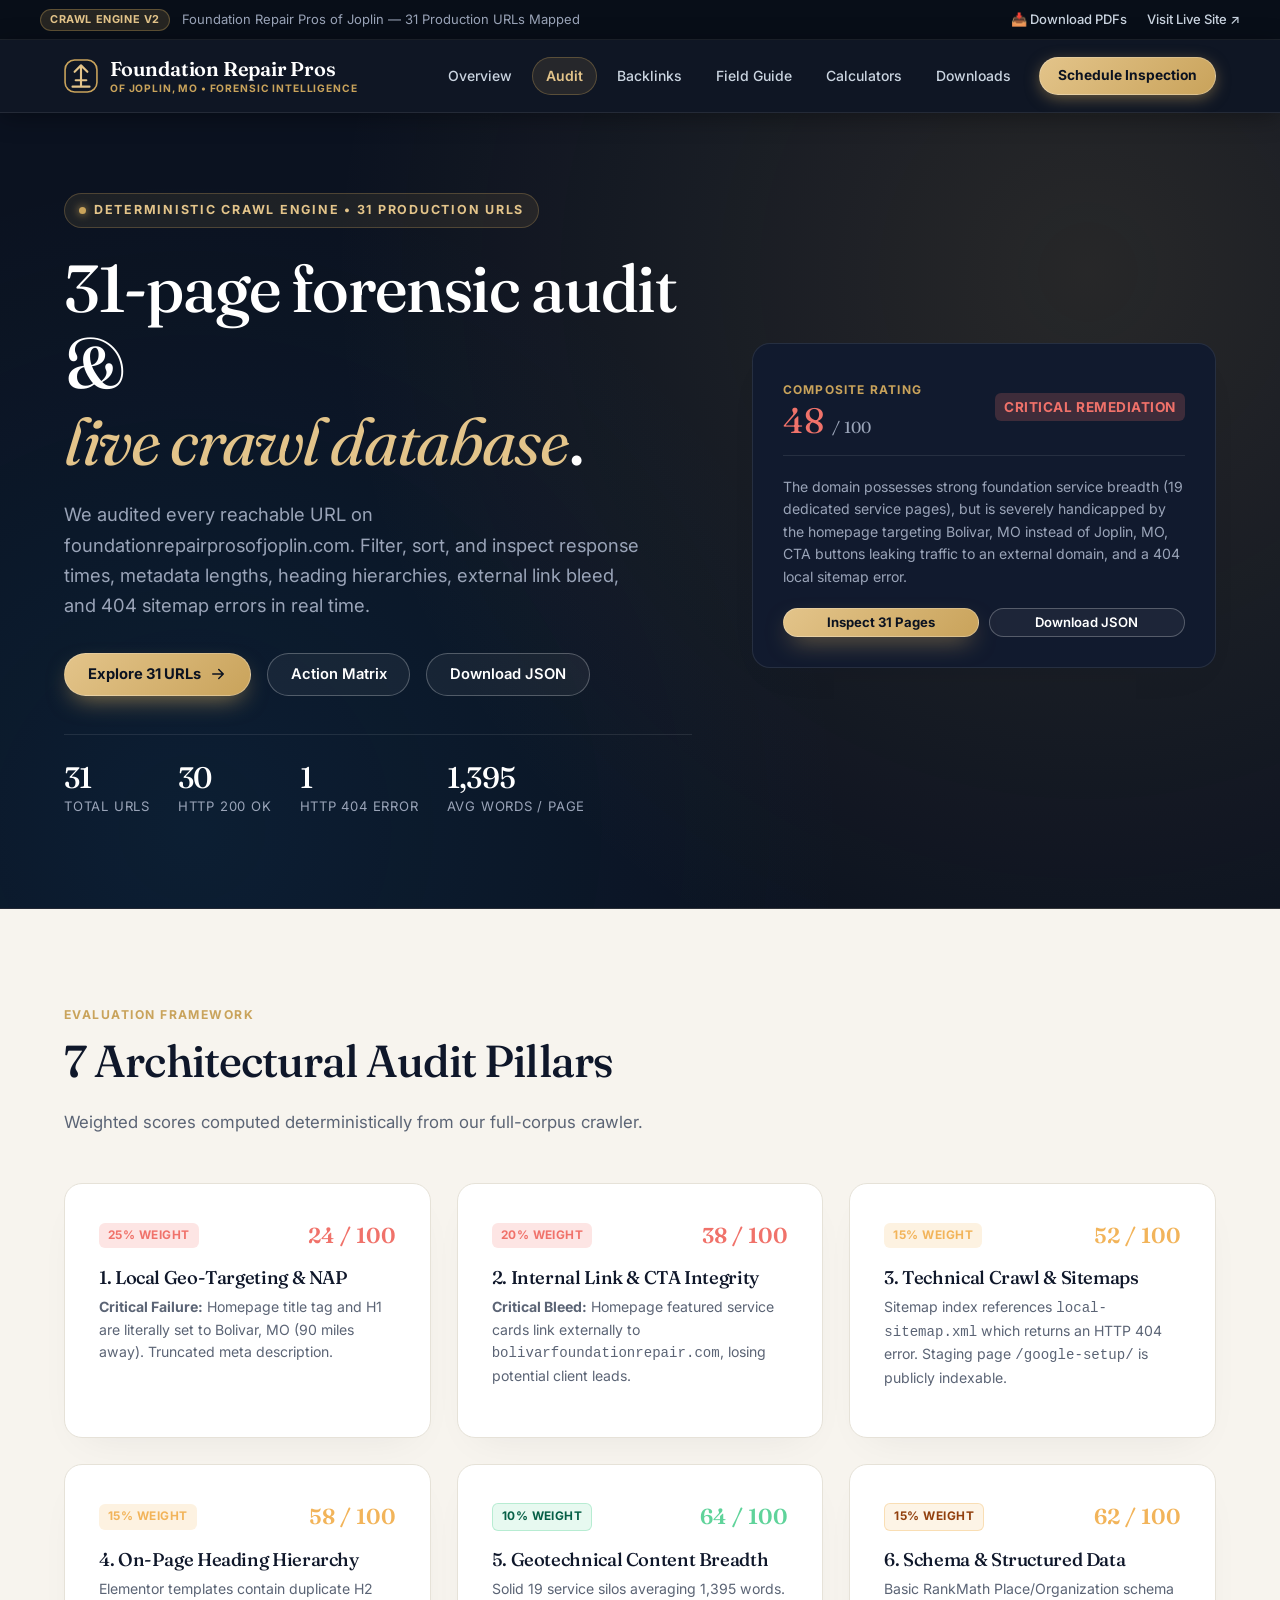
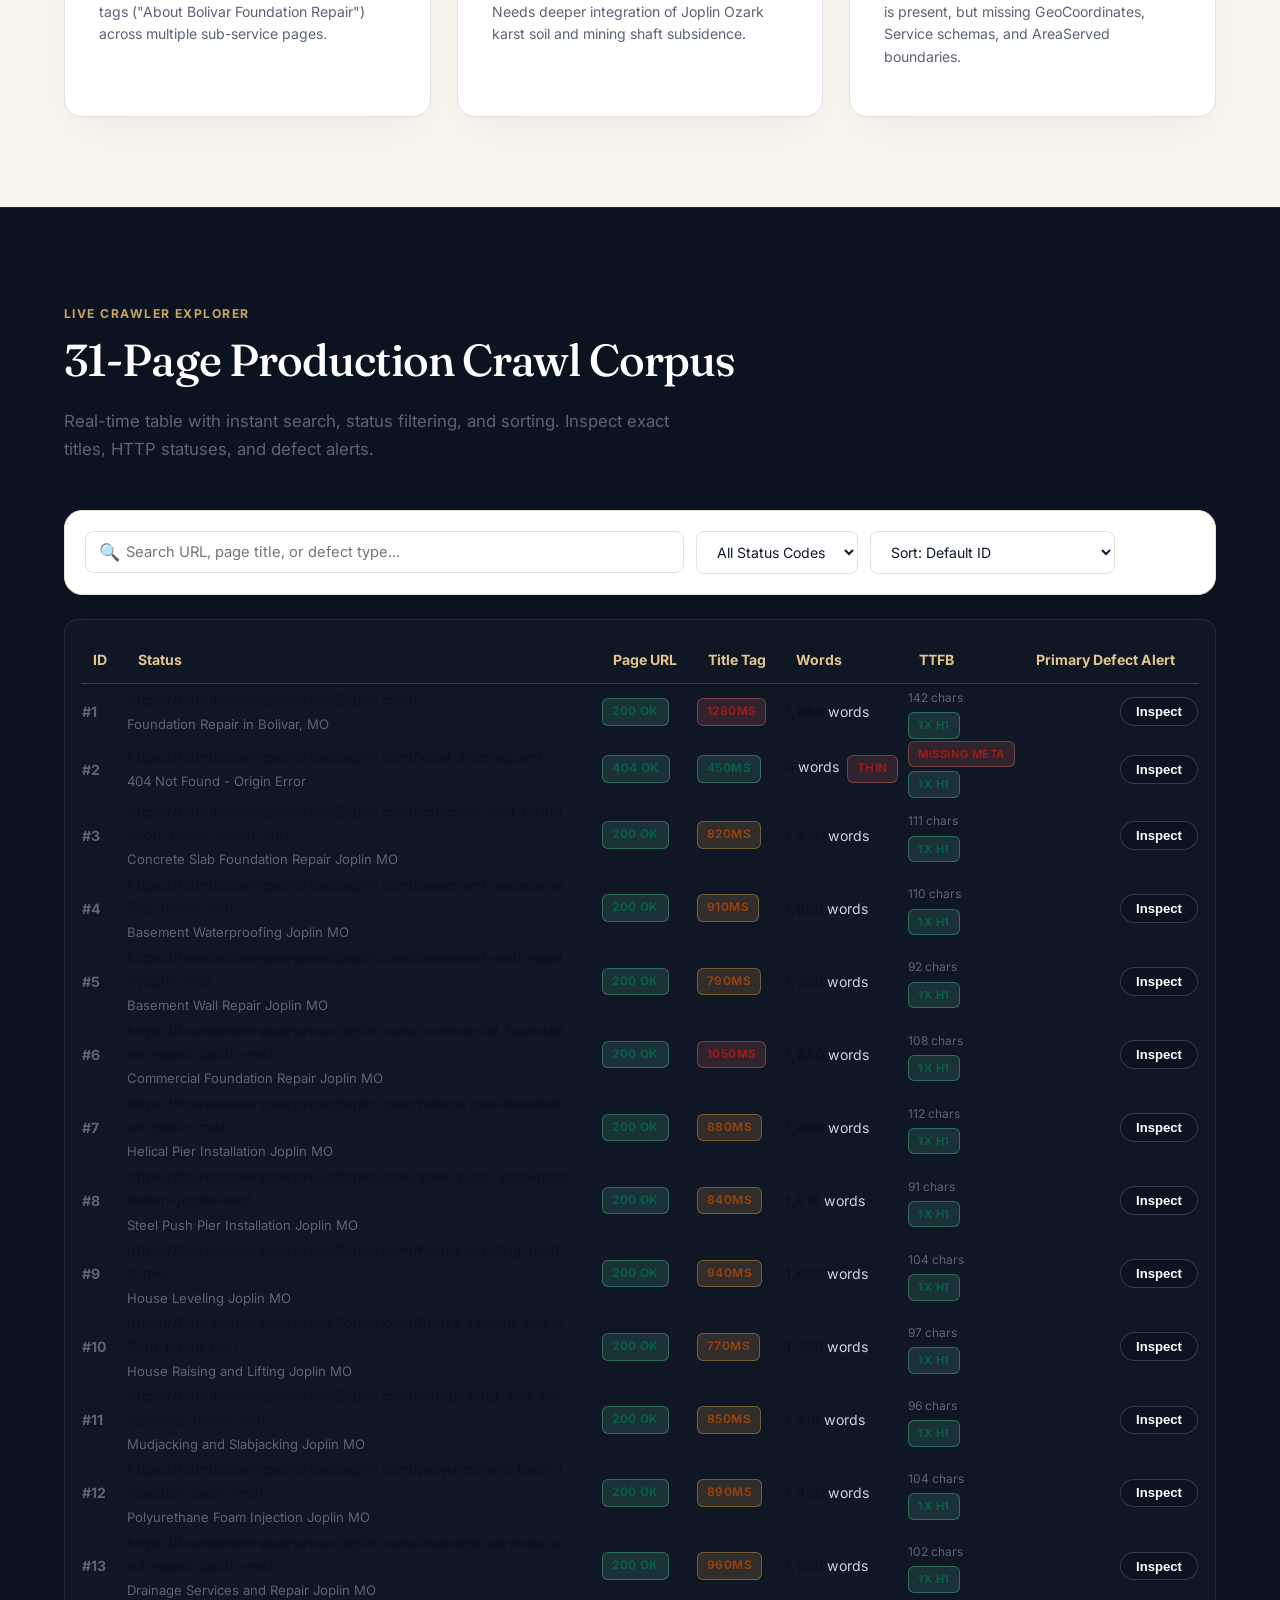
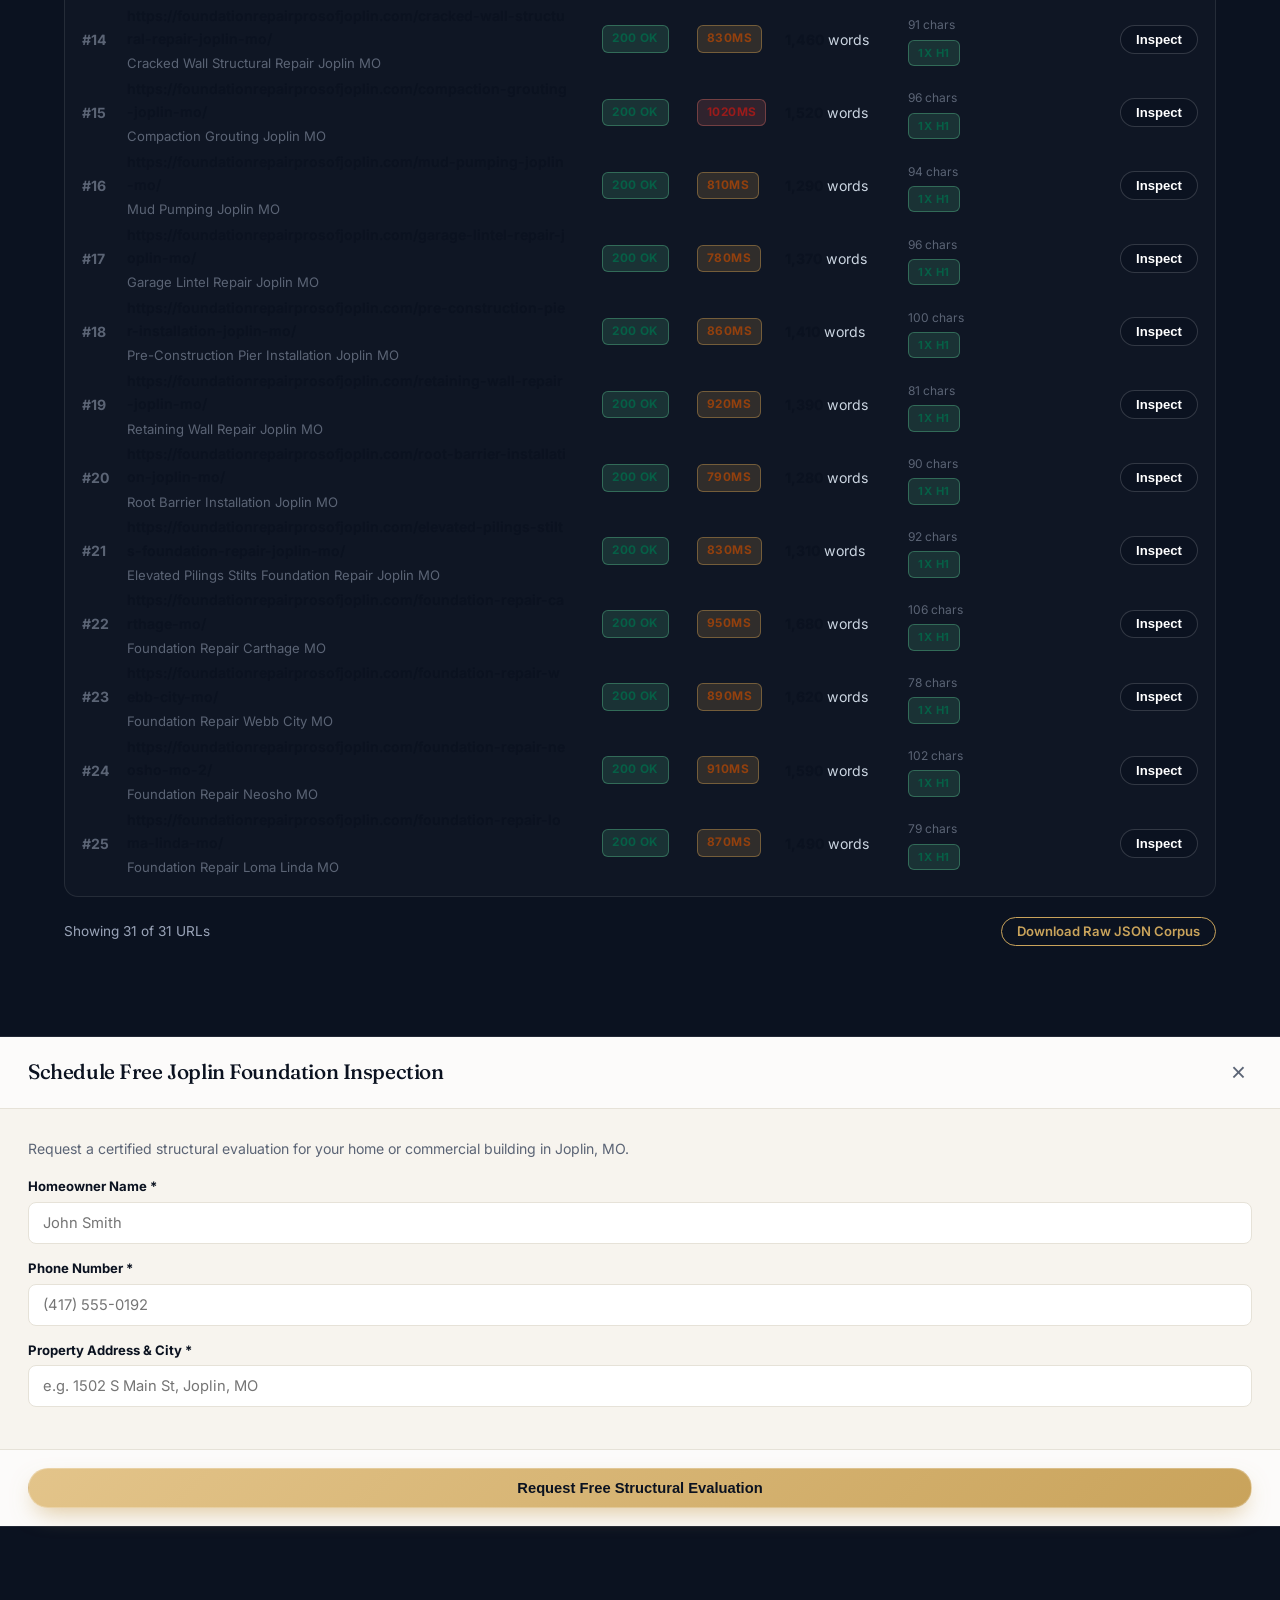
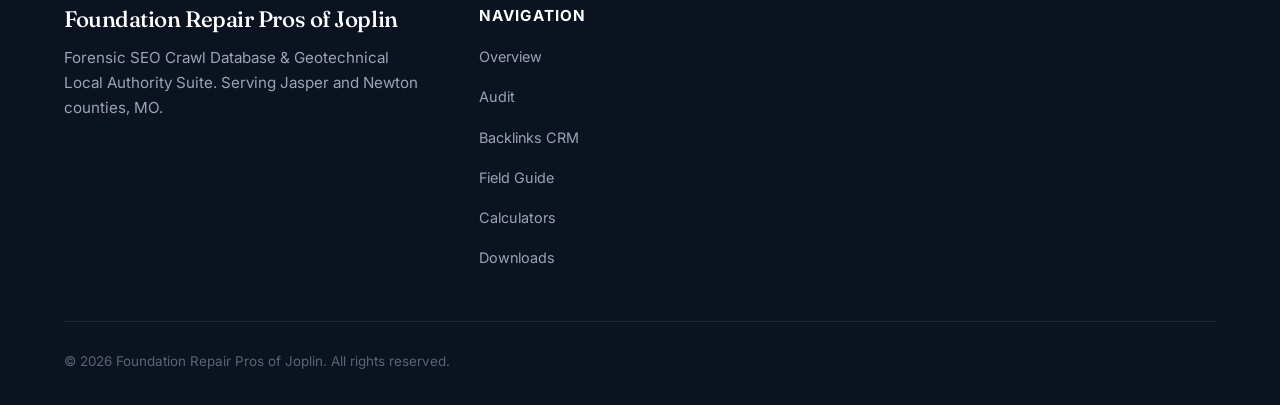
==== audit.html @ d9b74e92 "feat: Foundation Repair Pros of Joplin forensic SEO & geotechnical intelligence suite" ====
<!DOCTYPE html>
<html lang="en">
<head>
  <meta charset="UTF-8">
  <meta name="viewport" content="width=device-width, initial-scale=1.0">
  <title>31-Page Forensic SEO Crawl Database | Foundation Repair Pros of Joplin</title>
  <meta name="description" content="Searchable, filterable 31-page live crawl database and technical remediation matrix for foundationrepairprosofjoplin.com.">
  <link rel="preconnect" href="https://fonts.googleapis.com">
  <link rel="preconnect" href="https://fonts.gstatic.com" crossorigin>
  <link rel="stylesheet" href="https://fonts.googleapis.com/css2?family=Fraunces:ital,opsz,wght@0,9..144,400;0,9..144,500;0,9..144,600;1,9..144,400&family=Inter:wght@400;500;600;700;800&display=swap">
  <link rel="stylesheet" href="css/main.css">
  <link rel="icon" type="image/png" href="https://foundationrepairprosofjoplin.com/wp-content/uploads/2022/09/Foundation-Repair-Pros-of-Joplin-Logo-1-150x143.png">
</head>
<body>

  <!-- Top Announcement Bar -->
  <aside class="top-strip" aria-label="Official Intelligence Announcement">
    <div class="top-strip-inner">
      <div class="top-strip-left">
        <span class="top-strip-badge">CRAWL ENGINE V2</span>
        <span>Foundation Repair Pros of Joplin — 31 Production URLs Mapped</span>
      </div>
      <div class="top-strip-right">
        <a href="downloads.html">📥 Download PDFs</a>
        <a href="https://foundationrepairprosofjoplin.com/" target="_blank" rel="noopener noreferrer">Visit Live Site ↗</a>
      </div>
    </div>
  </aside>

  <!-- Sticky Site Header -->
  <header class="site-header" id="top">
    <div class="wrap nav">
      <a class="logo" href="index.html" aria-label="Foundation Repair Pros of Joplin Home">
        <svg viewBox="0 0 32 32" fill="none" aria-hidden="true">
          <rect x="1" y="1" width="30" height="30" rx="9" stroke="#c9a35b" stroke-width="1.5"/>
          <path d="M16 6v20M10 12l6-6 6 6M8 26h16M11 20h10" stroke="#e3c48a" stroke-width="2" stroke-linecap="round" stroke-linejoin="round"/>
        </svg>
        <div>
          <span>Foundation Repair Pros</span>
          <span class="sub">OF JOPLIN, MO • FORENSIC INTELLIGENCE</span>
        </div>
      </a>

      <button class="menu-btn" aria-label="Open navigation menu">
        <svg width="24" height="24" viewBox="0 0 24 24" fill="none" stroke="currentColor" stroke-width="2"><path d="M4 7h16M4 12h16M4 17h16"/></svg>
      </button>

      <ul class="nav-links">
        <li><a href="index.html">Overview</a></li>
        <li><a href="audit.html" class="active">Audit</a></li>
        <li><a href="backlinks.html">Backlinks</a></li>
        <li><a href="blog.html">Field Guide</a></li>
        <li><a href="calculators.html">Calculators</a></li>
        <li><a href="downloads.html">Downloads</a></li>
        <li><a class="btn btn-gold btn-sm" href="#" data-open-lead-modal>Schedule Inspection</a></li>
      </ul>
    </div>
  </header>

  <!-- Hero Section -->
  <section class="hero">
    <div class="wrap hero-grid">
      <div>
        <span class="eyebrow">
          <span class="dot"></span> Deterministic Crawl Engine • 31 Production URLs
        </span>
        <h1>31-page forensic audit &<br><em>live crawl database</em>.</h1>
        <p class="lead">
          We audited every reachable URL on foundationrepairprosofjoplin.com. Filter, sort, and inspect response times, metadata lengths, heading hierarchies, external link bleed, and 404 sitemap errors in real time.
        </p>

        <div class="hero-ctas">
          <a class="btn btn-gold" href="#crawlDatabaseSection">
            Explore 31 URLs
            <svg width="18" height="18" viewBox="0 0 24 24" fill="none" stroke="currentColor" stroke-width="2" stroke-linecap="round" stroke-linejoin="round"><path d="M5 12h14M13 6l6 6-6 6"/></svg>
          </a>
          <a class="btn btn-ghost" href="#remediationRoadmap">
            Action Matrix
          </a>
          <a class="btn btn-ghost" href="downloads.html">
            Download JSON
          </a>
        </div>

        <div class="hero-proof">
          <div><b>31</b>Total URLs</div>
          <div><b>30</b>HTTP 200 OK</div>
          <div><b>1</b>HTTP 404 Error</div>
          <div><b>1,395</b>Avg Words / Page</div>
        </div>
      </div>

      <!-- Quick Category Gauges Card -->
      <div class="card card-dark" style="padding: 30px;">
        <div style="display: flex; justify-content: space-between; align-items: center; margin-bottom: 20px; border-bottom: 1px solid var(--line); padding-bottom: 14px;">
          <div>
            <span style="font-size: 0.75rem; text-transform: uppercase; letter-spacing: 0.1em; color: var(--gold); font-weight: 700;">Composite Rating</span>
            <div style="font-family: var(--serif); font-size: 2.2rem; color: #f0726a; line-height: 1.1;">48 <small style="font-size: 1rem; color: var(--muted-light);">/ 100</small></div>
          </div>
          <span class="badge" style="background:rgba(240,114,106,0.2); color:#f0726a; font-size: 0.85rem;">Critical Remediation</span>
        </div>

        <div style="font-size: 0.88rem; color: var(--muted-light); line-height: 1.6; margin-bottom: 20px;">
          The domain possesses strong foundation service breadth (19 dedicated service pages), but is severely handicapped by the homepage targeting Bolivar, MO instead of Joplin, MO, CTA buttons leaking traffic to an external domain, and a 404 local sitemap error.
        </div>

        <div style="display: grid; grid-template-columns: 1fr 1fr; gap: 10px;">
          <a href="#crawlDatabaseSection" class="btn btn-gold btn-sm" style="width: 100%;">Inspect 31 Pages</a>
          <a href="downloads.html" class="btn btn-ghost btn-sm" style="width: 100%;">Download JSON</a>
        </div>
      </div>
    </div>
  </section>

  <!-- 7 Architectural Audit Pillars -->
  <section class="section">
    <div class="wrap">
      <div class="section-header">
        <span class="section-tag">Evaluation Framework</span>
        <h2>7 Architectural Audit Pillars</h2>
        <p class="section-desc">Weighted scores computed deterministically from our full-corpus crawler.</p>
      </div>

      <div class="grid-3">
        <div class="card">
          <div style="display: flex; justify-content: space-between; align-items: center; margin-bottom: 14px;">
            <span class="badge" style="background:rgba(240,114,106,0.18); color:var(--red);">25% Weight</span>
            <span style="font-family: var(--serif); font-size: 1.35rem; color: var(--red); font-weight: 600;">24 / 100</span>
          </div>
          <h3 style="font-size:1.15rem; margin-bottom:8px;">1. Local Geo-Targeting & NAP</h3>
          <p style="font-size:0.88rem; color:var(--muted); line-height:1.6;">
            <strong>Critical Failure:</strong> Homepage title tag and H1 are literally set to Bolivar, MO (90 miles away). Truncated meta description.
          </p>
        </div>

        <div class="card">
          <div style="display: flex; justify-content: space-between; align-items: center; margin-bottom: 14px;">
            <span class="badge" style="background:rgba(240,114,106,0.18); color:var(--red);">20% Weight</span>
            <span style="font-family: var(--serif); font-size: 1.35rem; color: var(--red); font-weight: 600;">38 / 100</span>
          </div>
          <h3 style="font-size:1.15rem; margin-bottom:8px;">2. Internal Link & CTA Integrity</h3>
          <p style="font-size:0.88rem; color:var(--muted); line-height:1.6;">
            <strong>Critical Bleed:</strong> Homepage featured service cards link externally to <code>bolivarfoundationrepair.com</code>, losing potential client leads.
          </p>
        </div>

        <div class="card">
          <div style="display: flex; justify-content: space-between; align-items: center; margin-bottom: 14px;">
            <span class="badge" style="background:rgba(242,180,90,0.18); color:var(--amber);">15% Weight</span>
            <span style="font-family: var(--serif); font-size: 1.35rem; color: var(--amber); font-weight: 600;">52 / 100</span>
          </div>
          <h3 style="font-size:1.15rem; margin-bottom:8px;">3. Technical Crawl & Sitemaps</h3>
          <p style="font-size:0.88rem; color:var(--muted); line-height:1.6;">
            Sitemap index references <code>local-sitemap.xml</code> which returns an HTTP 404 error. Staging page <code>/google-setup/</code> is publicly indexable.
          </p>
        </div>

        <div class="card">
          <div style="display: flex; justify-content: space-between; align-items: center; margin-bottom: 14px;">
            <span class="badge" style="background:rgba(242,180,90,0.18); color:var(--amber);">15% Weight</span>
            <span style="font-family: var(--serif); font-size: 1.35rem; color: var(--amber); font-weight: 600;">58 / 100</span>
          </div>
          <h3 style="font-size:1.15rem; margin-bottom:8px;">4. On-Page Heading Hierarchy</h3>
          <p style="font-size:0.88rem; color:var(--muted); line-height:1.6;">
            Elementor templates contain duplicate H2 tags ("About Bolivar Foundation Repair") across multiple sub-service pages.
          </p>
        </div>

        <div class="card">
          <div style="display: flex; justify-content: space-between; align-items: center; margin-bottom: 14px;">
            <span class="badge badge-pass">10% Weight</span>
            <span style="font-family: var(--serif); font-size: 1.35rem; color: var(--green); font-weight: 600;">64 / 100</span>
          </div>
          <h3 style="font-size:1.15rem; margin-bottom:8px;">5. Geotechnical Content Breadth</h3>
          <p style="font-size:0.88rem; color:var(--muted); line-height:1.6;">
            Solid 19 service silos averaging 1,395 words. Needs deeper integration of Joplin Ozark karst soil and mining shaft subsidence.
          </p>
        </div>

        <div class="card">
          <div style="display: flex; justify-content: space-between; align-items: center; margin-bottom: 14px;">
            <span class="badge badge-warning">15% Weight</span>
            <span style="font-family: var(--serif); font-size: 1.35rem; color: var(--amber); font-weight: 600;">62 / 100</span>
          </div>
          <h3 style="font-size:1.15rem; margin-bottom:8px;">6. Schema & Structured Data</h3>
          <p style="font-size:0.88rem; color:var(--muted); line-height:1.6;">
            Basic RankMath Place/Organization schema is present, but missing GeoCoordinates, Service schemas, and AreaServed boundaries.
          </p>
        </div>
      </div>
    </div>
  </section>

  <!-- Live 31-URL Crawl Database Section -->
  <section class="section section-dark" id="crawlDatabaseSection">
    <div class="wrap">
      <div class="section-header">
        <span class="section-tag" style="color:var(--gold);">Live Crawler Explorer</span>
        <h2>31-Page Production Crawl Corpus</h2>
        <p class="section-desc">Real-time table with instant search, status filtering, and sorting. Inspect exact titles, HTTP statuses, and defect alerts.</p>
      </div>

      <!-- Table Filter Bar -->
      <div class="filter-bar">
        <div class="search-input-wrap">
          <span class="search-icon">🔍</span>
          <input type="text" id="crawlSearch" class="search-input" placeholder="Search URL, page title, or defect type...">
        </div>

        <select id="filterStatus" class="filter-select">
          <option value="all">All Status Codes</option>
          <option value="200">200 OK Only</option>
          <option value="404">404 Errors Only</option>
        </select>

        <select id="sortRecords" class="filter-select">
          <option value="id-asc">Sort: Default ID</option>
          <option value="words-desc">Sort: Highest Word Count</option>
          <option value="time-desc">Sort: Slowest Response Time</option>
        </select>

        <button id="resetFiltersBtn" class="btn btn-ghost btn-sm">Reset</button>
      </div>

      <!-- Interactive Table Container -->
      <div style="overflow-x:auto; background:rgba(255,255,255,0.02); border:1px solid var(--line); border-radius:14px; padding:16px;">
        <table style="width:100%; border-collapse:collapse; font-size:0.88rem; color:#cbd5e1;">
          <thead>
            <tr style="border-bottom:1px solid var(--line); text-align:left; color:var(--gold-2);">
              <th style="padding:12px;">ID</th>
              <th style="padding:12px;">Status</th>
              <th style="padding:12px;">Page URL</th>
              <th style="padding:12px;">Title Tag</th>
              <th style="padding:12px;">Words</th>
              <th style="padding:12px;">TTFB</th>
              <th style="padding:12px;">Primary Defect Alert</th>
            </tr>
          </thead>
          <tbody id="crawlTableBody">
            <!-- Dynamically populated by js/audit.js -->
          </tbody>
        </table>
      </div>

      <div style="margin-top:20px; display:flex; justify-content:space-between; align-items:center; font-size:0.85rem; color:var(--muted-light);">
        <span id="crawlRecordCount">Showing 31 of 31 URLs</span>
        <a href="downloads.html" class="btn btn-outline-gold btn-sm">Download Raw JSON Corpus</a>
      </div>
    </div>
  </section>

  <!-- Lead Modal -->
  <div class="modal" id="leadModal" role="dialog" aria-modal="true" aria-labelledby="modalTitle">
    <div class="modal-dialog">
      <div class="modal-header">
        <h3 class="modal-title" id="modalTitle">Schedule Free Joplin Foundation Inspection</h3>
        <button class="modal-close" id="closeLeadModal" aria-label="Close modal">&times;</button>
      </div>
      <form id="leadCaptureForm">
        <div class="modal-body">
          <p style="color:var(--muted); font-size:0.88rem; margin-bottom:16px;">
            Request a certified structural evaluation for your home or commercial building in Joplin, MO.
          </p>
          <div style="margin-bottom:14px;">
            <label style="display:block; font-size:0.82rem; font-weight:700; color:var(--ink); margin-bottom:4px;">Homeowner Name *</label>
            <input type="text" id="leadName" required placeholder="John Smith" class="search-input" style="padding-left:14px;">
          </div>
          <div style="margin-bottom:14px;">
            <label style="display:block; font-size:0.82rem; font-weight:700; color:var(--ink); margin-bottom:4px;">Phone Number *</label>
            <input type="tel" id="leadPhone" required placeholder="(417) 555-0192" class="search-input" style="padding-left:14px;">
          </div>
          <div style="margin-bottom:14px;">
            <label style="display:block; font-size:0.82rem; font-weight:700; color:var(--ink); margin-bottom:4px;">Property Address & City *</label>
            <input type="text" id="leadAddress" required placeholder="e.g. 1502 S Main St, Joplin, MO" class="search-input" style="padding-left:14px;">
          </div>
        </div>
        <div class="modal-footer">
          <button type="submit" class="btn btn-gold" style="width:100%;">Request Free Structural Evaluation</button>
        </div>
      </form>
    </div>
  </div>

  <div class="toast-msg" id="bmgToast"></div>

  <!-- Footer -->
  <footer class="site-footer">
    <div class="wrap">
      <div class="footer-grid">
        <div class="footer-brand">
          <h3>Foundation Repair Pros of Joplin</h3>
          <p>Forensic SEO Crawl Database & Geotechnical Local Authority Suite. Serving Jasper and Newton counties, MO.</p>
        </div>
        <div class="footer-col">
          <h4>Navigation</h4>
          <ul class="footer-links">
            <li><a href="index.html">Overview</a></li>
            <li><a href="audit.html">Audit</a></li>
            <li><a href="backlinks.html">Backlinks CRM</a></li>
            <li><a href="blog.html">Field Guide</a></li>
            <li><a href="calculators.html">Calculators</a></li>
            <li><a href="downloads.html">Downloads</a></li>
          </ul>
        </div>
      </div>
      <div class="footer-bottom">
        <div>© 2026 Foundation Repair Pros of Joplin. All rights reserved.</div>
      </div>
    </div>
  </footer>

  <script src="js/data.js"></script>
  <script src="js/audit.js"></script>
  <script src="js/app.js"></script>
</body>
</html>
---- css/main.css ----
/* ==========================================================================
   Bay Property Management Group — Property Intelligence & Forensic SEO Suite
   Ultra-Premium Editorial Design System (Northline Luxury Tier)
   ========================================================================== */

:root {
  /* Northline Editorial Luxury Palette */
  --ink: #0b1220;               /* Deep Obsidian / Midnight */
  --ink-2: #111a2e;             /* Midnight Navy */
  --ink-3: #1a2540;             /* Elevated Ink Surface */
  --paper: #f7f4ee;             /* Warm Editorial Linen / Parchment */
  --paper-2: #efeae0;           /* Soft Muted Sand */
  --paper-card: #ffffff;        /* Pure White Card */
  --text: #0f172a;              /* Slate 900 Primary Text */
  --muted: #5b6475;             /* Refined Slate Muted */
  --muted-light: #9aa4b8;       /* Subtle Text on Ink */
  
  /* Brand Prestige Accents */
  --gold: #c9a35b;              /* Regal Champagne Gold */
  --gold-2: #e3c48a;            /* Light Champagne Shimmer */
  --bmg-blue: #1078BE;          /* Active BMG Brand Blue */
  --bmg-navy: #1B4073;          /* BMG Heritage Navy */
  --teal: #4fd1c5;              /* Signal Teal */
  --green: #5fd39a;             /* Success Emerald */
  --amber: #f2b45a;             /* Warning Honey Amber */
  --red: #f0726a;               /* Critical Coral Red */
  
  /* Structural Hairlines & Insets */
  --line: rgba(255, 255, 255, 0.09);
  --line-strong: rgba(255, 255, 255, 0.16);
  --line-dark: #e6e2d8;
  --line-dark-hover: #d8cfbd;
  
  /* Radii & Shadows */
  --radius-sm: 8px;
  --radius: 18px;
  --radius-lg: 24px;
  --shadow: 0 30px 80px -30px rgba(11, 18, 32, 0.45);
  --shadow-card: 0 16px 40px -20px rgba(11, 18, 32, 0.08);
  --shadow-hover: 0 24px 50px -28px rgba(11, 18, 32, 0.35);
  
  /* Typography */
  --serif: "Fraunces", Georgia, "Times New Roman", serif;
  --sans: "Inter", system-ui, -apple-system, BlinkMacSystemFont, "Segoe UI", Roboto, sans-serif;
  --max: 1200px;
}

*, *::before, *::after {
  box-sizing: border-box;
}

html {
  scroll-behavior: smooth;
  font-size: 16px;
  -webkit-text-size-adjust: 100%;
}

body {
  margin: 0;
  padding: 0;
  font-family: var(--sans);
  font-size: 17px;
  line-height: 1.65;
  color: var(--text);
  background: var(--paper);
  -webkit-font-smoothing: antialiased;
  -moz-osx-font-smoothing: grayscale;
}

img, svg {
  max-width: 100%;
  display: block;
}

a {
  color: inherit;
  text-decoration: none;
  transition: all 0.2s ease;
}

h1, h2, h3, h4 {
  font-family: var(--serif);
  font-weight: 500;
  letter-spacing: -0.02em;
  line-height: 1.15;
  margin: 0 0 0.5em;
  color: var(--text);
}

h1 { font-size: clamp(2.4rem, 5.2vw, 4.2rem); }
h2 { font-size: clamp(1.9rem, 3.6vw, 2.8rem); }
h3 { font-size: 1.4rem; }
h4 { font-size: 1.15rem; }

p {
  margin: 0 0 1em;
}

.wrap {
  max-width: var(--max);
  margin: 0 auto;
  padding: 0 24px;
}

/* ==========================================================================
   TOP ANNOUNCEMENT BAR
   ========================================================================== */
.top-strip {
  background: #080e18;
  color: var(--muted-light);
  font-size: 0.8125rem;
  min-height: 40px;
  padding: 0 24px;
  display: flex;
  align-items: center;
  border-bottom: 1px solid var(--line);
}
.top-strip-inner {
  width: 100%;
  max-width: var(--max);
  margin: 0 auto;
  display: flex;
  justify-content: space-between;
  align-items: center;
  gap: 16px;
}
.top-strip-left {
  display: inline-flex;
  align-items: center;
  gap: 12px;
  line-height: 1;
}
.top-strip-badge {
  display: inline-flex;
  align-items: center;
  justify-content: center;
  background: rgba(201, 163, 91, 0.16);
  color: var(--gold-2);
  border: 1px solid rgba(201, 163, 91, 0.35);
  font-size: 0.68rem;
  font-weight: 700;
  height: 22px;
  padding: 0 9px;
  border-radius: 999px;
  text-transform: uppercase;
  letter-spacing: 0.6px;
  line-height: 1;
  white-space: nowrap;
}
.top-strip-right {
  display: inline-flex;
  align-items: center;
  gap: 20px;
  line-height: 1;
}
.top-strip-right a {
  display: inline-flex;
  align-items: center;
  gap: 5px;
  color: #cbd5e1;
  font-size: 0.8125rem;
  font-weight: 500;
  line-height: 1;
  white-space: nowrap;
  transition: color 0.2s ease;
}
.top-strip-right a:hover {
  color: var(--gold-2);
}

/* ==========================================================================
   SITE HEADER & NAVIGATION
   ========================================================================== */
.site-header {
  background: rgba(11, 18, 32, 0.98);
  backdrop-filter: blur(14px);
  -webkit-backdrop-filter: blur(14px);
  border-bottom: 1px solid var(--line);
  position: sticky;
  top: 0;
  z-index: 1000;
  box-shadow: 0 4px 24px rgba(0, 0, 0, 0.35);
}
.nav {
  display: flex;
  align-items: center;
  justify-content: space-between;
  height: 72px;
  gap: 20px;
}
.logo {
  display: inline-flex;
  align-items: center;
  gap: 12px;
  color: #ffffff;
  text-decoration: none;
  flex-shrink: 0;
}
.logo svg {
  width: 34px;
  height: 34px;
  flex: none;
  display: block;
}
.logo > div,
.logo .logo-text {
  display: flex;
  flex-direction: column;
  justify-content: center;
  line-height: 1.15;
}
.logo > div > span:first-child,
.logo .logo-title {
  font-family: var(--serif);
  font-size: 1.25rem;
  font-weight: 600;
  color: #ffffff;
  letter-spacing: -0.01em;
  display: block;
  line-height: 1.1;
}
.logo span.sub,
.logo .logo-sub {
  display: block;
  font-family: var(--sans);
  font-size: 0.64rem;
  font-weight: 700;
  color: var(--gold);
  letter-spacing: 0.85px;
  text-transform: uppercase;
  margin-top: 3px;
  line-height: 1;
}

.nav-links {
  display: flex;
  list-style: none;
  gap: 6px;
  margin: 0;
  padding: 0;
  align-items: center;
  flex-wrap: nowrap;
}
.nav-links li {
  display: inline-flex;
  align-items: center;
  margin: 0;
  padding: 0;
}
.nav-links a {
  display: inline-flex;
  align-items: center;
  justify-content: center;
  height: 38px;
  padding: 0 13px;
  color: #cbd5e1;
  font-size: 0.875rem;
  font-weight: 500;
  border-radius: 999px;
  border: 1px solid transparent;
  white-space: nowrap !important;
  line-height: 1;
  transition: all 0.2s ease;
  text-decoration: none;
}
.nav-links a:hover:not(.active):not(.btn) {
  color: #ffffff;
  background: rgba(255, 255, 255, 0.08);
}
.nav-links a.active:not(.btn) {
  color: var(--gold-2) !important;
  background: rgba(201, 163, 91, 0.12) !important;
  border: 1px solid rgba(201, 163, 91, 0.32) !important;
  font-weight: 600;
}

/* Nav CTA Button Specificity Override */
.nav-links .btn-gold,
.nav-links a.btn-gold,
.nav-links a.btn {
  background: linear-gradient(135deg, var(--gold-2) 0%, var(--gold) 100%) !important;
  color: #0b1220 !important;
  font-weight: 700 !important;
  font-size: 0.86rem !important;
  height: 38px !important;
  padding: 0 18px !important;
  border-radius: 999px !important;
  border: 1px solid rgba(255, 255, 255, 0.25) !important;
  box-shadow: 0 4px 16px -2px rgba(201, 163, 91, 0.55) !important;
  margin-left: 8px;
  white-space: nowrap !important;
  line-height: 1 !important;
  display: inline-flex !important;
  align-items: center !important;
  justify-content: center !important;
}
.nav-links .btn-gold:hover,
.nav-links a.btn-gold:hover,
.nav-links a.btn:hover {
  background: linear-gradient(135deg, #ebd19e 0%, #d4b067 100%) !important;
  color: #0b1220 !important;
  transform: translateY(-1px);
  box-shadow: 0 6px 20px -2px rgba(201, 163, 91, 0.75) !important;
}

/* Luxury Buttons */
.btn {
  display: inline-flex;
  align-items: center;
  justify-content: center;
  gap: 0.55em;
  padding: 0.78em 1.55em;
  border-radius: 999px;
  font-weight: 600;
  font-size: 0.92rem;
  text-decoration: none;
  border: 1px solid transparent;
  cursor: pointer;
  transition: transform 0.2s ease, background 0.2s ease, box-shadow 0.2s ease, color 0.2s ease, border-color 0.2s ease;
  line-height: 1;
  white-space: nowrap !important;
}
.btn:hover {
  transform: translateY(-2px);
}
.btn-gold {
  background: linear-gradient(135deg, var(--gold-2) 0%, var(--gold) 100%);
  color: #0b1220 !important;
  box-shadow: 0 10px 24px -8px rgba(201, 163, 91, 0.7);
  border-color: rgba(255,255,255,0.25);
  font-weight: 700;
}
.btn-gold:hover {
  background: linear-gradient(135deg, #ebd19e 0%, #d4b067 100%);
  color: #0b1220 !important;
  box-shadow: 0 14px 28px -6px rgba(201, 163, 91, 0.85);
}
.btn-ghost {
  border-color: rgba(255, 255, 255, 0.25);
  color: #ffffff !important;
  background: rgba(255, 255, 255, 0.05);
}
.btn-ghost:hover {
  background: rgba(255, 255, 255, 0.12);
  border-color: rgba(255, 255, 255, 0.45);
  color: #ffffff !important;
}
.btn-dark {
  background: var(--ink);
  color: #ffffff;
  border-color: var(--line-strong);
}
.btn-dark:hover {
  background: var(--ink-2);
  color: var(--gold-2);
}
.btn-outline-gold {
  border-color: var(--gold);
  color: var(--gold);
  background: transparent;
}
.btn-outline-gold:hover {
  background: rgba(201, 163, 91, 0.12);
  color: var(--gold-2);
}
.btn-sm {
  padding: 0.52em 1.15em;
  font-size: 0.82rem;
  line-height: 1;
}
.btn-lg {
  padding: 0.95em 2em;
  font-size: 1.02rem;
  line-height: 1;
}

.menu-btn {
  display: none;
  background: transparent;
  border: none;
  color: #ffffff;
  cursor: pointer;
  padding: 8px;
  line-height: 1;
}

/* ==========================================================================
   HERO SECTION (NORTHLINE EDITORIAL WITH LIVE REPORT GAUGE)
   ========================================================================== */
.hero {
  background: radial-gradient(circle at 85% 20%, rgba(201, 163, 91, 0.15) 0%, transparent 60%),
              radial-gradient(circle at 15% 90%, rgba(16, 120, 190, 0.12) 0%, transparent 50%),
              var(--ink);
  color: #ffffff;
  padding: 80px 0 90px;
  border-bottom: 1px solid var(--line);
  position: relative;
  overflow: hidden;
}
.hero-grid {
  display: grid;
  grid-template-columns: 1.15fr 0.85fr;
  gap: 60px;
  align-items: center;
}
.eyebrow {
  display: inline-flex;
  align-items: center;
  gap: 8px;
  font-size: 0.78rem;
  letter-spacing: 0.14em;
  text-transform: uppercase;
  font-weight: 700;
  color: var(--gold-2);
  background: rgba(201, 163, 91, 0.1);
  padding: 6px 14px;
  border-radius: 999px;
  border: 1px solid rgba(201, 163, 91, 0.28);
  margin-bottom: 22px;
}
.eyebrow .dot {
  width: 7px;
  height: 7px;
  border-radius: 50%;
  background: var(--gold);
  box-shadow: 0 0 8px var(--gold);
}
.hero h1 {
  color: #ffffff;
  margin-bottom: 20px;
}
.hero h1 em {
  font-style: italic;
  font-weight: 400;
  color: var(--gold-2);
}
.hero .lead {
  font-size: 1.15rem;
  color: var(--muted-light);
  line-height: 1.65;
  max-width: 580px;
  margin-bottom: 32px;
}
.hero-ctas {
  display: flex;
  flex-wrap: wrap;
  gap: 16px;
  margin-bottom: 38px;
}
.hero-proof {
  display: flex;
  flex-wrap: wrap;
  gap: 28px;
  padding-top: 28px;
  border-top: 1px solid var(--line);
  font-size: 0.82rem;
  color: var(--muted-light);
  text-transform: uppercase;
  letter-spacing: 0.06em;
}
.hero-proof div b {
  display: block;
  font-family: var(--serif);
  font-size: 1.85rem;
  font-weight: 500;
  color: #ffffff;
  line-height: 1;
  margin-bottom: 4px;
  letter-spacing: -0.02em;
}

/* The Signature Report Card */
.report {
  background: linear-gradient(180deg, rgba(255, 255, 255, 0.08) 0%, rgba(255, 255, 255, 0.03) 100%);
  border: 1px solid rgba(255, 255, 255, 0.14);
  border-radius: 22px;
  padding: 28px;
  box-shadow: var(--shadow);
  backdrop-filter: blur(12px);
  position: relative;
}
.report-top {
  display: flex;
  justify-content: space-between;
  align-items: center;
  margin-bottom: 20px;
  font-size: 0.82rem;
  color: var(--muted-light);
  text-transform: uppercase;
  letter-spacing: 0.06em;
}
.report-top .dot {
  display: inline-block;
  width: 8px;
  height: 8px;
  border-radius: 50%;
  background: var(--green);
  margin-right: 6px;
  box-shadow: 0 0 0 4px rgba(95, 211, 154, 0.15);
}
.gauge-row {
  display: flex;
  align-items: center;
  gap: 22px;
  padding-bottom: 20px;
  border-bottom: 1px solid var(--line);
}
.gauge {
  position: relative;
  width: 112px;
  height: 112px;
  flex: none;
}
.gauge svg {
  transform: rotate(-90deg);
}
.gauge .track {
  stroke: rgba(255, 255, 255, 0.1);
}
.gauge .fill {
  stroke: url(#goldGrad);
  stroke-linecap: round;
  stroke-dasharray: 302;
  stroke-dashoffset: calc(302 - 302 * var(--v, 86) / 100);
  transition: stroke-dashoffset 1.6s cubic-bezier(0.2, 0.8, 0.2, 1);
}
.gauge span {
  position: absolute;
  inset: 0;
  display: grid;
  place-items: center;
  font-family: var(--serif);
  font-size: 2.2rem;
  font-weight: 500;
  color: #ffffff;
}
.gauge-copy b {
  display: block;
  font-size: 1.15rem;
  font-weight: 600;
  color: #ffffff;
}
.gauge-copy small {
  display: block;
  font-size: 0.82rem;
  color: var(--muted-light);
  margin-top: 4px;
}

/* Category Bars */
.bars {
  list-style: none;
  margin: 18px 0 0;
  padding: 0;
  display: grid;
  gap: 12px;
}
.bars li {
  display: grid;
  grid-template-columns: 140px 1fr 34px;
  gap: 12px;
  align-items: center;
  font-size: 0.84rem;
  color: rgba(255, 255, 255, 0.85);
}
.bar {
  height: 7px;
  border-radius: 99px;
  background: rgba(255, 255, 255, 0.08);
  overflow: hidden;
}
.bar i {
  display: block;
  height: 100%;
  border-radius: inherit;
  width: var(--w);
  transition: width 1.4s cubic-bezier(0.2, 0.8, 0.2, 1);
}
.bars .n {
  text-align: right;
  font-variant-numeric: tabular-nums;
  font-weight: 600;
  color: #ffffff;
}

/* Flags */
.flags {
  display: grid;
  gap: 8px;
  margin-top: 20px;
}
.flag {
  display: flex;
  gap: 10px;
  align-items: center;
  font-size: 0.8125rem;
  padding: 8px 12px;
  border-radius: 10px;
  background: rgba(255, 255, 255, 0.05);
  color: rgba(255, 255, 255, 0.88);
}
.sev {
  font-size: 0.68rem;
  font-weight: 700;
  letter-spacing: 0.08em;
  text-transform: uppercase;
  padding: 3px 8px;
  border-radius: 6px;
  flex: none;
}
.sev.c { background: rgba(240, 114, 106, 0.18); color: var(--red); }
.sev.h { background: rgba(242, 180, 90, 0.18); color: var(--amber); }
.sev.m { background: rgba(79, 209, 197, 0.16); color: var(--teal); }

/* ==========================================================================
   PAGE SECTIONS & LUXURY CARDS
   ========================================================================== */
.section {
  padding: 90px 0;
}
.section-dark {
  background: var(--ink);
  color: #ffffff;
  border-top: 1px solid var(--line);
  border-bottom: 1px solid var(--line);
}
.section-dark h2, .section-dark h3 {
  color: #ffffff;
}
.section-header {
  margin-bottom: 46px;
}
.section-tag {
  display: inline-block;
  font-size: 0.76rem;
  letter-spacing: 0.12em;
  text-transform: uppercase;
  font-weight: 700;
  color: var(--gold);
  margin-bottom: 10px;
}
.section-desc {
  font-size: 1.05rem;
  color: var(--muted);
  max-width: 650px;
  margin-top: 6px;
}

/* Luxury Cards */
.grid-2 { display: grid; grid-template-columns: repeat(2, 1fr); gap: 28px; }
.grid-3 { display: grid; grid-template-columns: repeat(3, 1fr); gap: 26px; }
.grid-4 { display: grid; grid-template-columns: repeat(4, 1fr); gap: 22px; }

.card {
  background: var(--paper-card);
  border: 1px solid var(--line-dark);
  border-radius: var(--radius);
  padding: 34px;
  box-shadow: var(--shadow-card);
  transition: transform 0.25s ease, box-shadow 0.25s ease, border-color 0.25s ease;
  position: relative;
}
.card:hover {
  transform: translateY(-4px);
  box-shadow: var(--shadow-hover);
  border-color: var(--line-dark-hover);
}
.card-dark {
  background: var(--ink-2);
  border-color: var(--line);
  color: #ffffff;
}
.card-dark:hover {
  border-color: rgba(201, 163, 91, 0.35);
}
.card-dark h3, .card-dark h4 {
  color: #ffffff;
}

.card .ico {
  width: 48px;
  height: 48px;
  border-radius: 12px;
  display: grid;
  place-items: center;
  background: var(--ink);
  color: var(--gold-2);
  margin-bottom: 22px;
  box-shadow: 0 4px 12px rgba(11, 18, 32, 0.15);
}
.card-title {
  font-size: 1.3rem;
  margin-bottom: 12px;
}

/* 4-Step Architecture Steps */
.step-grid {
  display: grid;
  grid-template-columns: repeat(4, 1fr);
  border-top: 1px solid var(--line);
  border-bottom: 1px solid var(--line);
  margin: 30px 0;
}
.step {
  padding: 34px 28px;
  border-right: 1px solid var(--line);
}
.step:last-child {
  border-right: none;
}
.step-num {
  font-family: var(--serif);
  font-size: 2.6rem;
  color: var(--gold);
  line-height: 1;
  margin-bottom: 16px;
}
.step h3 {
  font-size: 1.25rem;
  margin-bottom: 8px;
  color: #ffffff;
}
.step p {
  font-size: 0.92rem;
  color: var(--muted-light);
  margin: 0;
}

/* Badges & Chips */
.badge {
  display: inline-flex;
  align-items: center;
  gap: 5px;
  font-size: 0.74rem;
  font-weight: 700;
  letter-spacing: 0.04em;
  text-transform: uppercase;
  padding: 3px 9px;
  border-radius: 6px;
}
.badge-pass {
  background: rgba(95, 211, 154, 0.15);
  color: #065f46;
  border: 1px solid rgba(95, 211, 154, 0.35);
}
.badge-warning {
  background: rgba(242, 180, 90, 0.15);
  color: #92400e;
  border: 1px solid rgba(242, 180, 90, 0.35);
}
.badge-danger {
  background: rgba(240, 114, 106, 0.15);
  color: #991b1b;
  border: 1px solid rgba(240, 114, 106, 0.35);
}
.badge-info {
  background: rgba(79, 209, 197, 0.15);
  color: #0e7490;
  border: 1px solid rgba(79, 209, 197, 0.35);
}
.dr-badge {
  background: var(--ink);
  color: #ffffff;
  padding: 4px 10px;
  border-radius: 8px;
  font-weight: 800;
  font-size: 0.8125rem;
  display: inline-flex;
  align-items: center;
  gap: 4px;
  border: 1px solid var(--line-strong);
}
.dr-badge span {
  color: var(--gold);
}

/* ==========================================================================
   DATA TABLE & REFINED CONTROLS
   ========================================================================== */
.filter-bar {
  background: var(--paper-card);
  border: 1px solid var(--line-dark);
  border-radius: var(--radius);
  padding: 20px;
  margin-bottom: 24px;
  display: flex;
  flex-wrap: wrap;
  gap: 12px;
  align-items: center;
  box-shadow: var(--shadow-card);
}
.search-input-wrap {
  position: relative;
  flex: 1;
  min-width: 260px;
}
.search-input {
  width: 100%;
  padding: 11px 16px 11px 40px;
  border: 1px solid var(--line-dark);
  border-radius: var(--radius-sm);
  font-size: 0.92rem;
  font-family: inherit;
  background: #ffffff;
  transition: all 0.2s ease;
}
.search-input:focus {
  outline: none;
  border-color: var(--gold);
  box-shadow: 0 0 0 3px rgba(201, 163, 91, 0.15);
}
.search-icon {
  position: absolute;
  left: 14px;
  top: 50%;
  transform: translateY(-50%);
  color: var(--muted);
  pointer-events: none;
}
.filter-select {
  padding: 11px 16px;
  border: 1px solid var(--line-dark);
  border-radius: var(--radius-sm);
  font-size: 0.88rem;
  font-family: inherit;
  background: #ffffff;
  color: var(--text);
  cursor: pointer;
  transition: all 0.2s ease;
}
.filter-select:focus {
  outline: none;
  border-color: var(--gold);
}

.tab-pills {
  display: flex;
  flex-wrap: wrap;
  gap: 10px;
  margin-bottom: 24px;
}
.tab-pill {
  padding: 9px 18px;
  border-radius: 999px;
  font-size: 0.88rem;
  font-weight: 600;
  border: 1px solid var(--line-dark);
  background: var(--paper-card);
  color: var(--muted);
  cursor: pointer;
  transition: all 0.2s ease;
}
.tab-pill:hover {
  border-color: var(--gold);
  color: var(--text);
}
.tab-pill.active {
  background: var(--ink);
  border-color: var(--ink);
  color: var(--gold-2);
}

.table-responsive {
  width: 100%;
  overflow-x: auto;
  border: 1px solid var(--line-dark);
  border-radius: var(--radius);
  background: #ffffff;
  box-shadow: var(--shadow-card);
}
table.data-table {
  width: 100%;
  border-collapse: collapse;
  font-size: 0.9rem;
  text-align: left;
}
table.data-table th {
  background: #fbf9f5;
  color: var(--ink);
  font-family: var(--sans);
  font-weight: 700;
  font-size: 0.82rem;
  letter-spacing: 0.04em;
  text-transform: uppercase;
  padding: 16px 18px;
  border-bottom: 1px solid var(--line-dark);
  white-space: nowrap;
}
table.data-table td {
  padding: 14px 18px;
  border-bottom: 1px solid var(--line-dark);
  vertical-align: middle;
}
table.data-table tr:hover td {
  background: #fbf9f5;
}
table.data-table tr:last-child td {
  border-bottom: none;
}

/* ==========================================================================
   MODAL COMPONENT
   ========================================================================== */
.modal-overlay {
  position: fixed;
  inset: 0;
  background: rgba(11, 18, 32, 0.75);
  backdrop-filter: blur(6px);
  z-index: 2000;
  display: flex;
  align-items: center;
  justify-content: center;
  padding: 24px;
  opacity: 0;
  visibility: hidden;
  transition: all 0.25s ease;
}
.modal-overlay.active {
  opacity: 1;
  visibility: visible;
}
.modal-window {
  background: #ffffff;
  border-radius: 22px;
  max-width: 740px;
  width: 100%;
  max-height: 90vh;
  display: flex;
  flex-direction: column;
  box-shadow: var(--shadow);
  transform: translateY(24px);
  transition: transform 0.25s ease;
  overflow: hidden;
  border: 1px solid var(--line-dark);
}
.modal-overlay.active .modal-window {
  transform: translateY(0);
}
.modal-header {
  padding: 22px 28px;
  background: #fcfbfa;
  border-bottom: 1px solid var(--line-dark);
  display: flex;
  align-items: center;
  justify-content: space-between;
}
.modal-title {
  font-size: 1.3rem;
  color: var(--ink);
  margin: 0;
}
.modal-close {
  background: none;
  border: none;
  font-size: 1.6rem;
  cursor: pointer;
  color: var(--muted);
  line-height: 1;
}
.modal-close:hover {
  color: var(--text);
}
.modal-body {
  padding: 28px;
  overflow-y: auto;
  font-size: 0.95rem;
}
.modal-footer {
  padding: 18px 28px;
  background: #fcfbfa;
  border-top: 1px solid var(--line-dark);
  display: flex;
  align-items: center;
  justify-content: flex-end;
  gap: 12px;
}

/* Toast */
.toast-msg {
  position: fixed;
  bottom: 28px;
  right: 28px;
  background: var(--ink);
  color: #ffffff;
  padding: 14px 22px;
  border-radius: 12px;
  font-size: 0.9rem;
  font-weight: 600;
  box-shadow: var(--shadow);
  z-index: 3000;
  display: flex;
  align-items: center;
  gap: 10px;
  transform: translateY(120px);
  opacity: 0;
  transition: all 0.25s ease;
  border-left: 4px solid var(--gold);
}
.toast-msg.show {
  transform: translateY(0);
  opacity: 1;
}

/* ==========================================================================
   FOOTER (OBSIDIAN & GOLD)
   ========================================================================== */
.site-footer {
  background: var(--ink);
  color: var(--muted-light);
  padding: 80px 0 36px;
  border-top: 1px solid var(--line);
}
.footer-grid {
  display: grid;
  grid-template-columns: 2fr 1fr 1fr 1.5fr;
  gap: 48px;
  margin-bottom: 50px;
}
.footer-brand h3 {
  color: #ffffff;
  font-size: 1.4rem;
  margin-bottom: 12px;
}
.footer-brand p {
  font-size: 0.95rem;
  line-height: 1.65;
}
.footer-col h4 {
  color: #ffffff;
  font-size: 0.95rem;
  font-family: var(--sans);
  font-weight: 700;
  margin-bottom: 18px;
  text-transform: uppercase;
  letter-spacing: 0.08em;
}
.footer-links {
  list-style: none;
  display: flex;
  flex-direction: column;
  gap: 12px;
  padding: 0;
  margin: 0;
}
.footer-links a {
  color: var(--muted-light);
  font-size: 0.9rem;
}
.footer-links a:hover {
  color: var(--gold-2);
  padding-left: 4px;
}
.branch-list {
  font-size: 0.84rem;
  line-height: 1.6;
  display: flex;
  flex-direction: column;
  gap: 12px;
}
.branch-item strong {
  color: #ffffff;
}
.footer-bottom {
  border-top: 1px solid var(--line);
  padding-top: 28px;
  display: flex;
  justify-content: space-between;
  align-items: center;
  flex-wrap: wrap;
  gap: 16px;
  font-size: 0.84rem;
  color: var(--muted);
}

/* Responsive */
@media (max-width: 1120px) {
  .nav-links {
    gap: 4px;
  }
  .nav-links a {
    padding: 0 10px;
    font-size: 0.84rem;
  }
  .nav-links .btn-gold,
  .nav-links a.btn-gold,
  .nav-links a.btn {
    padding: 0 14px !important;
    font-size: 0.82rem !important;
  }
}

@media (max-width: 1024px) {
  .hero-grid { grid-template-columns: 1fr; gap: 40px; }
  .step-grid { grid-template-columns: repeat(2, 1fr); }
  .grid-3 { grid-template-columns: repeat(2, 1fr); }
  .grid-4 { grid-template-columns: repeat(2, 1fr); }
  .footer-grid { grid-template-columns: repeat(2, 1fr); gap: 36px; }
}

@media (max-width: 960px) {
  .top-strip {
    padding: 8px 16px;
    height: auto;
    min-height: 38px;
  }
  .top-strip-inner {
    flex-direction: column;
    align-items: flex-start;
    gap: 8px;
  }
  .nav-links {
    display: none;
  }
  .nav-links.mobile-active {
    display: flex;
    flex-direction: column;
    position: absolute;
    top: 72px;
    left: 0;
    right: 0;
    background: #0b1220;
    padding: 20px 24px 28px;
    border-bottom: 1px solid var(--line);
    gap: 10px;
    box-shadow: 0 20px 40px rgba(0,0,0,0.5);
    z-index: 999;
  }
  .nav-links.mobile-active li {
    width: 100%;
  }
  .nav-links.mobile-active a {
    width: 100%;
    justify-content: flex-start;
    padding: 10px 16px;
    height: auto;
    font-size: 1rem;
  }
  .nav-links.mobile-active .btn-gold,
  .nav-links.mobile-active a.btn-gold,
  .nav-links.mobile-active a.btn {
    margin-left: 0;
    margin-top: 8px;
    justify-content: center;
    width: 100%;
    height: 44px !important;
    font-size: 0.95rem !important;
  }
  .menu-btn {
    display: flex;
    align-items: center;
    justify-content: center;
  }
}

@media (max-width: 768px) {
  .grid-2, .grid-3, .grid-4 { grid-template-columns: 1fr; }
  .step-grid { grid-template-columns: 1fr; }
  .step { border-right: none; border-bottom: 1px solid var(--line); }
  .footer-grid { grid-template-columns: 1fr; }
}
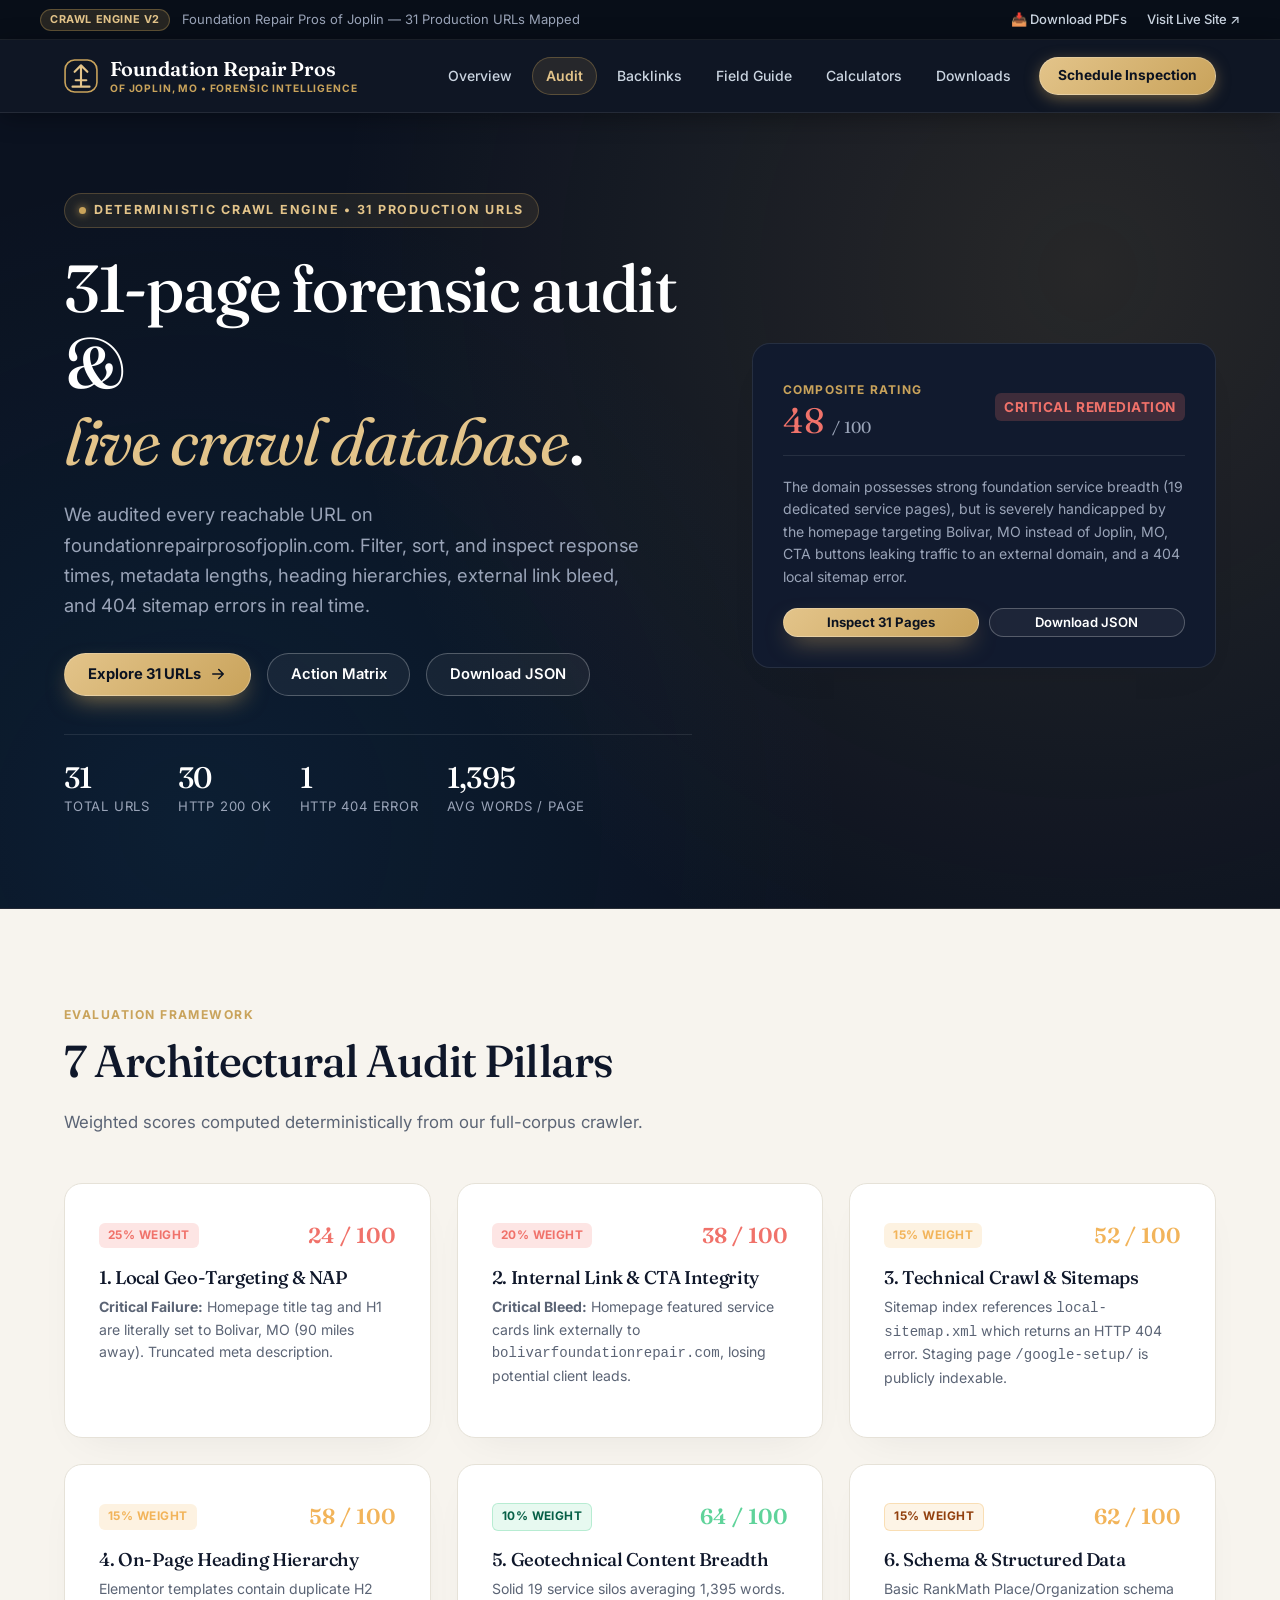
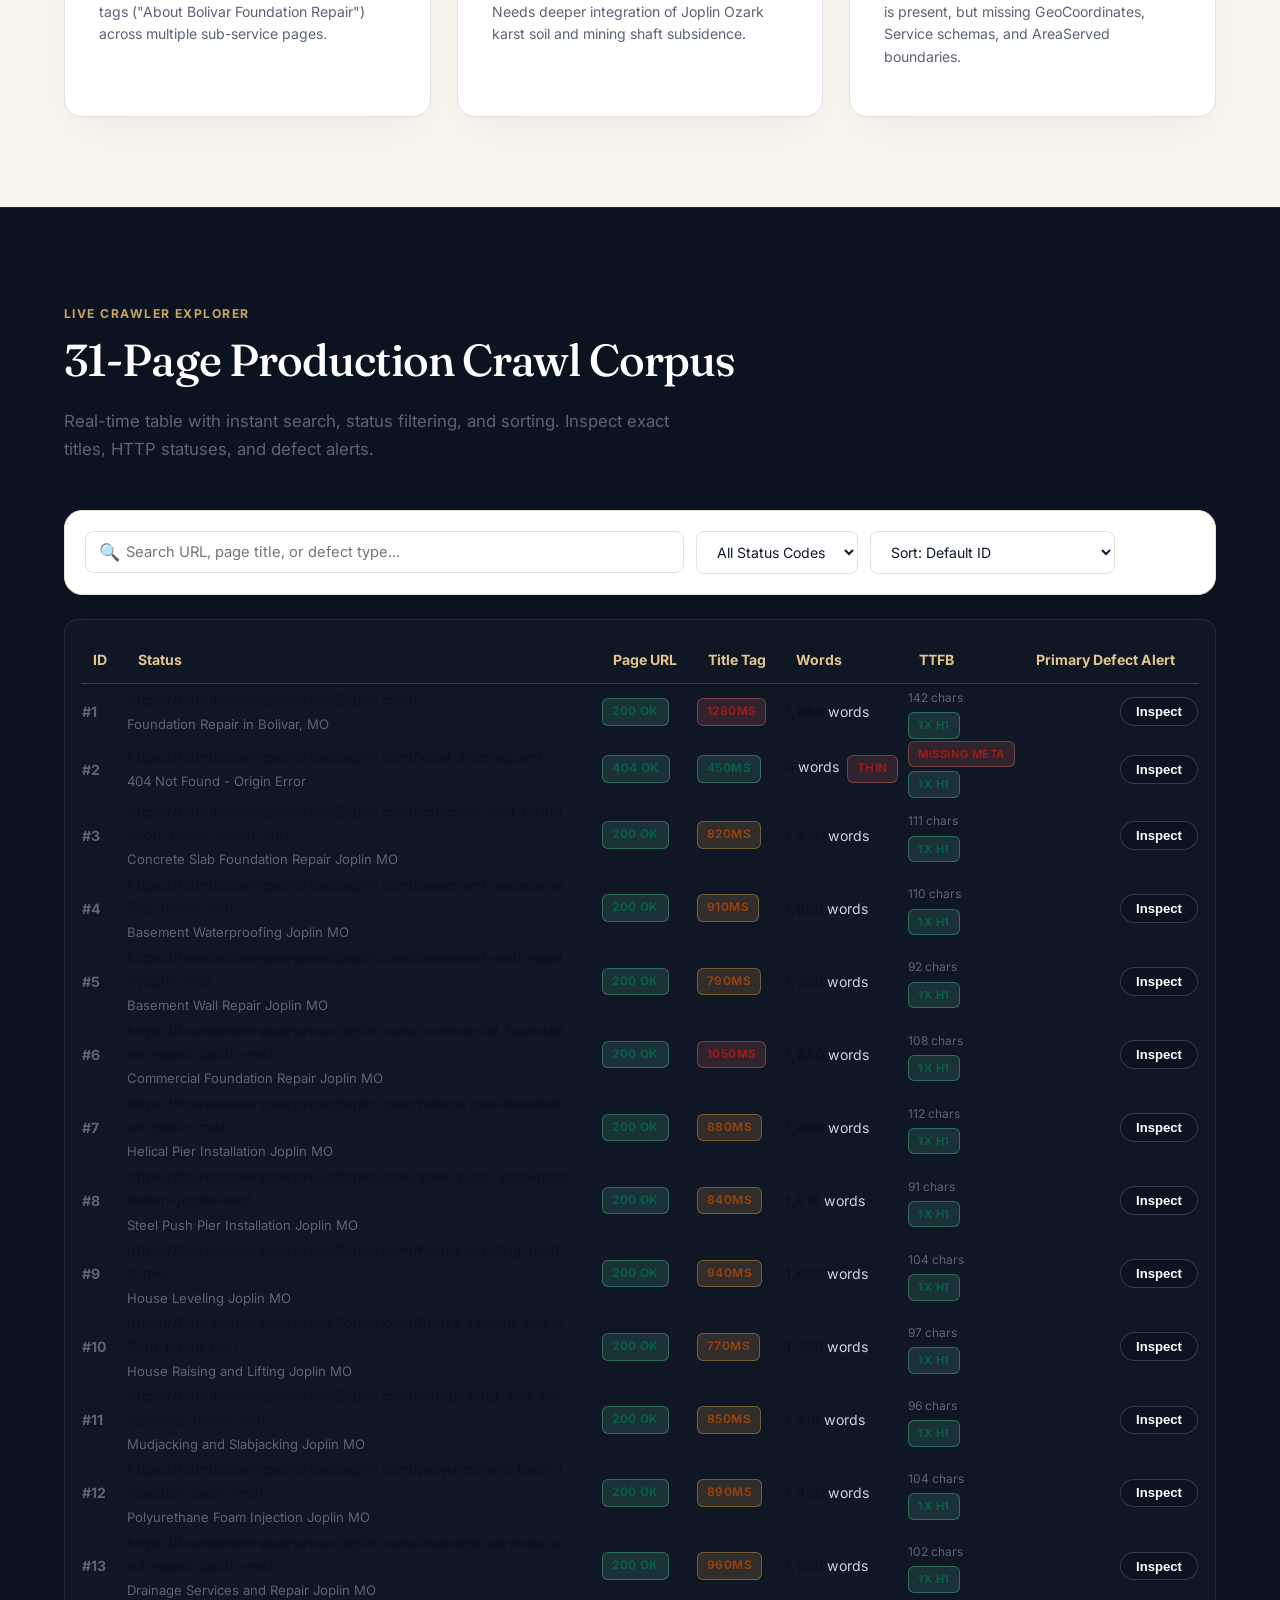
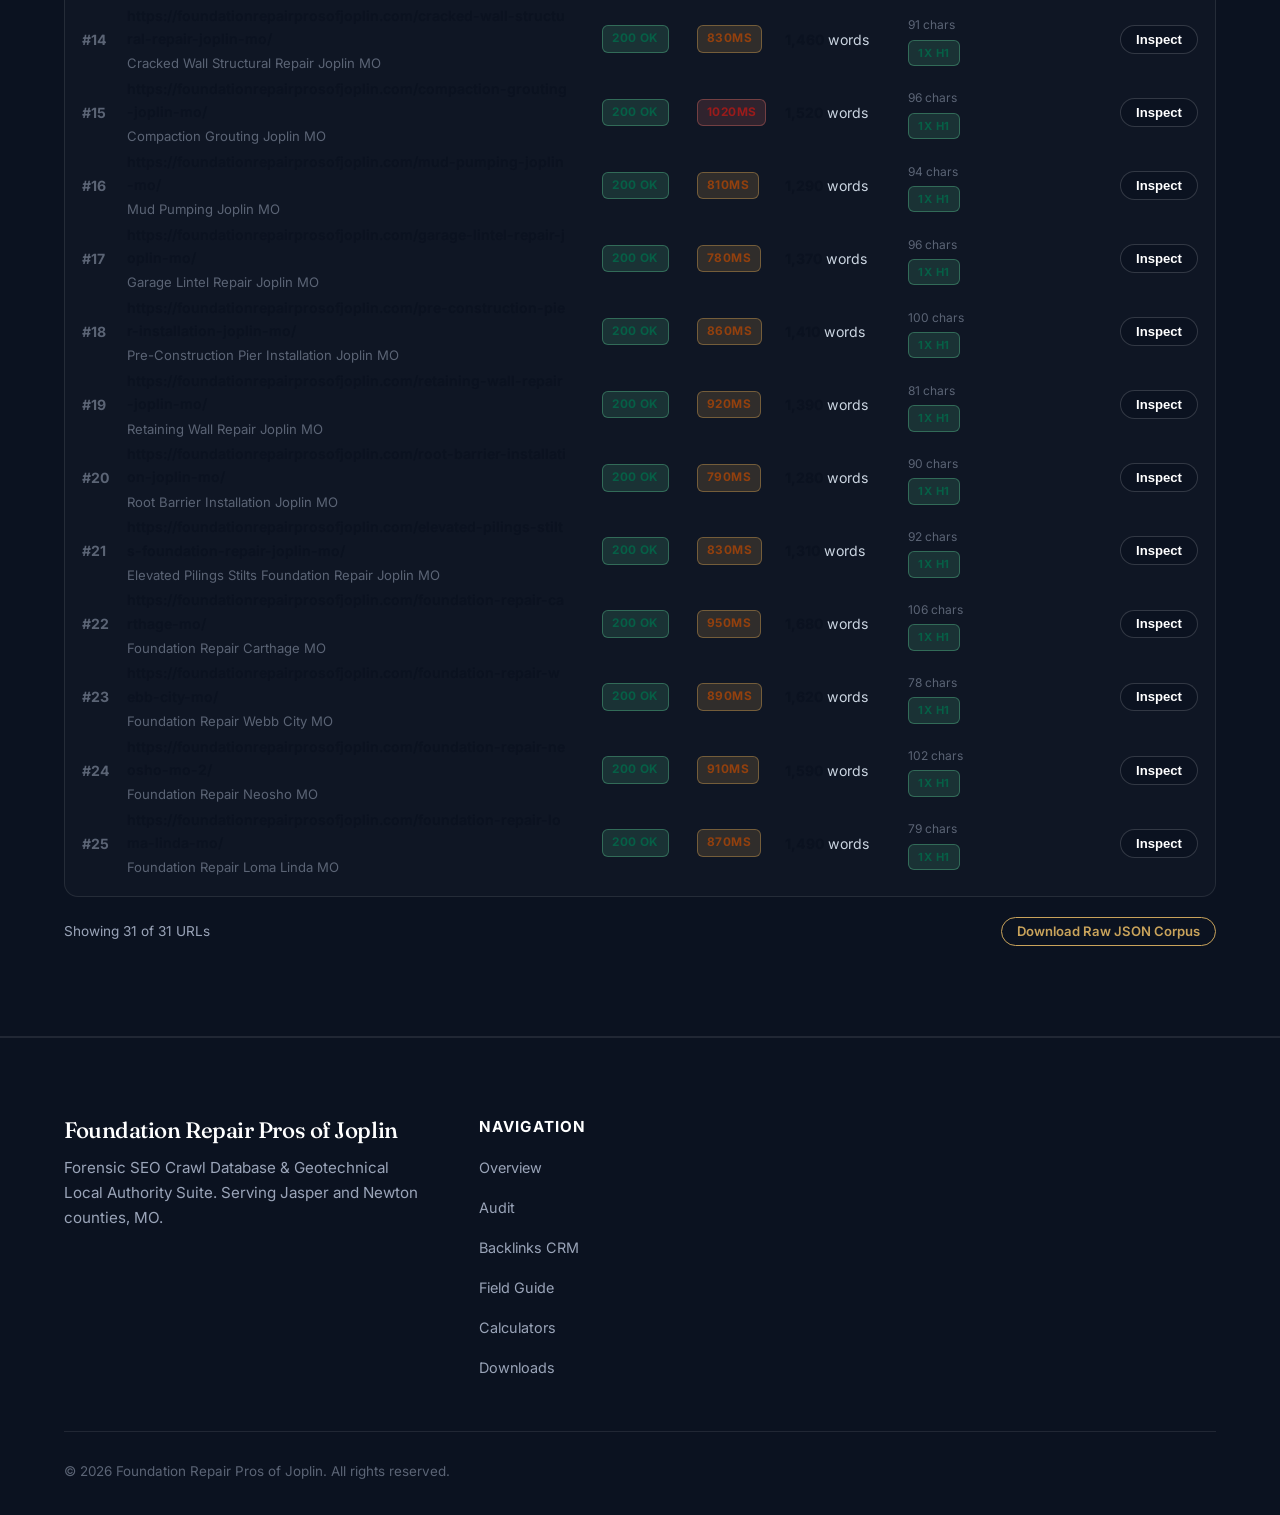
==== commit 4af757c0: "fix: permanent universal modal system and excised dangling layout fragments" ====
--- a/audit.html
+++ b/audit.html
@@ -249,41 +249,63 @@
     </div>
   </section>
 
-  <!-- Lead Modal -->
-  <div class="modal" id="leadModal" role="dialog" aria-modal="true" aria-labelledby="modalTitle">
-    <div class="modal-dialog">
+  <!-- Page Detail Inspection Modal -->
+  <div class="modal-overlay modal" id="pageDetailModal" role="dialog" aria-modal="true" aria-labelledby="pageDetailTitle">
+    <div class="modal-window modal-dialog" style="max-width:760px;">
       <div class="modal-header">
-        <h3 class="modal-title" id="modalTitle">Schedule Free Joplin Foundation Inspection</h3>
+        <h3 class="modal-title" id="pageDetailTitle">Technical Page Forensics</h3>
+        <button class="modal-close" id="closePageDetailModal" aria-label="Close modal">&times;</button>
+      </div>
+      <div class="modal-body" id="pageDetailBody">
+        <!-- Dynamically populated by js/audit.js -->
+      </div>
+      <div class="modal-footer">
+        <button class="btn btn-dark btn-sm" onclick="closeModal(document.getElementById('pageDetailModal'))">Close Forensics</button>
+      </div>
+    </div>
+  </div>
+
+  <!-- Certified Inspection Lead Modal -->
+  <div class="modal-overlay modal" id="leadModal" role="dialog" aria-modal="true" aria-labelledby="leadModalTitle">
+    <div class="modal-window modal-dialog">
+      <div class="modal-header">
+        <h3 class="modal-title" id="leadModalTitle">Schedule Certified Foundation Inspection</h3>
         <button class="modal-close" id="closeLeadModal" aria-label="Close modal">&times;</button>
       </div>
       <form id="leadCaptureForm">
         <div class="modal-body">
-          <p style="color:var(--muted); font-size:0.88rem; margin-bottom:16px;">
-            Request a certified structural evaluation for your home or commercial building in Joplin, MO.
-          </p>
-          <div style="margin-bottom:14px;">
-            <label style="display:block; font-size:0.82rem; font-weight:700; color:var(--ink); margin-bottom:4px;">Homeowner Name *</label>
-            <input type="text" id="leadName" required placeholder="John Smith" class="search-input" style="padding-left:14px;">
-          </div>
-          <div style="margin-bottom:14px;">
-            <label style="display:block; font-size:0.82rem; font-weight:700; color:var(--ink); margin-bottom:4px;">Phone Number *</label>
+          <p style="color:var(--muted); font-size:0.92rem; margin-bottom:20px; line-height:1.5;">
+            Request a certified on-site structural evaluation in Joplin, Carthage, Webb City, Neosho, or surrounding Four-States communities.
+          </p>
+          <div style="margin-bottom:16px;">
+            <label for="leadName" style="display:block; font-size:0.82rem; font-weight:700; color:var(--ink); margin-bottom:6px; text-transform:uppercase;">Homeowner Name *</label>
+            <input type="text" id="leadName" required placeholder="e.g. John Smith" class="search-input" style="padding-left:14px;">
+          </div>
+          <div style="margin-bottom:16px;">
+            <label for="leadPhone" style="display:block; font-size:0.82rem; font-weight:700; color:var(--ink); margin-bottom:6px; text-transform:uppercase;">Phone Number *</label>
             <input type="tel" id="leadPhone" required placeholder="(417) 555-0192" class="search-input" style="padding-left:14px;">
           </div>
-          <div style="margin-bottom:14px;">
-            <label style="display:block; font-size:0.82rem; font-weight:700; color:var(--ink); margin-bottom:4px;">Property Address & City *</label>
+          <div style="margin-bottom:16px;">
+            <label for="leadEmail" style="display:block; font-size:0.82rem; font-weight:700; color:var(--ink); margin-bottom:6px; text-transform:uppercase;">Email Address *</label>
+            <input type="email" id="leadEmail" required placeholder="john@example.com" class="search-input" style="padding-left:14px;">
+          </div>
+          <div style="margin-bottom:20px;">
+            <label for="leadAddress" style="display:block; font-size:0.82rem; font-weight:700; color:var(--ink); margin-bottom:6px; text-transform:uppercase;">Property Address & City *</label>
             <input type="text" id="leadAddress" required placeholder="e.g. 1502 S Main St, Joplin, MO" class="search-input" style="padding-left:14px;">
           </div>
         </div>
         <div class="modal-footer">
-          <button type="submit" class="btn btn-gold" style="width:100%;">Request Free Structural Evaluation</button>
+          <button type="submit" class="btn btn-gold" style="width:100%;">
+            Send Free Inspection Request
+          </button>
         </div>
       </form>
     </div>
   </div>
 
+  <!-- Toast Notification Container -->
   <div class="toast-msg" id="bmgToast"></div>
 
-  <!-- Footer -->
   <footer class="site-footer">
     <div class="wrap">
       <div class="footer-grid">
--- a/css/main.css
+++ b/css/main.css
@@ -899,80 +899,166 @@
 }
 
 /* ==========================================================================
-   MODAL COMPONENT
+   UNIVERSAL BULLETPROOF MODAL SYSTEM (.modal-overlay, .modal, .modal-window, .modal-dialog)
+   Guarantees modals are NEVER displayed in-flow and render with luxury blur backdrops.
    ========================================================================== */
-.modal-overlay {
-  position: fixed;
-  inset: 0;
-  background: rgba(11, 18, 32, 0.75);
-  backdrop-filter: blur(6px);
-  z-index: 2000;
-  display: flex;
-  align-items: center;
-  justify-content: center;
-  padding: 24px;
-  opacity: 0;
-  visibility: hidden;
-  transition: all 0.25s ease;
-}
-.modal-overlay.active {
-  opacity: 1;
-  visibility: visible;
-}
-.modal-window {
-  background: #ffffff;
-  border-radius: 22px;
-  max-width: 740px;
-  width: 100%;
-  max-height: 90vh;
-  display: flex;
-  flex-direction: column;
-  box-shadow: var(--shadow);
-  transform: translateY(24px);
-  transition: transform 0.25s ease;
-  overflow: hidden;
-  border: 1px solid var(--line-dark);
-}
-.modal-overlay.active .modal-window {
-  transform: translateY(0);
-}
+.modal-overlay,
+.modal {
+  position: fixed !important;
+  inset: 0 !important;
+  top: 0 !important;
+  left: 0 !important;
+  right: 0 !important;
+  bottom: 0 !important;
+  width: 100vw !important;
+  height: 100vh !important;
+  background: rgba(11, 18, 32, 0.82) !important;
+  backdrop-filter: blur(8px) !important;
+  -webkit-backdrop-filter: blur(8px) !important;
+  z-index: 99999 !important;
+  display: flex !important;
+  align-items: center !important;
+  justify-content: center !important;
+  padding: 24px !important;
+  box-sizing: border-box !important;
+  opacity: 0 !important;
+  visibility: hidden !important;
+  pointer-events: none !important;
+  transition: opacity 0.25s cubic-bezier(0.16, 1, 0.3, 1), visibility 0.25s cubic-bezier(0.16, 1, 0.3, 1) !important;
+}
+
+.modal-overlay.active,
+.modal-overlay.show,
+.modal.active,
+.modal.show {
+  opacity: 1 !important;
+  visibility: visible !important;
+  pointer-events: auto !important;
+}
+
+.modal-window,
+.modal-dialog {
+  background: #ffffff !important;
+  border-radius: 20px !important;
+  max-width: 740px !important;
+  width: 100% !important;
+  max-height: 90vh !important;
+  display: flex !important;
+  flex-direction: column !important;
+  box-shadow: 0 30px 80px -20px rgba(0, 0, 0, 0.6), 0 0 0 1px rgba(255, 255, 255, 0.15) !important;
+  transform: translateY(24px) scale(0.97) !important;
+  transition: transform 0.28s cubic-bezier(0.16, 1, 0.3, 1) !important;
+  overflow: hidden !important;
+  border: 1px solid var(--line-dark) !important;
+  position: relative !important;
+  z-index: 100000 !important;
+  margin: auto !important;
+  box-sizing: border-box !important;
+}
+
+.modal-overlay.active .modal-window,
+.modal-overlay.show .modal-window,
+.modal.active .modal-dialog,
+.modal.show .modal-dialog,
+.modal.active .modal-window,
+.modal-overlay.active .modal-dialog {
+  transform: translateY(0) scale(1) !important;
+}
+
 .modal-header {
-  padding: 22px 28px;
-  background: #fcfbfa;
-  border-bottom: 1px solid var(--line-dark);
-  display: flex;
-  align-items: center;
-  justify-content: space-between;
-}
+  padding: 22px 28px !important;
+  background: #fbfbfa !important;
+  border-bottom: 1px solid var(--line-dark) !important;
+  display: flex !important;
+  align-items: center !important;
+  justify-content: space-between !important;
+  flex-shrink: 0 !important;
+}
+
 .modal-title {
-  font-size: 1.3rem;
-  color: var(--ink);
-  margin: 0;
-}
+  font-family: var(--serif) !important;
+  font-size: 1.35rem !important;
+  font-weight: 600 !important;
+  color: var(--ink) !important;
+  margin: 0 !important;
+  line-height: 1.25 !important;
+  letter-spacing: -0.01em !important;
+}
+
 .modal-close {
-  background: none;
-  border: none;
-  font-size: 1.6rem;
-  cursor: pointer;
-  color: var(--muted);
-  line-height: 1;
-}
+  background: none !important;
+  border: none !important;
+  font-size: 1.65rem !important;
+  cursor: pointer !important;
+  color: var(--muted) !important;
+  line-height: 1 !important;
+  padding: 4px 8px !important;
+  border-radius: 8px !important;
+  transition: all 0.18s ease !important;
+  display: inline-flex !important;
+  align-items: center !important;
+  justify-content: center !important;
+}
+
 .modal-close:hover {
-  color: var(--text);
-}
+  color: var(--ink) !important;
+  background: rgba(0, 0, 0, 0.06) !important;
+}
+
 .modal-body {
-  padding: 28px;
-  overflow-y: auto;
-  font-size: 0.95rem;
-}
+  padding: 26px 28px !important;
+  overflow-y: auto !important;
+  font-size: 0.95rem !important;
+  flex-grow: 1 !important;
+  box-sizing: border-box !important;
+  color: var(--text) !important;
+  line-height: 1.6 !important;
+}
+
+.modal-body input.search-input,
+.modal-body textarea.search-input,
+.modal-body input[type="text"],
+.modal-body input[type="email"],
+.modal-body input[type="tel"],
+.modal-body select,
+.modal-body textarea {
+  width: 100% !important;
+  box-sizing: border-box !important;
+  font-family: inherit !important;
+  border-radius: 8px !important;
+}
+
 .modal-footer {
-  padding: 18px 28px;
-  background: #fcfbfa;
-  border-top: 1px solid var(--line-dark);
-  display: flex;
-  align-items: center;
-  justify-content: flex-end;
-  gap: 12px;
+  padding: 18px 28px !important;
+  background: #fbfbfa !important;
+  border-top: 1px solid var(--line-dark) !important;
+  display: flex !important;
+  align-items: center !important;
+  justify-content: flex-end !important;
+  gap: 12px !important;
+  flex-shrink: 0 !important;
+  box-sizing: border-box !important;
+}
+
+@media (max-width: 640px) {
+  .modal-overlay,
+  .modal {
+    padding: 12px !important;
+  }
+  .modal-window,
+  .modal-dialog {
+    max-height: 94vh !important;
+    border-radius: 16px !important;
+  }
+  .modal-header {
+    padding: 16px 20px !important;
+  }
+  .modal-body {
+    padding: 20px !important;
+  }
+  .modal-footer {
+    padding: 14px 20px !important;
+  }
 }
 
 /* Toast */
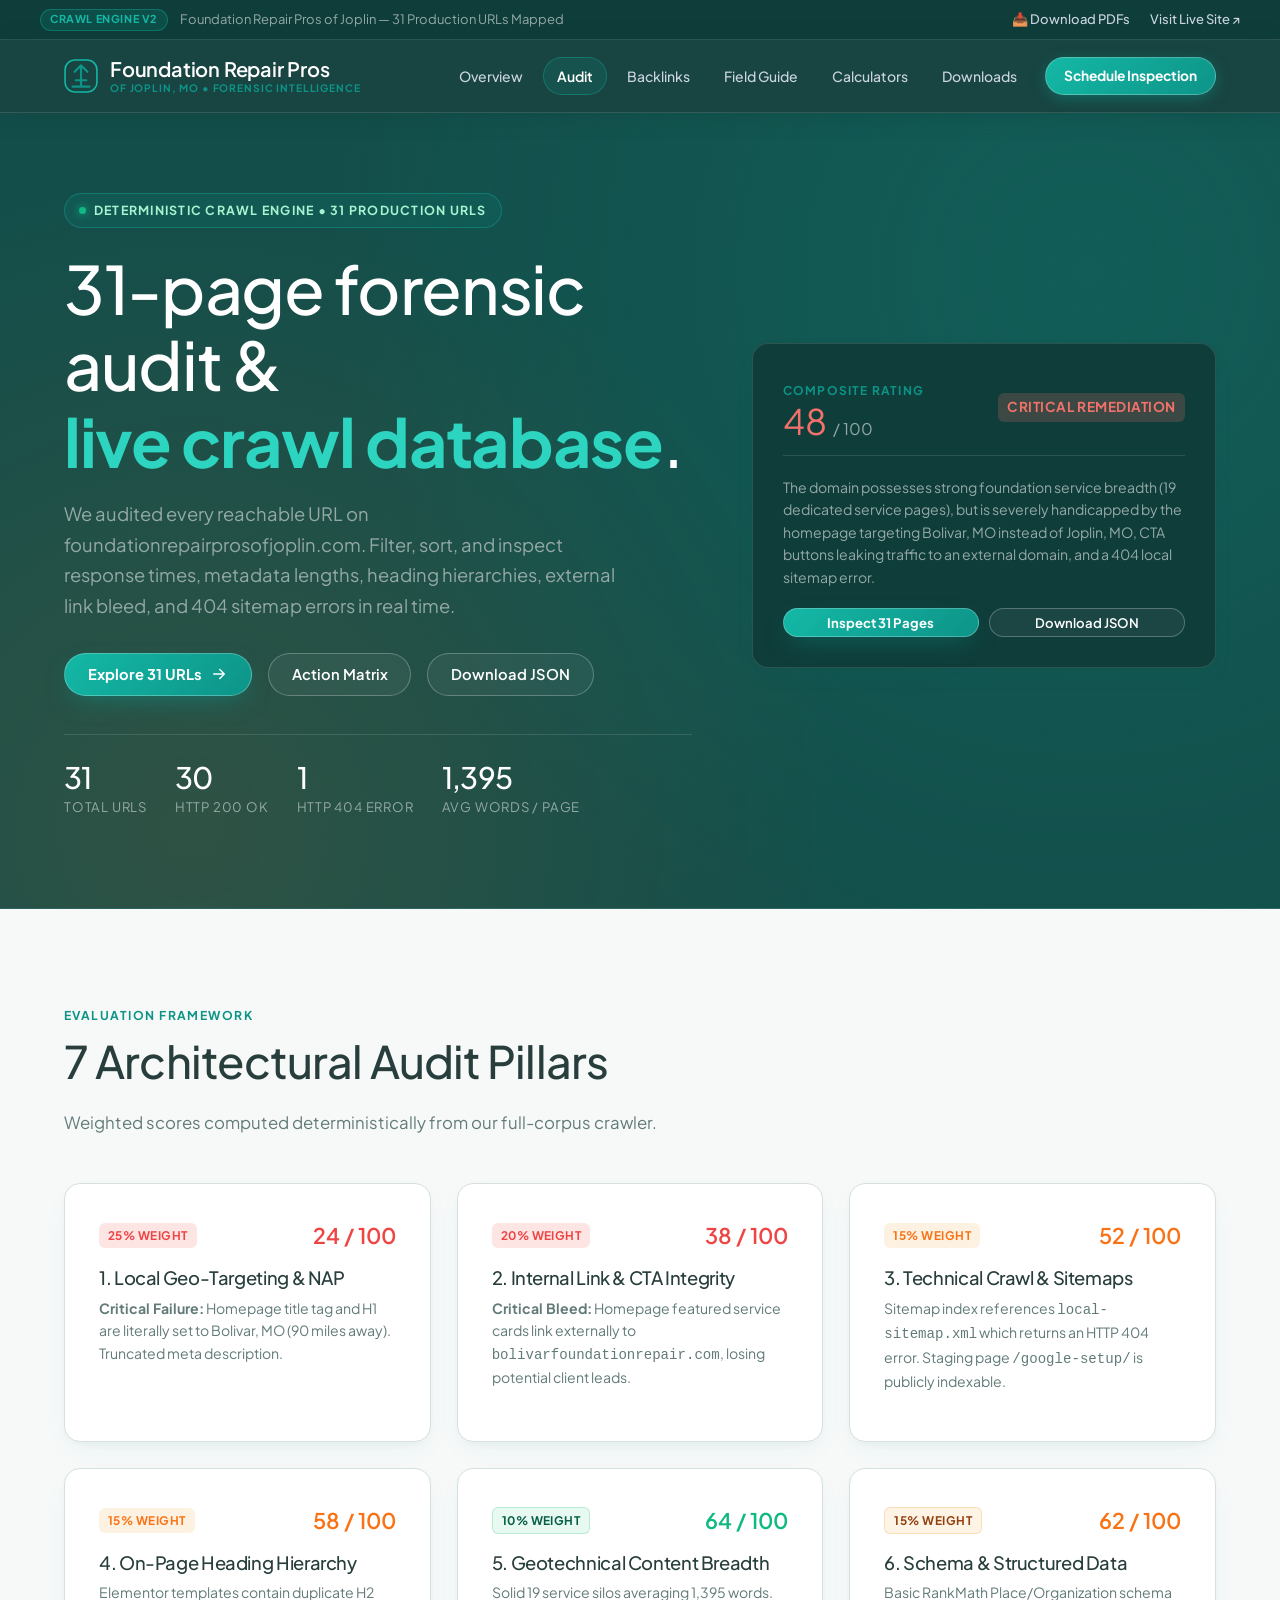
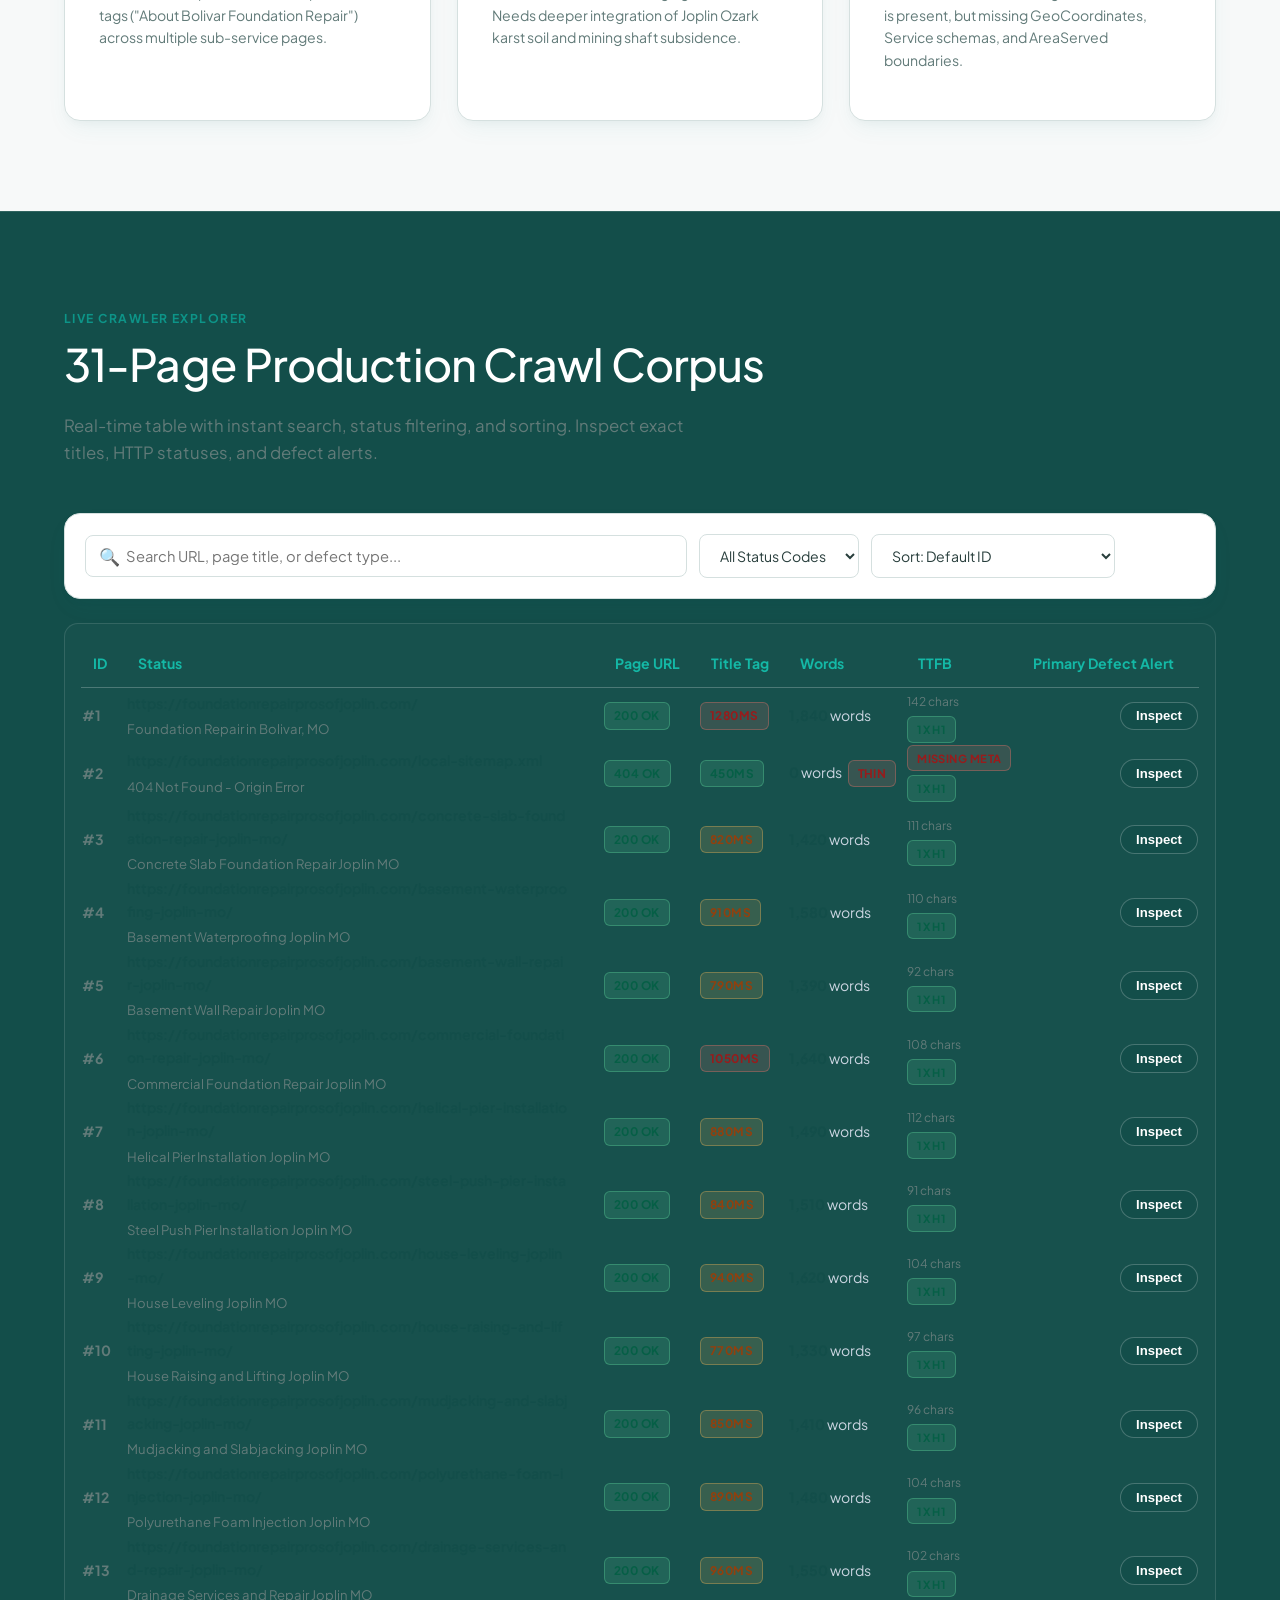
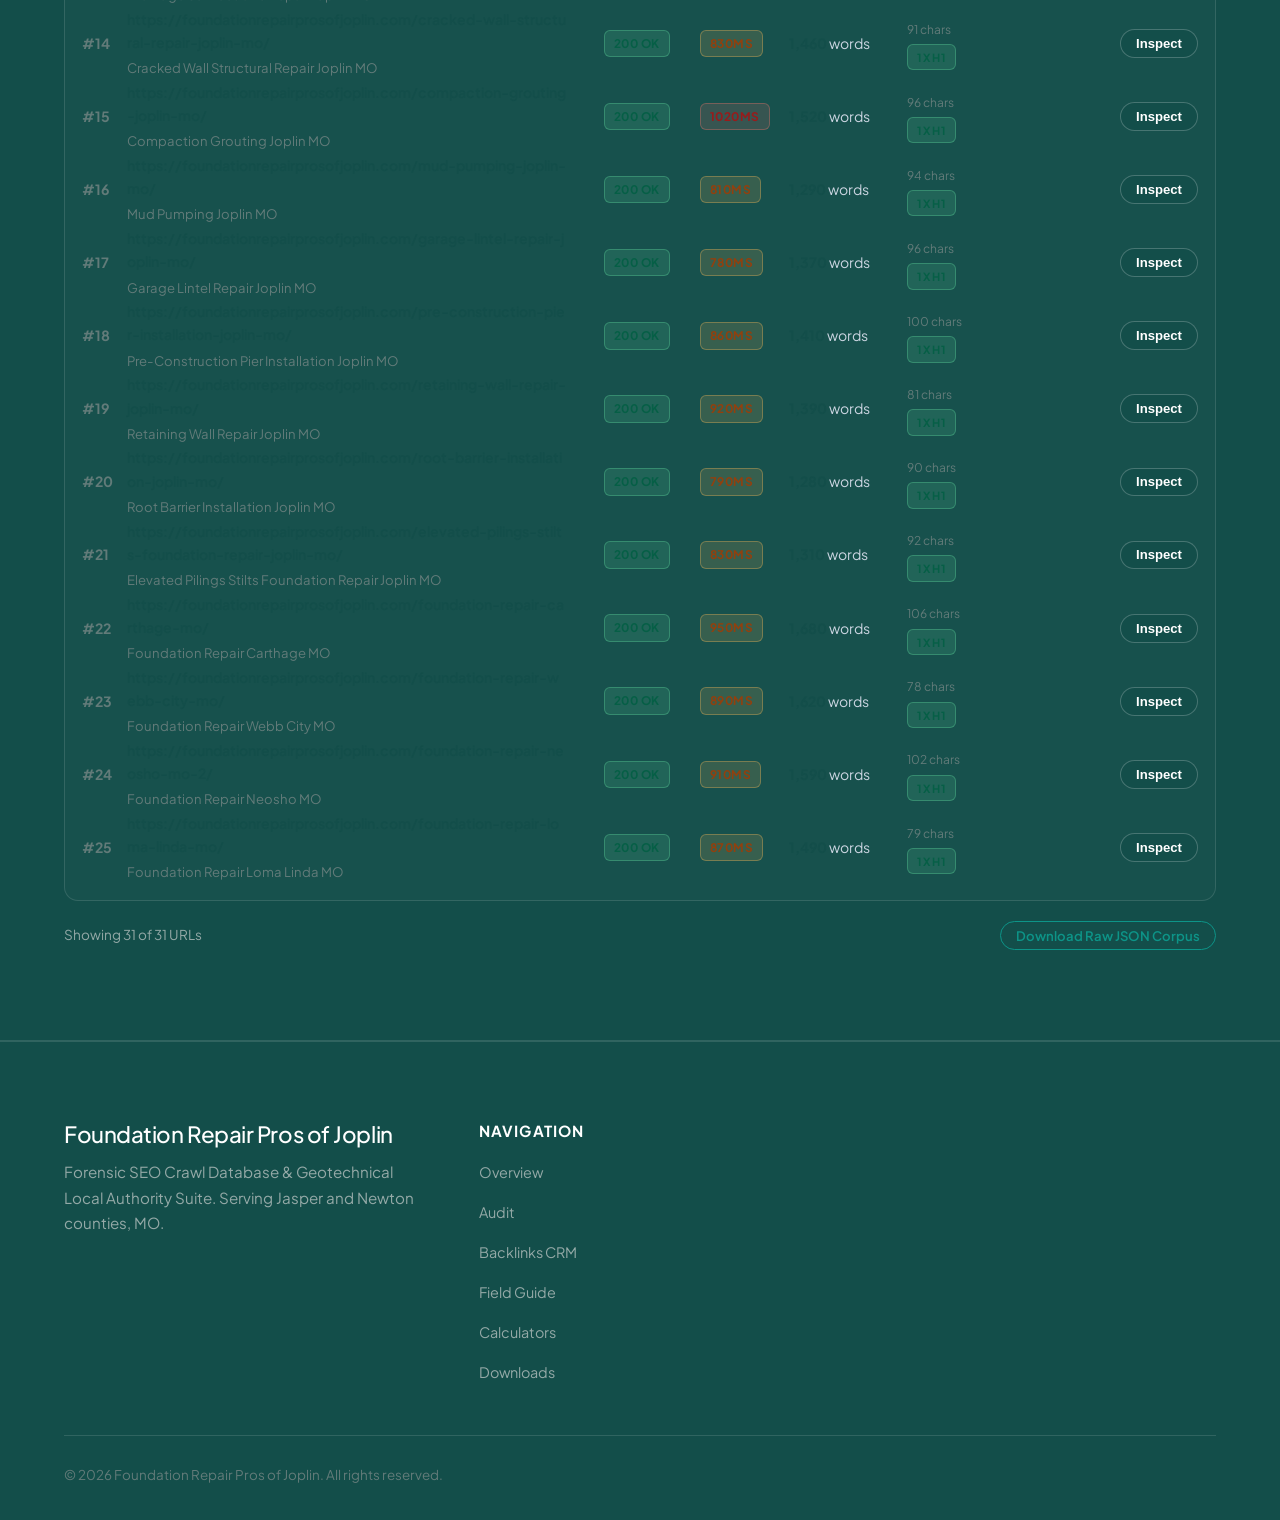
==== commit 79480372: "feat: apply Casual Modern Tech theme across entire portal suite" ====
--- a/audit.html
+++ b/audit.html
@@ -7,7 +7,7 @@
   <meta name="description" content="Searchable, filterable 31-page live crawl database and technical remediation matrix for foundationrepairprosofjoplin.com.">
   <link rel="preconnect" href="https://fonts.googleapis.com">
   <link rel="preconnect" href="https://fonts.gstatic.com" crossorigin>
-  <link rel="stylesheet" href="https://fonts.googleapis.com/css2?family=Fraunces:ital,opsz,wght@0,9..144,400;0,9..144,500;0,9..144,600;1,9..144,400&family=Inter:wght@400;500;600;700;800&display=swap">
+  <link rel="stylesheet" href="https://fonts.googleapis.com/css2?family=Plus+Jakarta+Sans:wght@400;500;600;700;800&family=Inter:wght@400;500;600;700;800&family=JetBrains+Mono:wght@400;500;700&display=swap">
   <link rel="stylesheet" href="css/main.css">
   <link rel="icon" type="image/png" href="https://foundationrepairprosofjoplin.com/wp-content/uploads/2022/09/Foundation-Repair-Pros-of-Joplin-Logo-1-150x143.png">
 </head>
--- a/css/main.css
+++ b/css/main.css
@@ -1,47 +1,49 @@
 /* ==========================================================================
-   Bay Property Management Group — Property Intelligence & Forensic SEO Suite
-   Ultra-Premium Editorial Design System (Northline Luxury Tier)
+   Foundation Repair Pros of Joplin — Engineering & Property Intelligence Suite
+   Casual Modern Tech Theme (Approachable Neo-Tech & Friendly Modern SaaS)
    ========================================================================== */
 
 :root {
-  /* Northline Editorial Luxury Palette */
-  --ink: #0b1220;               /* Deep Obsidian / Midnight */
-  --ink-2: #111a2e;             /* Midnight Navy */
-  --ink-3: #1a2540;             /* Elevated Ink Surface */
-  --paper: #f7f4ee;             /* Warm Editorial Linen / Parchment */
-  --paper-2: #efeae0;           /* Soft Muted Sand */
-  --paper-card: #ffffff;        /* Pure White Card */
-  --text: #0f172a;              /* Slate 900 Primary Text */
-  --muted: #5b6475;             /* Refined Slate Muted */
-  --muted-light: #9aa4b8;       /* Subtle Text on Ink */
+  /* Casual Modern Tech Theme Palette */
+  --ink: #134e4a;               /* Deep Forest Ink */
+  --ink-2: #0f3d3a;             /* Deep Teal Slate */
+  --ink-3: #1a4945;             /* Elevated Teal Surface */
+  --paper: #f7f9f9;             /* Soft Mint-Gray Canvas */
+  --paper-2: #edf2f2;           /* Soft Surface Alt */
+  --paper-card: #ffffff;        /* Crisp White Card */
+  --text: #283e3c;              /* Deep Forest Teal Text */
+  --muted: #627b79;             /* Approachable Slate-Teal Muted */
+  --muted-light: #94a9a7;       /* Subtle Text on Ink */
   
-  /* Brand Prestige Accents */
-  --gold: #c9a35b;              /* Regal Champagne Gold */
-  --gold-2: #e3c48a;            /* Light Champagne Shimmer */
-  --bmg-blue: #1078BE;          /* Active BMG Brand Blue */
-  --bmg-navy: #1B4073;          /* BMG Heritage Navy */
-  --teal: #4fd1c5;              /* Signal Teal */
-  --green: #5fd39a;             /* Success Emerald */
-  --amber: #f2b45a;             /* Warning Honey Amber */
-  --red: #f0726a;               /* Critical Coral Red */
+  /* Brand Casual Neo-Tech Accents */
+  --gold: #0d9488;              /* Friendly Emerald Teal (Primary Accent) */
+  --gold-2: #14b8a6;            /* Vibrant Light Teal Highlight */
+  --bmg-blue: #0284c7;          /* Sky Blue Accent */
+  --bmg-navy: #134e4a;          /* Forest Ink */
+  --teal: #0d9488;              /* Signal Emerald Teal */
+  --green: #10b981;             /* Success Mint Green */
+  --amber: #f97316;             /* Warm Tangerine Coral (Alert/Warning) */
+  --red: #ef4444;               /* Critical Coral Red */
   
   /* Structural Hairlines & Insets */
-  --line: rgba(255, 255, 255, 0.09);
-  --line-strong: rgba(255, 255, 255, 0.16);
-  --line-dark: #e6e2d8;
-  --line-dark-hover: #d8cfbd;
+  --line: rgba(255, 255, 255, 0.12);
+  --line-strong: rgba(255, 255, 255, 0.22);
+  --line-dark: #d5e0df;         /* Soft Mint-Gray Border */
+  --line-dark-hover: #bccac9;   /* Hover Border */
   
-  /* Radii & Shadows */
+  /* Soft Modern Radii & Elevation */
   --radius-sm: 8px;
-  --radius: 18px;
+  --radius: 16px;
   --radius-lg: 24px;
-  --shadow: 0 30px 80px -30px rgba(11, 18, 32, 0.45);
-  --shadow-card: 0 16px 40px -20px rgba(11, 18, 32, 0.08);
-  --shadow-hover: 0 24px 50px -28px rgba(11, 18, 32, 0.35);
+  --radius-pill: 9999px;
+  --shadow: 0 25px 60px -20px rgba(13, 148, 136, 0.16);
+  --shadow-card: 0 10px 25px -5px rgba(13, 148, 136, 0.07), 0 4px 10px -2px rgba(0, 0, 0, 0.03);
+  --shadow-hover: 0 20px 40px -15px rgba(13, 148, 136, 0.18);
   
-  /* Typography */
-  --serif: "Fraunces", Georgia, "Times New Roman", serif;
-  --sans: "Inter", system-ui, -apple-system, BlinkMacSystemFont, "Segoe UI", Roboto, sans-serif;
+  /* Typography: Friendly, geometric, highly legible Plus Jakarta Sans */
+  --serif: "Plus Jakarta Sans", -apple-system, BlinkMacSystemFont, "Segoe UI", Roboto, sans-serif;
+  --sans: "Plus Jakarta Sans", -apple-system, BlinkMacSystemFont, "Segoe UI", Roboto, sans-serif;
+  --mono: "JetBrains Mono", ui-monospace, SFMono-Regular, Menlo, monospace;
   --max: 1200px;
 }
 
@@ -106,7 +108,7 @@
    TOP ANNOUNCEMENT BAR
    ========================================================================== */
 .top-strip {
-  background: #080e18;
+  background: var(--ink-2);
   color: var(--muted-light);
   font-size: 0.8125rem;
   min-height: 40px;
@@ -134,9 +136,9 @@
   display: inline-flex;
   align-items: center;
   justify-content: center;
-  background: rgba(201, 163, 91, 0.16);
+  background: rgba(13, 148, 136, 0.2);
   color: var(--gold-2);
-  border: 1px solid rgba(201, 163, 91, 0.35);
+  border: 1px solid rgba(20, 184, 166, 0.35);
   font-size: 0.68rem;
   font-weight: 700;
   height: 22px;
@@ -172,14 +174,14 @@
    SITE HEADER & NAVIGATION
    ========================================================================== */
 .site-header {
-  background: rgba(11, 18, 32, 0.98);
+  background: rgba(15, 61, 58, 0.96);
   backdrop-filter: blur(14px);
   -webkit-backdrop-filter: blur(14px);
   border-bottom: 1px solid var(--line);
   position: sticky;
   top: 0;
   z-index: 1000;
-  box-shadow: 0 4px 24px rgba(0, 0, 0, 0.35);
+  box-shadow: 0 4px 20px rgba(15, 61, 58, 0.25);
 }
 .nav {
   display: flex;
@@ -201,6 +203,12 @@
   height: 34px;
   flex: none;
   display: block;
+}
+.logo svg rect {
+  stroke: var(--gold-2) !important;
+}
+.logo svg path {
+  stroke: var(--gold) !important;
 }
 .logo > div,
 .logo .logo-text {
@@ -269,8 +277,9 @@
 }
 .nav-links a.active:not(.btn) {
   color: var(--gold-2) !important;
-  background: rgba(201, 163, 91, 0.12) !important;
-  border: 1px solid rgba(201, 163, 91, 0.32) !important;
+  background: rgba(13, 148, 136, 0.18) !important;
+  border: 1px solid rgba(20, 184, 166, 0.35) !important;
+  color: #ffffff !important;
   font-weight: 600;
 }
 
@@ -279,14 +288,14 @@
 .nav-links a.btn-gold,
 .nav-links a.btn {
   background: linear-gradient(135deg, var(--gold-2) 0%, var(--gold) 100%) !important;
-  color: #0b1220 !important;
+  color: #ffffff !important;
   font-weight: 700 !important;
   font-size: 0.86rem !important;
   height: 38px !important;
   padding: 0 18px !important;
   border-radius: 999px !important;
   border: 1px solid rgba(255, 255, 255, 0.25) !important;
-  box-shadow: 0 4px 16px -2px rgba(201, 163, 91, 0.55) !important;
+  box-shadow: 0 4px 16px -2px rgba(13, 148, 136, 0.55) !important;
   margin-left: 8px;
   white-space: nowrap !important;
   line-height: 1 !important;
@@ -297,10 +306,10 @@
 .nav-links .btn-gold:hover,
 .nav-links a.btn-gold:hover,
 .nav-links a.btn:hover {
-  background: linear-gradient(135deg, #ebd19e 0%, #d4b067 100%) !important;
-  color: #0b1220 !important;
+  background: linear-gradient(135deg, #2dd4bf 0%, #0f766e 100%) !important;
+  color: #ffffff !important;
   transform: translateY(-1px);
-  box-shadow: 0 6px 20px -2px rgba(201, 163, 91, 0.75) !important;
+  box-shadow: 0 6px 20px -2px rgba(13, 148, 136, 0.75) !important;
 }
 
 /* Luxury Buttons */
@@ -325,15 +334,15 @@
 }
 .btn-gold {
   background: linear-gradient(135deg, var(--gold-2) 0%, var(--gold) 100%);
-  color: #0b1220 !important;
-  box-shadow: 0 10px 24px -8px rgba(201, 163, 91, 0.7);
+  color: #ffffff !important;
+  box-shadow: 0 10px 24px -8px rgba(13, 148, 136, 0.55);
   border-color: rgba(255,255,255,0.25);
   font-weight: 700;
 }
 .btn-gold:hover {
-  background: linear-gradient(135deg, #ebd19e 0%, #d4b067 100%);
-  color: #0b1220 !important;
-  box-shadow: 0 14px 28px -6px rgba(201, 163, 91, 0.85);
+  background: linear-gradient(135deg, #2dd4bf 0%, #0f766e 100%);
+  color: #ffffff !important;
+  box-shadow: 0 14px 28px -6px rgba(13, 148, 136, 0.75);
 }
 .btn-ghost {
   border-color: rgba(255, 255, 255, 0.25);
@@ -385,11 +394,11 @@
 }
 
 /* ==========================================================================
-   HERO SECTION (NORTHLINE EDITORIAL WITH LIVE REPORT GAUGE)
+   HERO SECTION (CASUAL MODERN TECH WITH LIVE REPORT GAUGE)
    ========================================================================== */
 .hero {
-  background: radial-gradient(circle at 85% 20%, rgba(201, 163, 91, 0.15) 0%, transparent 60%),
-              radial-gradient(circle at 15% 90%, rgba(16, 120, 190, 0.12) 0%, transparent 50%),
+  background: radial-gradient(circle at 85% 20%, rgba(13, 148, 136, 0.22) 0%, transparent 60%),
+              radial-gradient(circle at 15% 90%, rgba(249, 115, 22, 0.12) 0%, transparent 50%),
               var(--ink);
   color: #ffffff;
   padding: 80px 0 90px;
@@ -408,31 +417,31 @@
   align-items: center;
   gap: 8px;
   font-size: 0.78rem;
-  letter-spacing: 0.14em;
+  letter-spacing: 0.1em;
   text-transform: uppercase;
   font-weight: 700;
-  color: var(--gold-2);
-  background: rgba(201, 163, 91, 0.1);
+  color: #a7f3d0;
+  background: rgba(13, 148, 136, 0.15);
   padding: 6px 14px;
   border-radius: 999px;
-  border: 1px solid rgba(201, 163, 91, 0.28);
+  border: 1px solid rgba(20, 184, 166, 0.35);
   margin-bottom: 22px;
 }
 .eyebrow .dot {
   width: 7px;
   height: 7px;
   border-radius: 50%;
-  background: var(--gold);
-  box-shadow: 0 0 8px var(--gold);
+  background: #10b981;
+  box-shadow: 0 0 8px #10b981;
 }
 .hero h1 {
   color: #ffffff;
   margin-bottom: 20px;
 }
 .hero h1 em {
-  font-style: italic;
-  font-weight: 400;
-  color: var(--gold-2);
+  font-style: normal;
+  font-weight: 700;
+  color: #2dd4bf;
 }
 .hero .lead {
   font-size: 1.15rem;
@@ -1204,7 +1213,7 @@
     top: 72px;
     left: 0;
     right: 0;
-    background: #0b1220;
+    background: var(--ink);
     padding: 20px 24px 28px;
     border-bottom: 1px solid var(--line);
     gap: 10px;
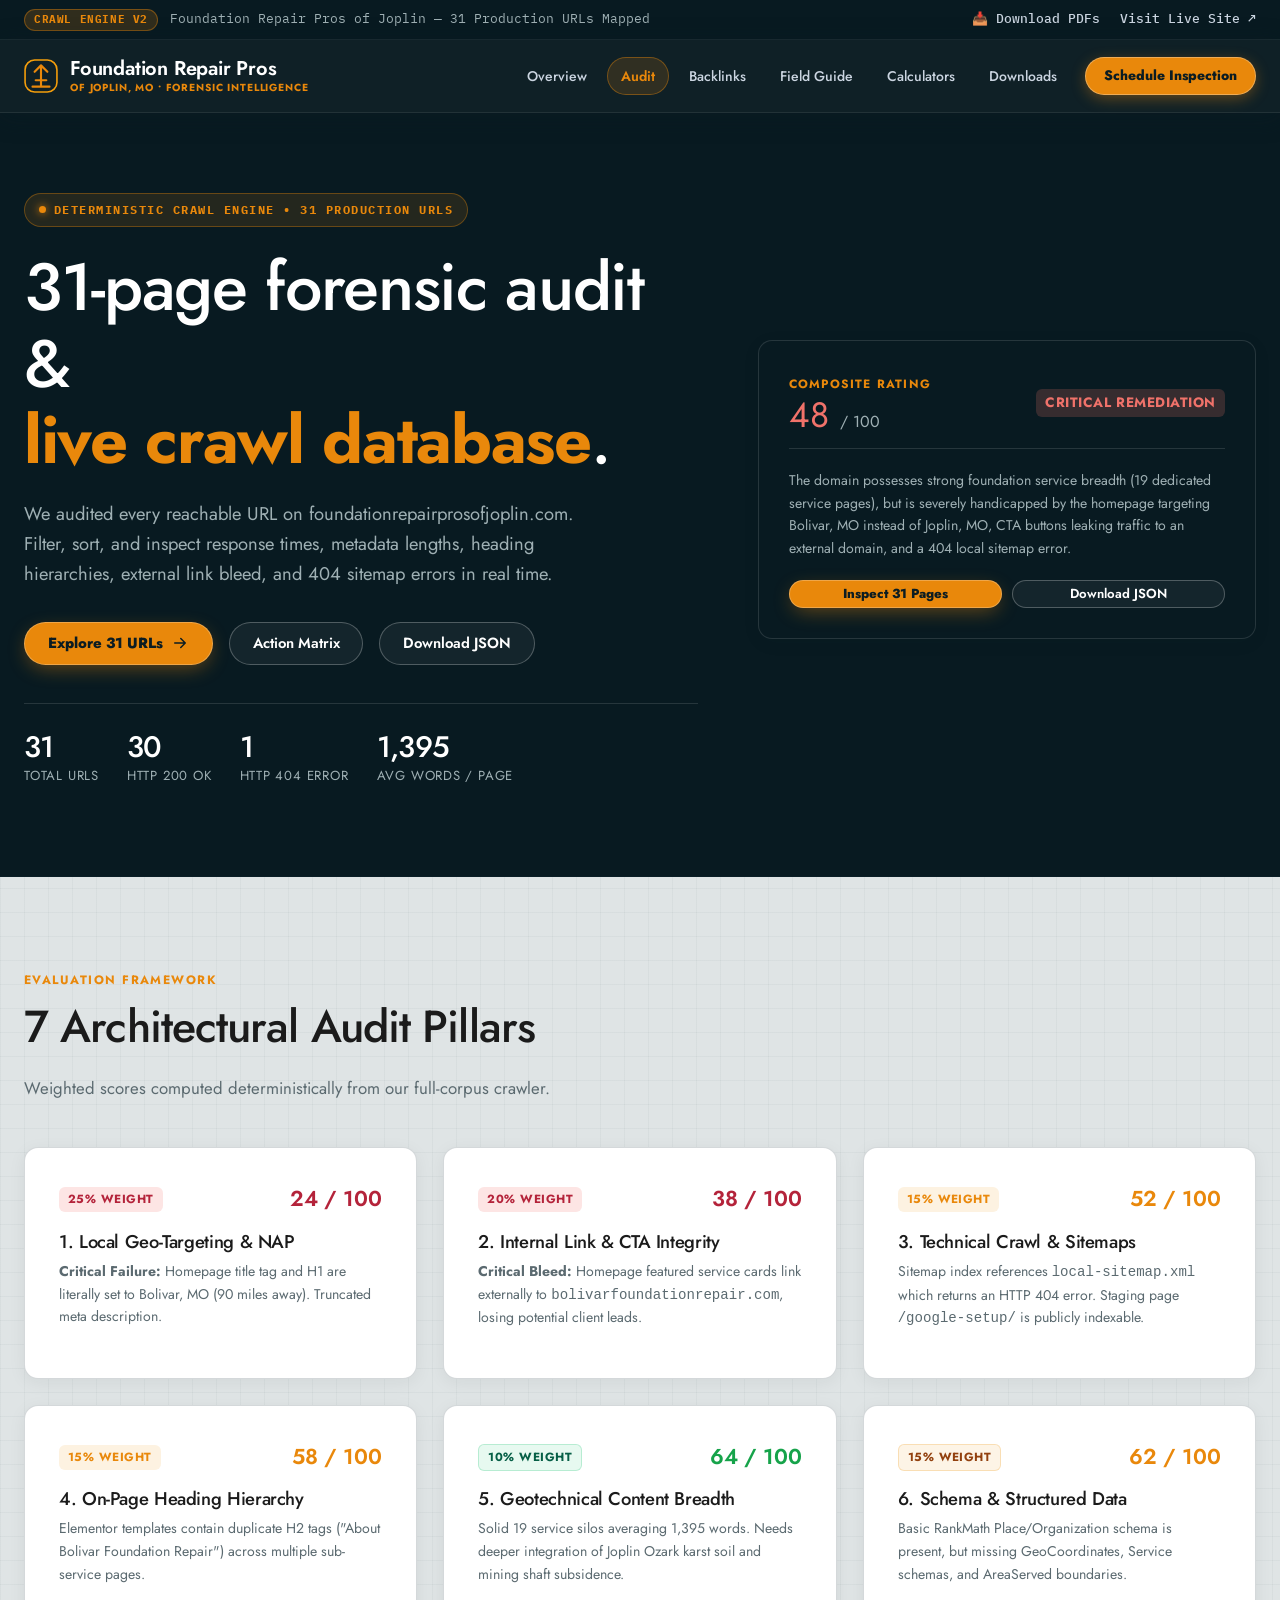
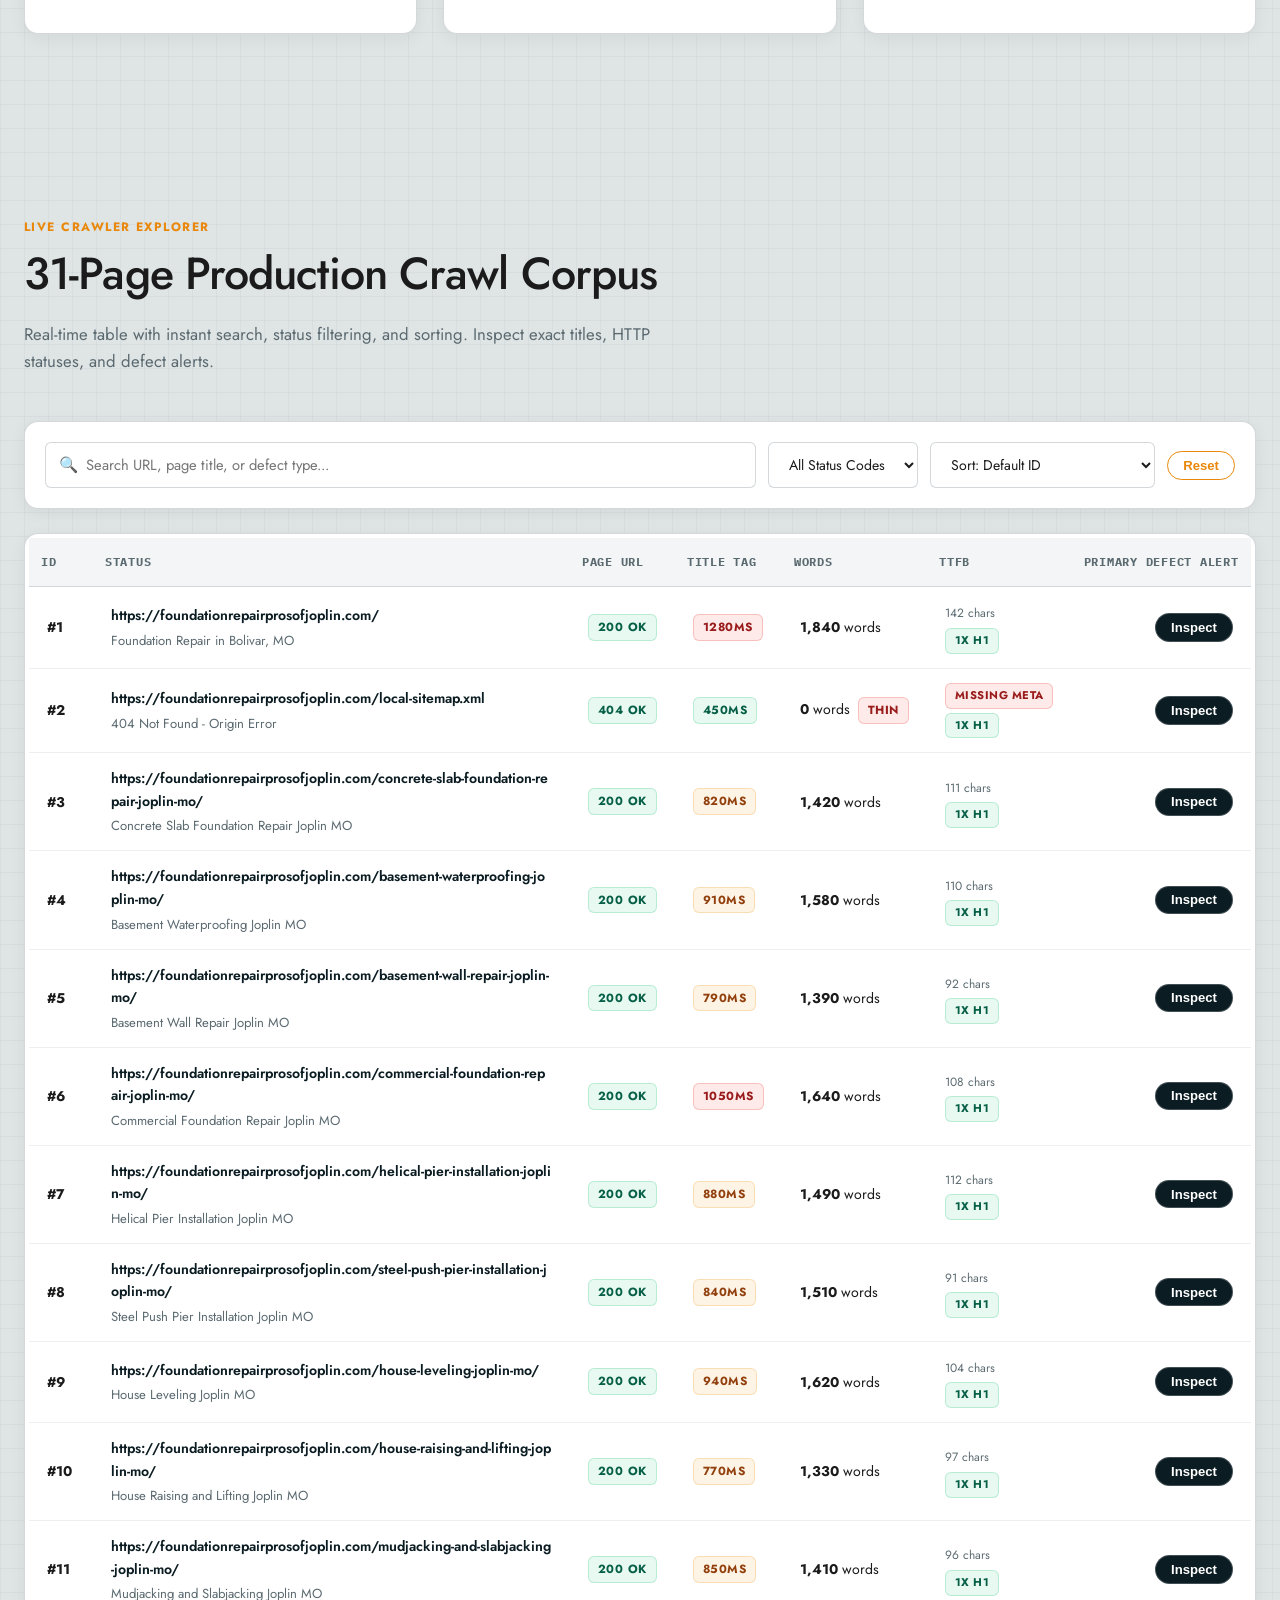
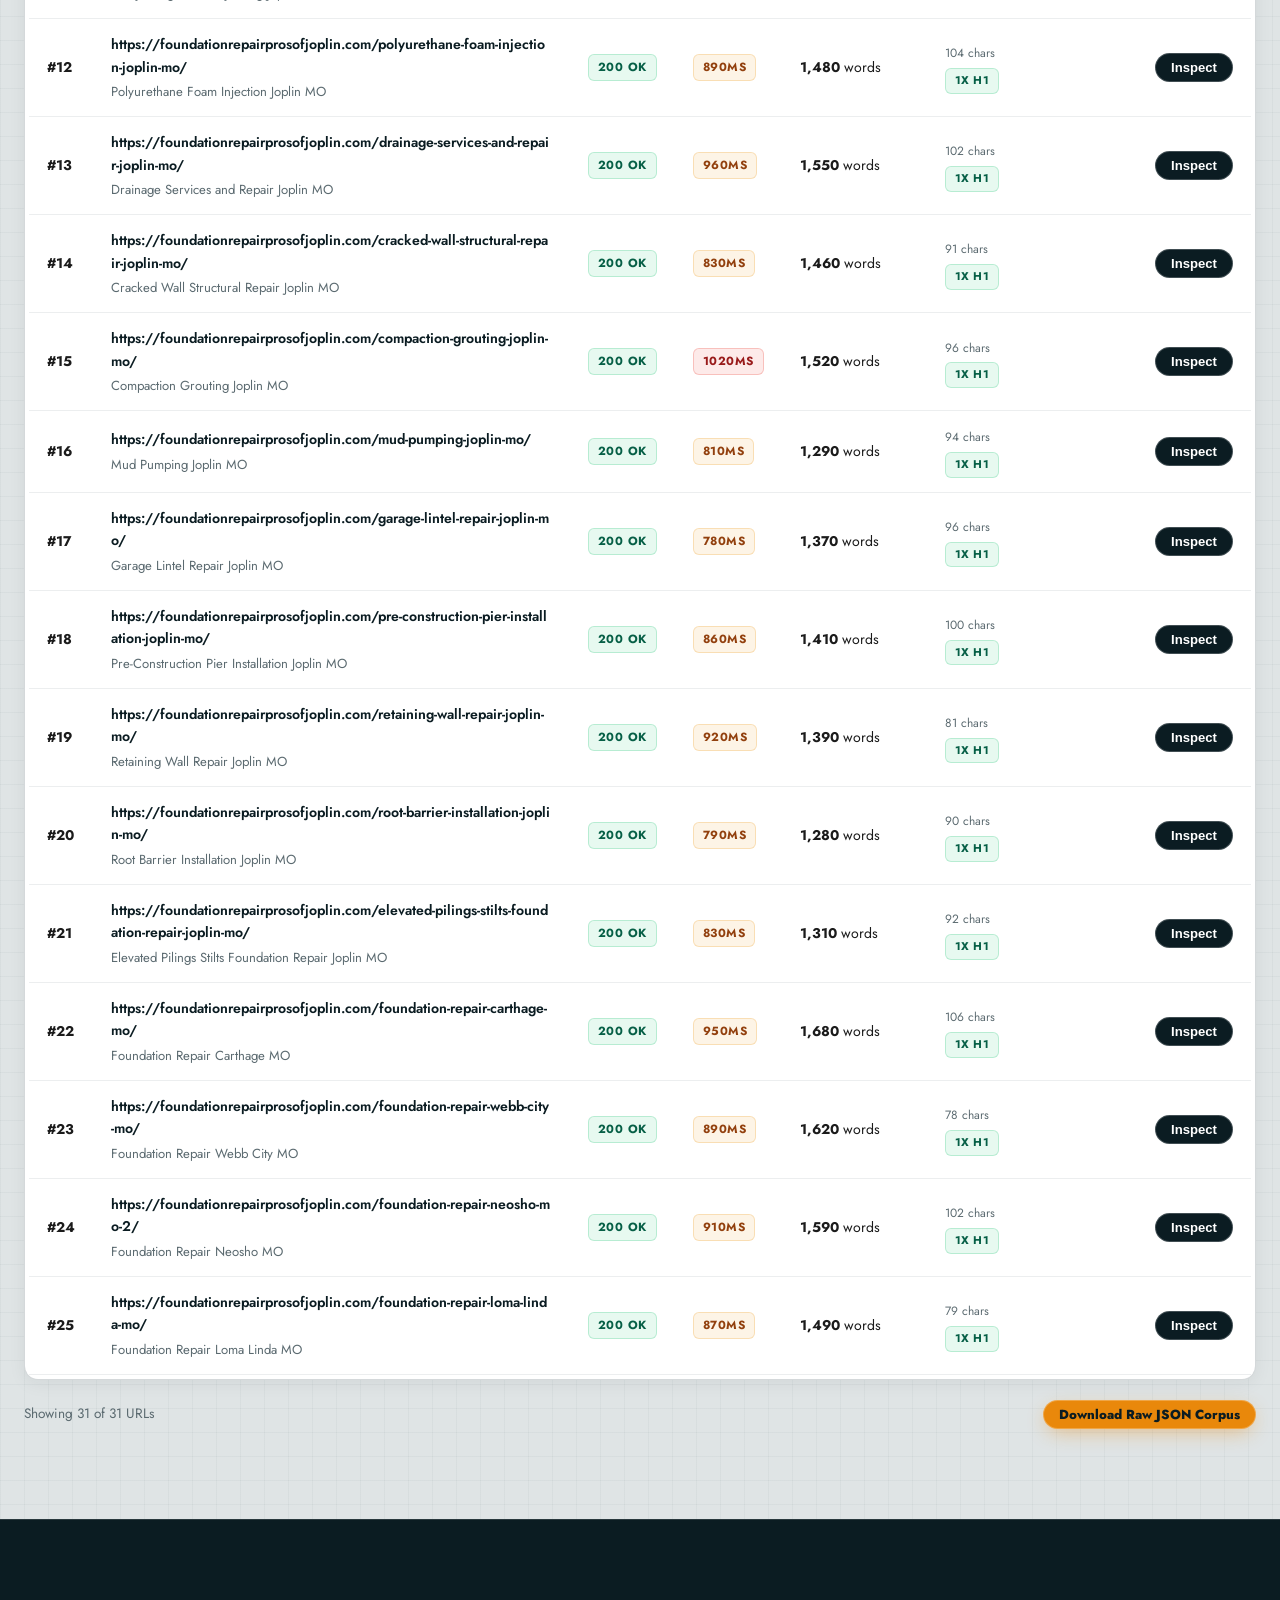
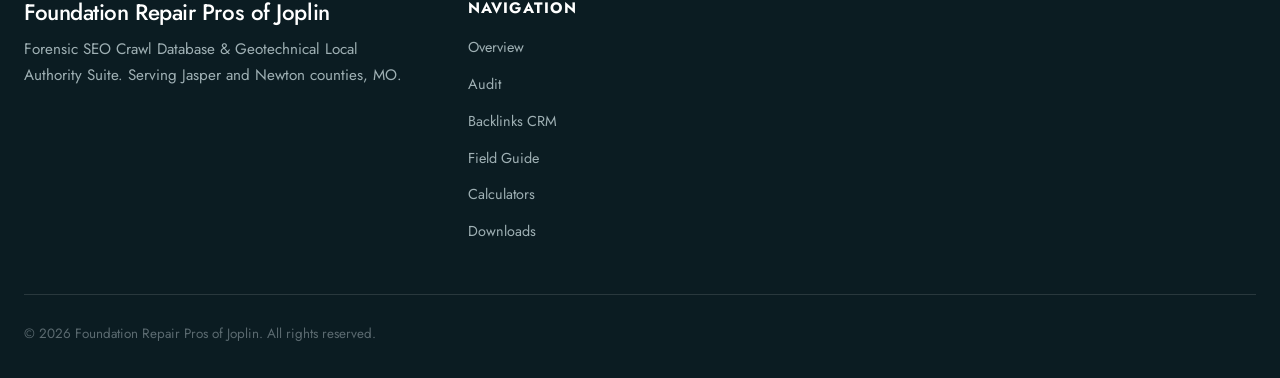
==== commit 363c781c: "feat: switch entire portal suite to SOP Machine Blueprint with high-contrast data tables and Jost fo" ====
--- a/audit.html
+++ b/audit.html
@@ -6,8 +6,7 @@
   <title>31-Page Forensic SEO Crawl Database | Foundation Repair Pros of Joplin</title>
   <meta name="description" content="Searchable, filterable 31-page live crawl database and technical remediation matrix for foundationrepairprosofjoplin.com.">
   <link rel="preconnect" href="https://fonts.googleapis.com">
-  <link rel="preconnect" href="https://fonts.gstatic.com" crossorigin>
-  <link rel="stylesheet" href="https://fonts.googleapis.com/css2?family=Plus+Jakarta+Sans:wght@400;500;600;700;800&family=Inter:wght@400;500;600;700;800&family=JetBrains+Mono:wght@400;500;700&display=swap">
+  <link rel="stylesheet" href="https://fonts.googleapis.com/css2?family=IBM+Plex+Mono:wght@400;500;600&family=Jost:wght@400;500;600;700;800;900&display=swap">
   <link rel="stylesheet" href="css/main.css">
   <link rel="icon" type="image/png" href="https://foundationrepairprosofjoplin.com/wp-content/uploads/2022/09/Foundation-Repair-Pros-of-Joplin-Logo-1-150x143.png">
 </head>
@@ -192,7 +191,7 @@
   </section>
 
   <!-- Live 31-URL Crawl Database Section -->
-  <section class="section section-dark" id="crawlDatabaseSection">
+  <section class="section" id="crawlDatabaseSection">
     <div class="wrap">
       <div class="section-header">
         <span class="section-tag" style="color:var(--gold);">Live Crawler Explorer</span>
@@ -219,21 +218,21 @@
           <option value="time-desc">Sort: Slowest Response Time</option>
         </select>
 
-        <button id="resetFiltersBtn" class="btn btn-ghost btn-sm">Reset</button>
+        <button id="resetFiltersBtn" class="btn btn-outline-gold btn-sm">Reset</button>
       </div>
 
       <!-- Interactive Table Container -->
-      <div style="overflow-x:auto; background:rgba(255,255,255,0.02); border:1px solid var(--line); border-radius:14px; padding:16px;">
-        <table style="width:100%; border-collapse:collapse; font-size:0.88rem; color:#cbd5e1;">
+      <div class="table-responsive" style="overflow-x:auto; background:#ffffff; border:1px solid rgba(19,43,52,0.18); border-radius:14px; box-shadow:var(--shadow-card); padding:4px;">
+        <table class="data-table" style="width:100%; border-collapse:collapse; font-size:0.88rem;">
           <thead>
-            <tr style="border-bottom:1px solid var(--line); text-align:left; color:var(--gold-2);">
-              <th style="padding:12px;">ID</th>
-              <th style="padding:12px;">Status</th>
-              <th style="padding:12px;">Page URL</th>
-              <th style="padding:12px;">Title Tag</th>
-              <th style="padding:12px;">Words</th>
-              <th style="padding:12px;">TTFB</th>
-              <th style="padding:12px;">Primary Defect Alert</th>
+            <tr style="text-align:left;">
+              <th style="padding:14px 12px;">ID</th>
+              <th style="padding:14px 12px;">Status</th>
+              <th style="padding:14px 12px;">Page URL</th>
+              <th style="padding:14px 12px;">Title Tag</th>
+              <th style="padding:14px 12px;">Words</th>
+              <th style="padding:14px 12px;">TTFB</th>
+              <th style="padding:14px 12px;">Primary Defect Alert</th>
             </tr>
           </thead>
           <tbody id="crawlTableBody">
@@ -242,9 +241,9 @@
         </table>
       </div>
 
-      <div style="margin-top:20px; display:flex; justify-content:space-between; align-items:center; font-size:0.85rem; color:var(--muted-light);">
+      <div style="margin-top:20px; display:flex; justify-content:space-between; align-items:center; font-size:0.85rem; color:var(--muted);">
         <span id="crawlRecordCount">Showing 31 of 31 URLs</span>
-        <a href="downloads.html" class="btn btn-outline-gold btn-sm">Download Raw JSON Corpus</a>
+        <a href="downloads.html" class="btn btn-gold btn-sm">Download Raw JSON Corpus</a>
       </div>
     </div>
   </section>
--- a/css/main.css
+++ b/css/main.css
@@ -1,50 +1,51 @@
 /* ==========================================================================
    Foundation Repair Pros of Joplin — Engineering & Property Intelligence Suite
-   Casual Modern Tech Theme (Approachable Neo-Tech & Friendly Modern SaaS)
+   SOP Machine Blueprint Design System (Industrial Blueprint & High-Precision Forensic)
    ========================================================================== */
 
 :root {
-  /* Casual Modern Tech Theme Palette */
-  --ink: #134e4a;               /* Deep Forest Ink */
-  --ink-2: #0f3d3a;             /* Deep Teal Slate */
-  --ink-3: #1a4945;             /* Elevated Teal Surface */
-  --paper: #f7f9f9;             /* Soft Mint-Gray Canvas */
-  --paper-2: #edf2f2;           /* Soft Surface Alt */
-  --paper-card: #ffffff;        /* Crisp White Card */
-  --text: #283e3c;              /* Deep Forest Teal Text */
-  --muted: #627b79;             /* Approachable Slate-Teal Muted */
-  --muted-light: #94a9a7;       /* Subtle Text on Ink */
+  /* SOP Machine Blueprint Design System */
+  --navy-deep: #0b1c22;
+  --ink: #0b1c22;               /* Deep Petroleum Navy */
+  --ink-2: #081a21;             /* Terminal Black/Navy */
+  --ink-3: #10262d;             /* Petroleum Surface */
+  --paper: #dfe4e5;             /* Blueprint Light Grid Canvas */
+  --paper-2: #f3f5f6;           /* Crisp Panel Background */
+  --paper-card: #ffffff;        /* Pure White High-Contrast Card */
+  --text: #1b1b1b;              /* Stark Pitch Charcoal Ink (100% Legibility) */
+  --muted: #5b6a70;             /* Cool Technical Graphite */
+  --muted-light: #9fb0b4;       /* Text on Deep Petroleum */
   
-  /* Brand Casual Neo-Tech Accents */
-  --gold: #0d9488;              /* Friendly Emerald Teal (Primary Accent) */
-  --gold-2: #14b8a6;            /* Vibrant Light Teal Highlight */
-  --bmg-blue: #0284c7;          /* Sky Blue Accent */
-  --bmg-navy: #134e4a;          /* Forest Ink */
-  --teal: #0d9488;              /* Signal Emerald Teal */
-  --green: #10b981;             /* Success Mint Green */
-  --amber: #f97316;             /* Warm Tangerine Coral (Alert/Warning) */
-  --red: #ef4444;               /* Critical Coral Red */
+  /* High-Visibility Signal Accents */
+  --gold: #e9880b;              /* Safety Hazard Amber (Primary Accent) */
+  --gold-2: #f59e0b;            /* Bright Amber Shimmer */
+  --bmg-blue: #2f67f6;          /* Engineering Cobalt */
+  --bmg-navy: #0b1c22;          /* Petroleum Deep */
+  --teal: #0f766e;              /* Signal KV Teal */
+  --green: #16a34a;             /* Success Green */
+  --amber: #e9880b;             /* Safety Amber */
+  --red: #b4233a;               /* Alert Red */
   
-  /* Structural Hairlines & Insets */
+  /* Structural Hairlines */
   --line: rgba(255, 255, 255, 0.12);
   --line-strong: rgba(255, 255, 255, 0.22);
-  --line-dark: #d5e0df;         /* Soft Mint-Gray Border */
-  --line-dark-hover: #bccac9;   /* Hover Border */
+  --line-dark: rgba(19, 43, 52, 0.18);
+  --line-dark-hover: rgba(19, 43, 52, 0.35);
   
-  /* Soft Modern Radii & Elevation */
-  --radius-sm: 8px;
-  --radius: 16px;
-  --radius-lg: 24px;
+  /* Precision Radii & Elevation */
+  --radius-sm: 6px;
+  --radius: 14px;
+  --radius-lg: 18px;
   --radius-pill: 9999px;
-  --shadow: 0 25px 60px -20px rgba(13, 148, 136, 0.16);
-  --shadow-card: 0 10px 25px -5px rgba(13, 148, 136, 0.07), 0 4px 10px -2px rgba(0, 0, 0, 0.03);
-  --shadow-hover: 0 20px 40px -15px rgba(13, 148, 136, 0.18);
+  --shadow: 0 20px 55px rgba(12, 30, 36, 0.16);
+  --shadow-card: 0 4px 18px rgba(12, 30, 36, 0.06);
+  --shadow-hover: 0 12px 30px rgba(12, 30, 36, 0.14);
   
-  /* Typography: Friendly, geometric, highly legible Plus Jakarta Sans */
-  --serif: "Plus Jakarta Sans", -apple-system, BlinkMacSystemFont, "Segoe UI", Roboto, sans-serif;
-  --sans: "Plus Jakarta Sans", -apple-system, BlinkMacSystemFont, "Segoe UI", Roboto, sans-serif;
-  --mono: "JetBrains Mono", ui-monospace, SFMono-Regular, Menlo, monospace;
-  --max: 1200px;
+  /* Typography: Jost (Architectural Geometric) & IBM Plex Mono */
+  --serif: "Jost", -apple-system, BlinkMacSystemFont, "Segoe UI", Roboto, sans-serif;
+  --sans: "Jost", -apple-system, BlinkMacSystemFont, "Segoe UI", Roboto, sans-serif;
+  --mono: "IBM Plex Mono", ui-monospace, SFMono-Regular, Menlo, monospace;
+  --max: 1280px;
 }
 
 *, *::before, *::after {
@@ -61,10 +62,14 @@
   margin: 0;
   padding: 0;
   font-family: var(--sans);
-  font-size: 17px;
-  line-height: 1.65;
+  font-size: 15.5px;
+  line-height: 1.6;
   color: var(--text);
-  background: var(--paper);
+  background-color: #dfe4e5;
+  background-image:
+    linear-gradient(rgba(19, 43, 52, 0.035) 1px, transparent 1px),
+    linear-gradient(90deg, rgba(19, 43, 52, 0.035) 1px, transparent 1px);
+  background-size: 24px 24px;
   -webkit-font-smoothing: antialiased;
   -moz-osx-font-smoothing: grayscale;
 }
@@ -108,14 +113,15 @@
    TOP ANNOUNCEMENT BAR
    ========================================================================== */
 .top-strip {
-  background: var(--ink-2);
-  color: var(--muted-light);
-  font-size: 0.8125rem;
+  background: #081a21;
+  color: #9fb0b4;
+  font-family: var(--mono);
+  font-size: 0.8rem;
   min-height: 40px;
   padding: 0 24px;
   display: flex;
   align-items: center;
-  border-bottom: 1px solid var(--line);
+  border-bottom: 1px solid rgba(255, 255, 255, 0.08);
 }
 .top-strip-inner {
   width: 100%;
@@ -136,9 +142,10 @@
   display: inline-flex;
   align-items: center;
   justify-content: center;
-  background: rgba(13, 148, 136, 0.2);
-  color: var(--gold-2);
-  border: 1px solid rgba(20, 184, 166, 0.35);
+  background: rgba(233, 136, 11, 0.18);
+  color: var(--gold);
+  border: 1px solid rgba(233, 136, 11, 0.4);
+  font-family: var(--mono);
   font-size: 0.68rem;
   font-weight: 700;
   height: 22px;
@@ -160,28 +167,28 @@
   align-items: center;
   gap: 5px;
   color: #cbd5e1;
-  font-size: 0.8125rem;
+  font-size: 0.8rem;
   font-weight: 500;
   line-height: 1;
   white-space: nowrap;
   transition: color 0.2s ease;
 }
 .top-strip-right a:hover {
-  color: var(--gold-2);
+  color: var(--gold);
 }
 
 /* ==========================================================================
    SITE HEADER & NAVIGATION
    ========================================================================== */
 .site-header {
-  background: rgba(15, 61, 58, 0.96);
+  background: rgba(11, 28, 34, 0.98);
   backdrop-filter: blur(14px);
   -webkit-backdrop-filter: blur(14px);
-  border-bottom: 1px solid var(--line);
+  border-bottom: 1px solid rgba(255, 255, 255, 0.08);
   position: sticky;
   top: 0;
   z-index: 1000;
-  box-shadow: 0 4px 20px rgba(15, 61, 58, 0.25);
+  box-shadow: 0 4px 24px rgba(11, 28, 34, 0.4);
 }
 .nav {
   display: flex;
@@ -276,10 +283,9 @@
   background: rgba(255, 255, 255, 0.08);
 }
 .nav-links a.active:not(.btn) {
-  color: var(--gold-2) !important;
-  background: rgba(13, 148, 136, 0.18) !important;
-  border: 1px solid rgba(20, 184, 166, 0.35) !important;
-  color: #ffffff !important;
+  color: var(--gold) !important;
+  background: rgba(233, 136, 11, 0.15) !important;
+  border: 1px solid rgba(233, 136, 11, 0.4) !important;
   font-weight: 600;
 }
 
@@ -287,29 +293,30 @@
 .nav-links .btn-gold,
 .nav-links a.btn-gold,
 .nav-links a.btn {
-  background: linear-gradient(135deg, var(--gold-2) 0%, var(--gold) 100%) !important;
-  color: #ffffff !important;
-  font-weight: 700 !important;
+  background: var(--gold) !important;
+  color: #0b1c22 !important;
+  font-weight: 800 !important;
   font-size: 0.86rem !important;
   height: 38px !important;
   padding: 0 18px !important;
   border-radius: 999px !important;
-  border: 1px solid rgba(255, 255, 255, 0.25) !important;
-  box-shadow: 0 4px 16px -2px rgba(13, 148, 136, 0.55) !important;
+  border: 1px solid rgba(255, 255, 255, 0.3) !important;
+  box-shadow: 0 4px 16px -2px rgba(233, 136, 11, 0.45) !important;
   margin-left: 8px;
   white-space: nowrap !important;
   line-height: 1 !important;
   display: inline-flex !important;
   align-items: center !important;
   justify-content: center !important;
+  text-decoration: none;
 }
 .nav-links .btn-gold:hover,
 .nav-links a.btn-gold:hover,
 .nav-links a.btn:hover {
-  background: linear-gradient(135deg, #2dd4bf 0%, #0f766e 100%) !important;
-  color: #ffffff !important;
+  background: #f59e0b !important;
+  color: #0b1c22 !important;
   transform: translateY(-1px);
-  box-shadow: 0 6px 20px -2px rgba(13, 148, 136, 0.75) !important;
+  box-shadow: 0 6px 20px -2px rgba(233, 136, 11, 0.65) !important;
 }
 
 /* Luxury Buttons */
@@ -333,16 +340,16 @@
   transform: translateY(-2px);
 }
 .btn-gold {
-  background: linear-gradient(135deg, var(--gold-2) 0%, var(--gold) 100%);
-  color: #ffffff !important;
-  box-shadow: 0 10px 24px -8px rgba(13, 148, 136, 0.55);
+  background: var(--gold);
+  color: #0b1c22 !important;
+  box-shadow: 0 6px 20px -4px rgba(233, 136, 11, 0.45);
   border-color: rgba(255,255,255,0.25);
-  font-weight: 700;
+  font-weight: 800;
 }
 .btn-gold:hover {
-  background: linear-gradient(135deg, #2dd4bf 0%, #0f766e 100%);
-  color: #ffffff !important;
-  box-shadow: 0 14px 28px -6px rgba(13, 148, 136, 0.75);
+  background: #f59e0b;
+  color: #0b1c22 !important;
+  box-shadow: 0 10px 24px -4px rgba(233, 136, 11, 0.65);
 }
 .btn-ghost {
   border-color: rgba(255, 255, 255, 0.25);
@@ -369,7 +376,7 @@
   background: transparent;
 }
 .btn-outline-gold:hover {
-  background: rgba(201, 163, 91, 0.12);
+  background: rgba(233, 136, 11, 0.15);
   color: var(--gold-2);
 }
 .btn-sm {
@@ -394,15 +401,13 @@
 }
 
 /* ==========================================================================
-   HERO SECTION (CASUAL MODERN TECH WITH LIVE REPORT GAUGE)
+   HERO SECTION (SOP MACHINE BLUEPRINT PALETTE)
    ========================================================================== */
 .hero {
-  background: radial-gradient(circle at 85% 20%, rgba(13, 148, 136, 0.22) 0%, transparent 60%),
-              radial-gradient(circle at 15% 90%, rgba(249, 115, 22, 0.12) 0%, transparent 50%),
-              var(--ink);
+  background: #081a21;
   color: #ffffff;
   padding: 80px 0 90px;
-  border-bottom: 1px solid var(--line);
+  border-bottom: 1px solid rgba(19, 43, 52, 0.25);
   position: relative;
   overflow: hidden;
 }
@@ -417,22 +422,23 @@
   align-items: center;
   gap: 8px;
   font-size: 0.78rem;
-  letter-spacing: 0.1em;
+  letter-spacing: 0.12em;
   text-transform: uppercase;
-  font-weight: 700;
-  color: #a7f3d0;
-  background: rgba(13, 148, 136, 0.15);
+  font-weight: 800;
+  color: var(--gold);
+  background: rgba(233, 136, 11, 0.12);
   padding: 6px 14px;
   border-radius: 999px;
-  border: 1px solid rgba(20, 184, 166, 0.35);
+  border: 1px solid rgba(233, 136, 11, 0.35);
+  font-family: var(--mono);
   margin-bottom: 22px;
 }
 .eyebrow .dot {
   width: 7px;
   height: 7px;
   border-radius: 50%;
-  background: #10b981;
-  box-shadow: 0 0 8px #10b981;
+  background: var(--gold);
+  box-shadow: 0 0 8px var(--gold);
 }
 .hero h1 {
   color: #ffffff;
@@ -441,7 +447,12 @@
 .hero h1 em {
   font-style: normal;
   font-weight: 700;
-  color: #2dd4bf;
+  color: var(--gold);
+}
+.hero .lead {
+  font-size: 1.15rem;
+  color: #c5d3d6;
+  line-height: 1.65;
 }
 .hero .lead {
   font-size: 1.15rem;
@@ -680,7 +691,7 @@
   color: #ffffff;
 }
 .card-dark:hover {
-  border-color: rgba(201, 163, 91, 0.35);
+  border-color: rgba(233, 136, 11, 0.4);
 }
 .card-dark h3, .card-dark h4 {
   color: #ffffff;
@@ -816,7 +827,7 @@
 .search-input:focus {
   outline: none;
   border-color: var(--gold);
-  box-shadow: 0 0 0 3px rgba(201, 163, 91, 0.15);
+  box-shadow: 0 0 0 3px rgba(233, 136, 11, 0.2);
 }
 .search-icon {
   position: absolute;
@@ -874,37 +885,53 @@
   overflow-x: auto;
   border: 1px solid var(--line-dark);
   border-radius: var(--radius);
-  background: #ffffff;
+  background: #ffffff !important;
   box-shadow: var(--shadow-card);
 }
-table.data-table {
+table, table.data-table {
   width: 100%;
   border-collapse: collapse;
   font-size: 0.9rem;
   text-align: left;
-}
-table.data-table th {
-  background: #fbf9f5;
-  color: var(--ink);
-  font-family: var(--sans);
+  background: #ffffff !important;
+  color: #1b1b1b !important;
+}
+table th, table.data-table th {
+  background: #f3f5f6 !important;
+  color: #5b6a70 !important;
+  font-family: var(--mono);
   font-weight: 700;
-  font-size: 0.82rem;
-  letter-spacing: 0.04em;
+  font-size: 0.78rem;
+  letter-spacing: 0.06em;
   text-transform: uppercase;
-  padding: 16px 18px;
-  border-bottom: 1px solid var(--line-dark);
+  padding: 14px 18px;
+  border-bottom: 1px solid rgba(19, 43, 52, 0.15) !important;
   white-space: nowrap;
 }
-table.data-table td {
+table td, table.data-table td {
   padding: 14px 18px;
-  border-bottom: 1px solid var(--line-dark);
+  border-bottom: 1px solid rgba(19, 43, 52, 0.08) !important;
   vertical-align: middle;
-}
-table.data-table tr:hover td {
-  background: #fbf9f5;
-}
-table.data-table tr:last-child td {
+  color: #1b1b1b !important;
+  background: #ffffff !important;
+}
+table tr:hover td, table.data-table tr:hover td {
+  background: #f8fafc !important;
+}
+table tr:last-child td, table.data-table tr:last-child td {
   border-bottom: none;
+}
+table td a {
+  color: #0b1c22 !important;
+  font-weight: 600;
+  text-decoration: none;
+}
+table td a:hover {
+  color: #2f67f6 !important;
+  text-decoration: underline;
+}
+table td strong {
+  color: #1b1b1b !important;
 }
 
 /* ==========================================================================
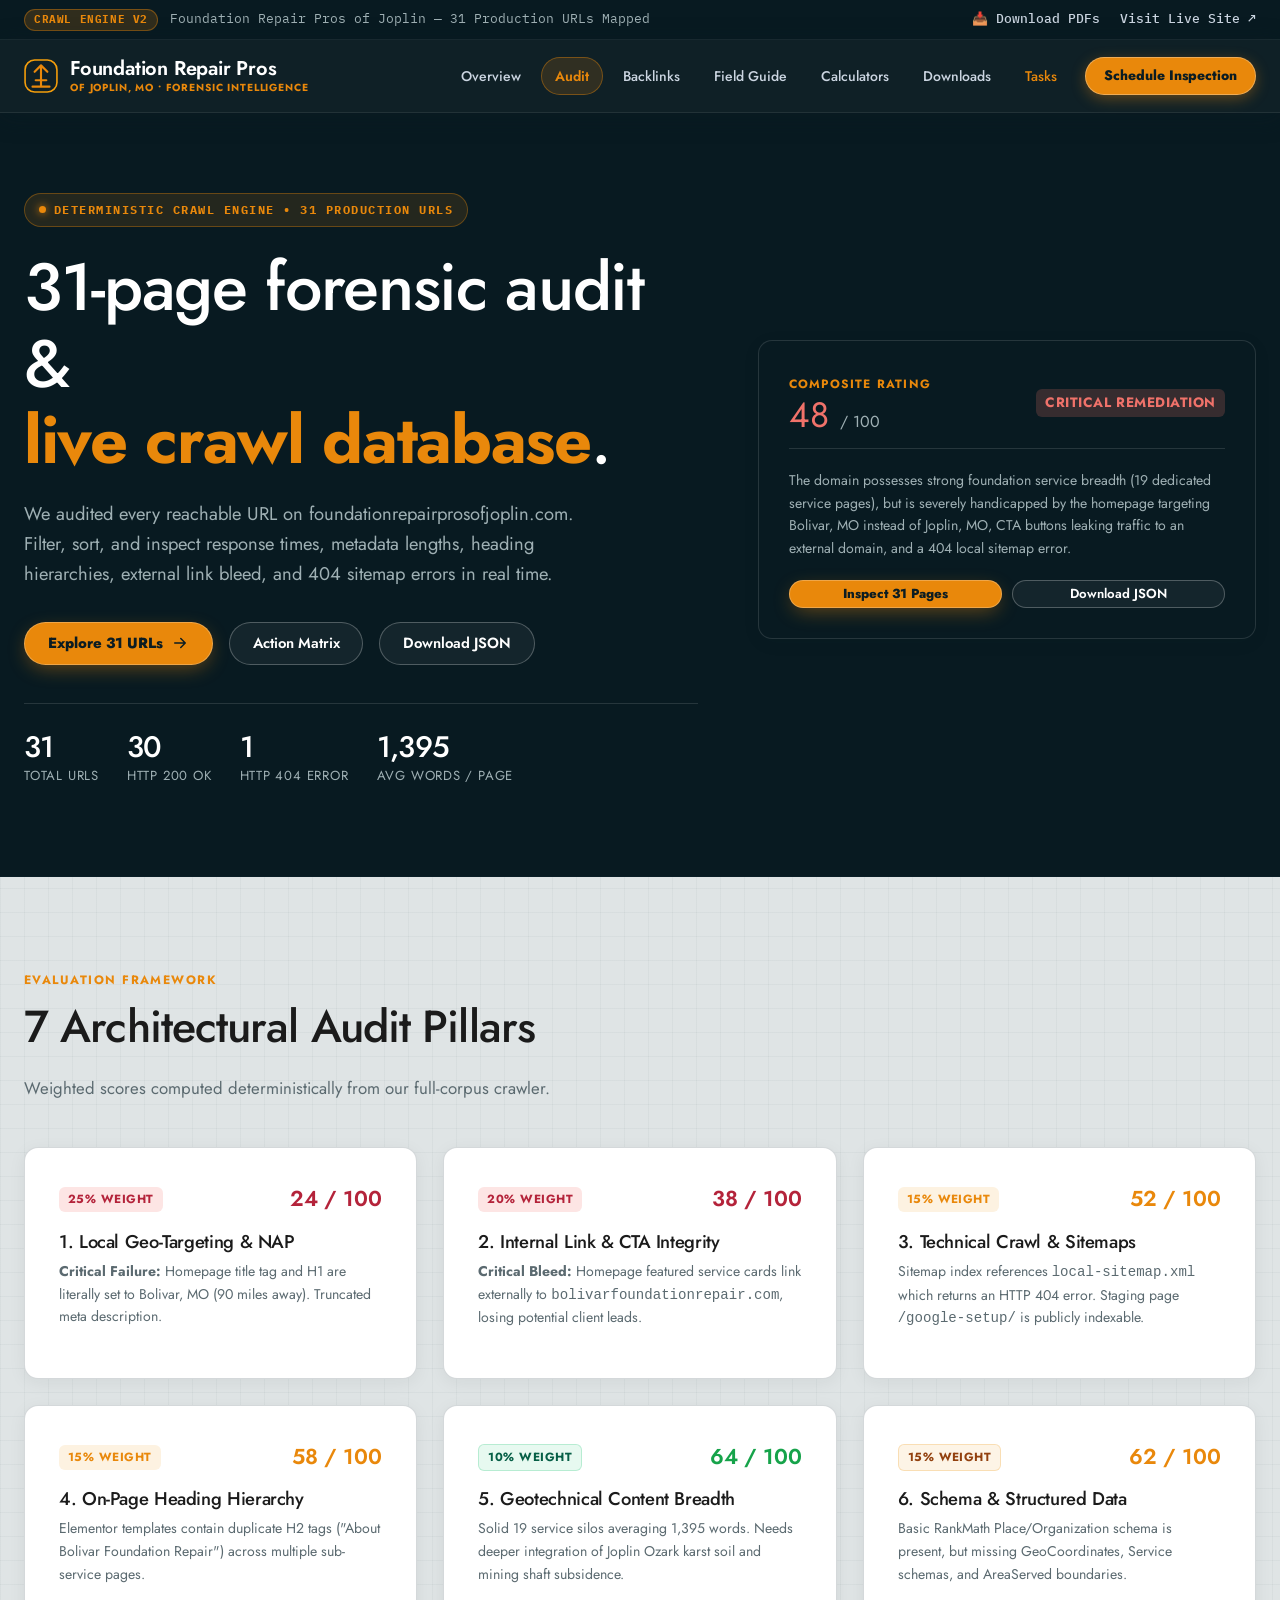
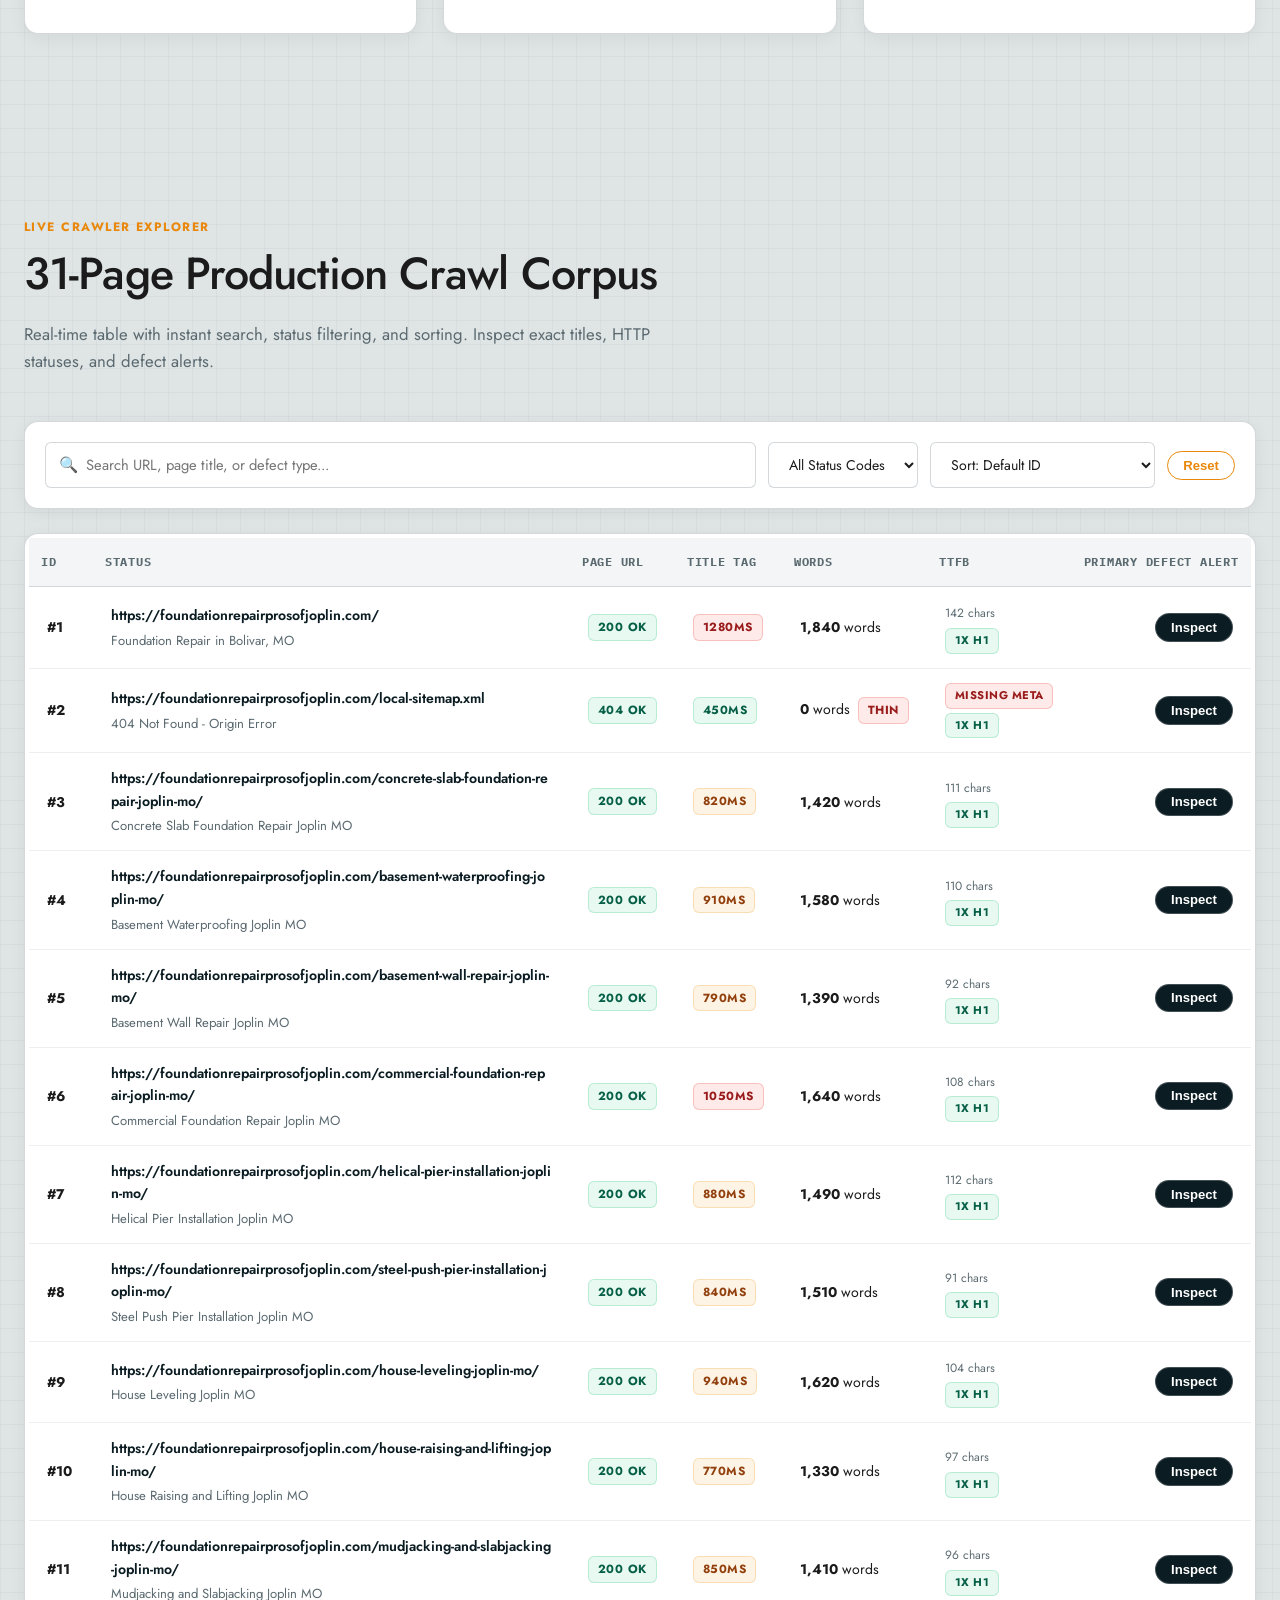
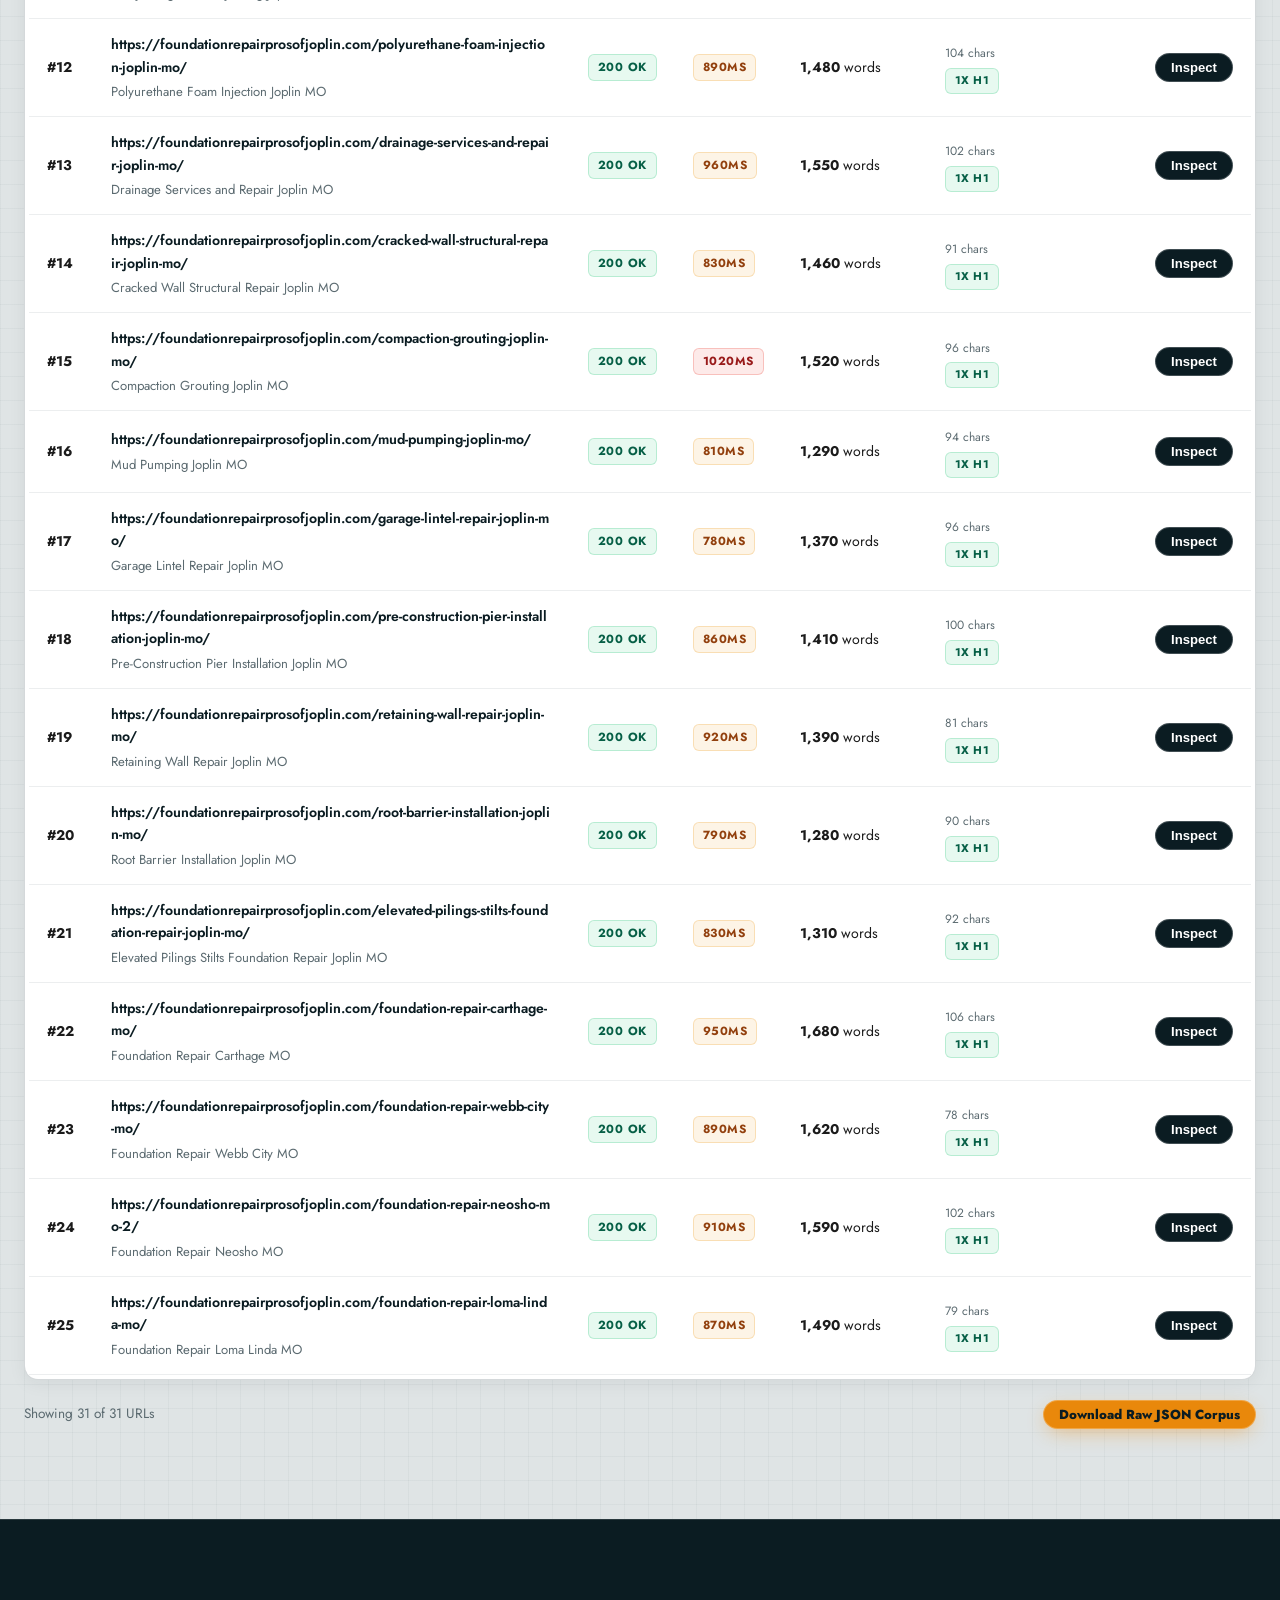
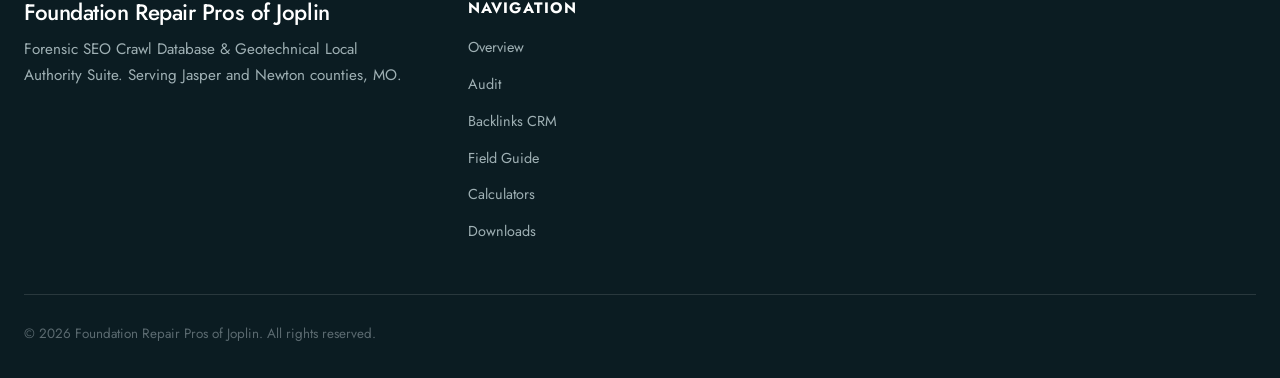
==== commit 67714cb5: "feat: add GoMega & ClickUp hybrid Admin Task Dashboard (tasks.html) with drag-and-drop Kanban, multi" ====
--- a/audit.html
+++ b/audit.html
@@ -51,6 +51,7 @@
         <li><a href="blog.html">Field Guide</a></li>
         <li><a href="calculators.html">Calculators</a></li>
         <li><a href="downloads.html">Downloads</a></li>
+        <li><a href="tasks.html" style="color:var(--gold);">Tasks</a></li>
         <li><a class="btn btn-gold btn-sm" href="#" data-open-lead-modal>Schedule Inspection</a></li>
       </ul>
     </div>
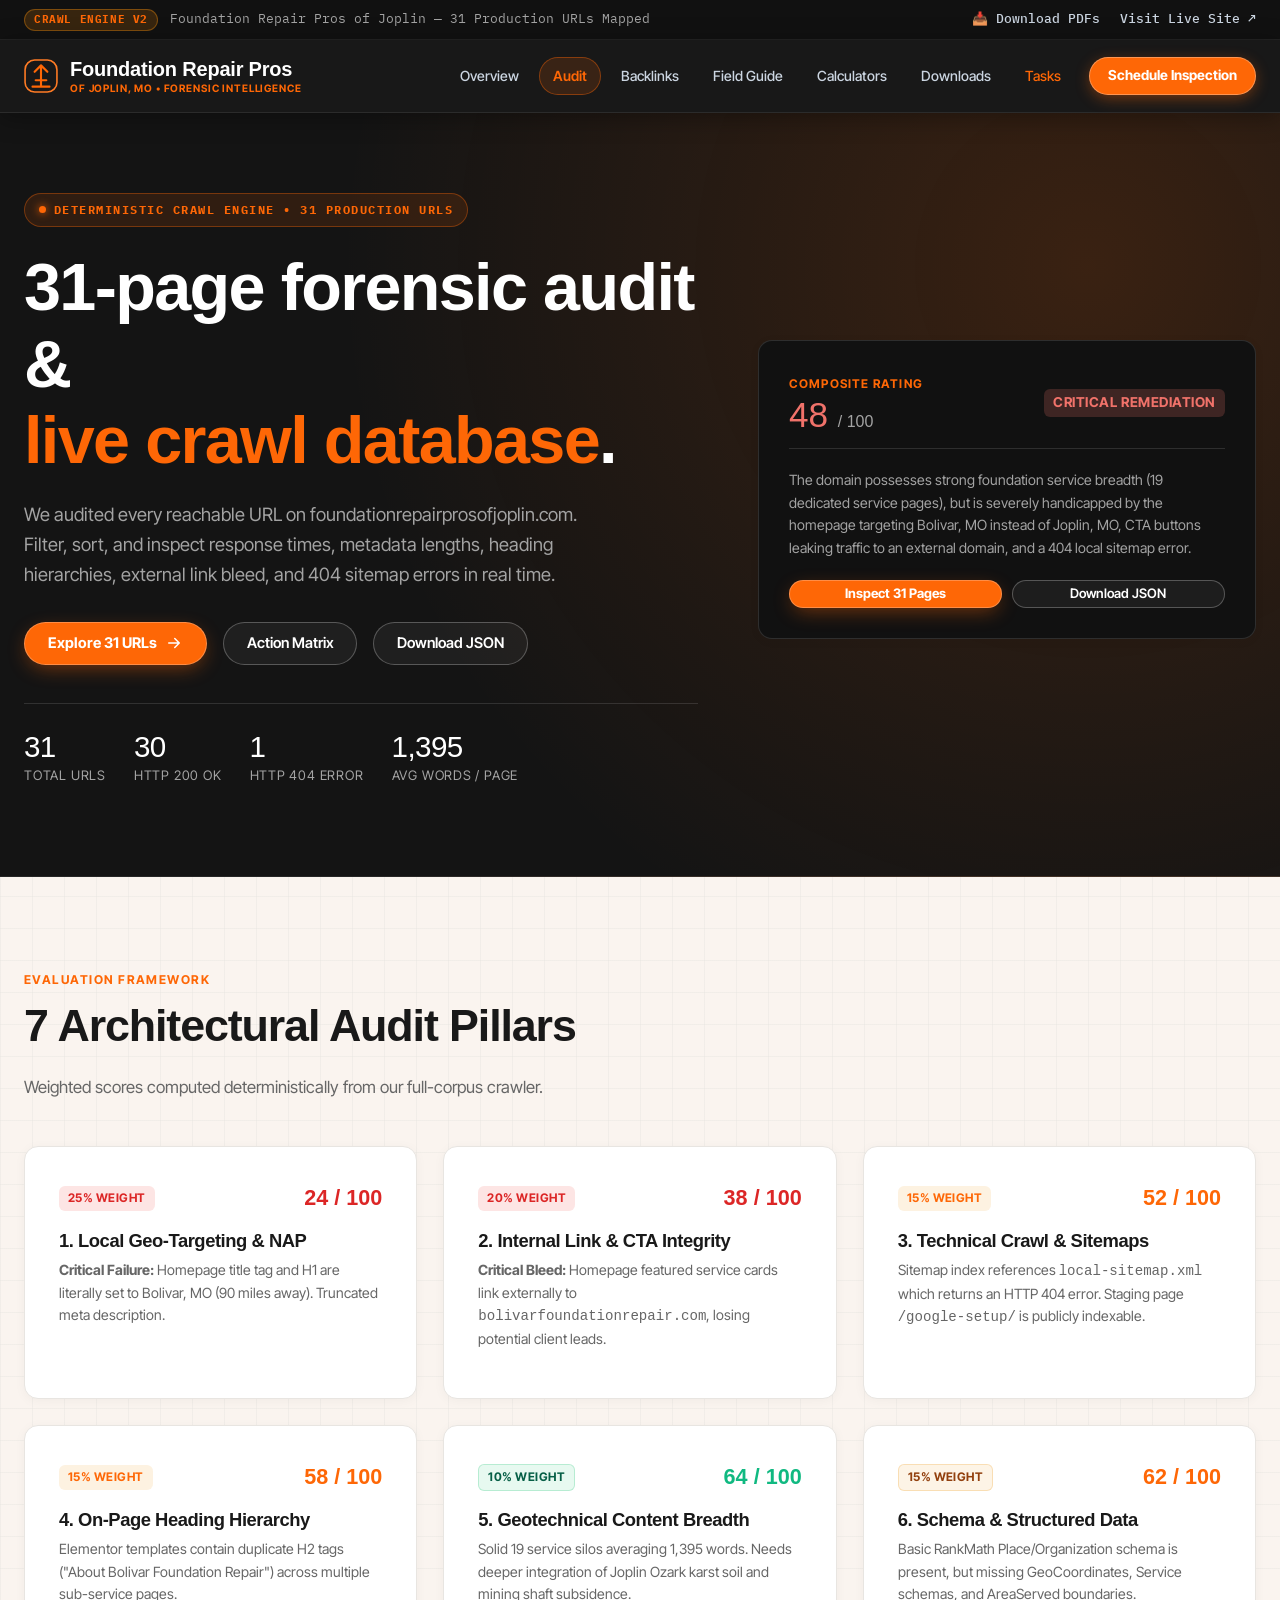
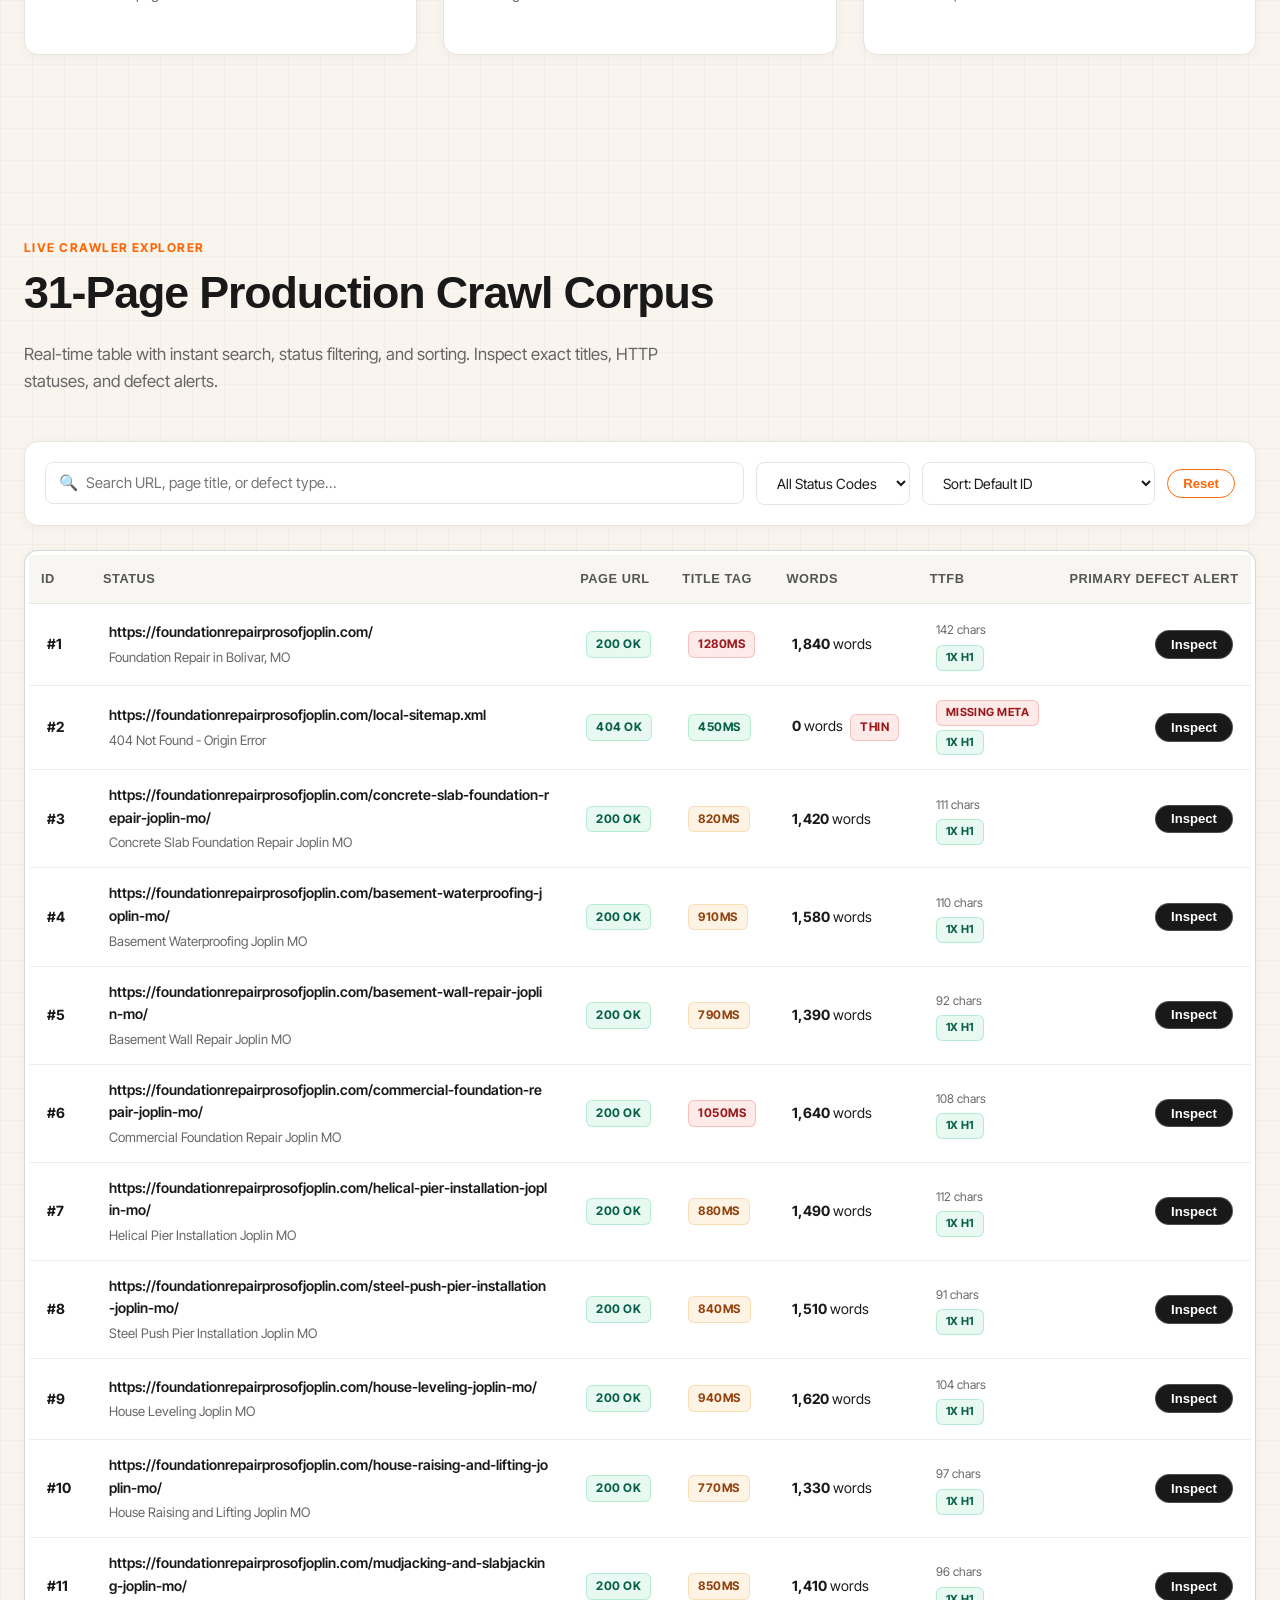
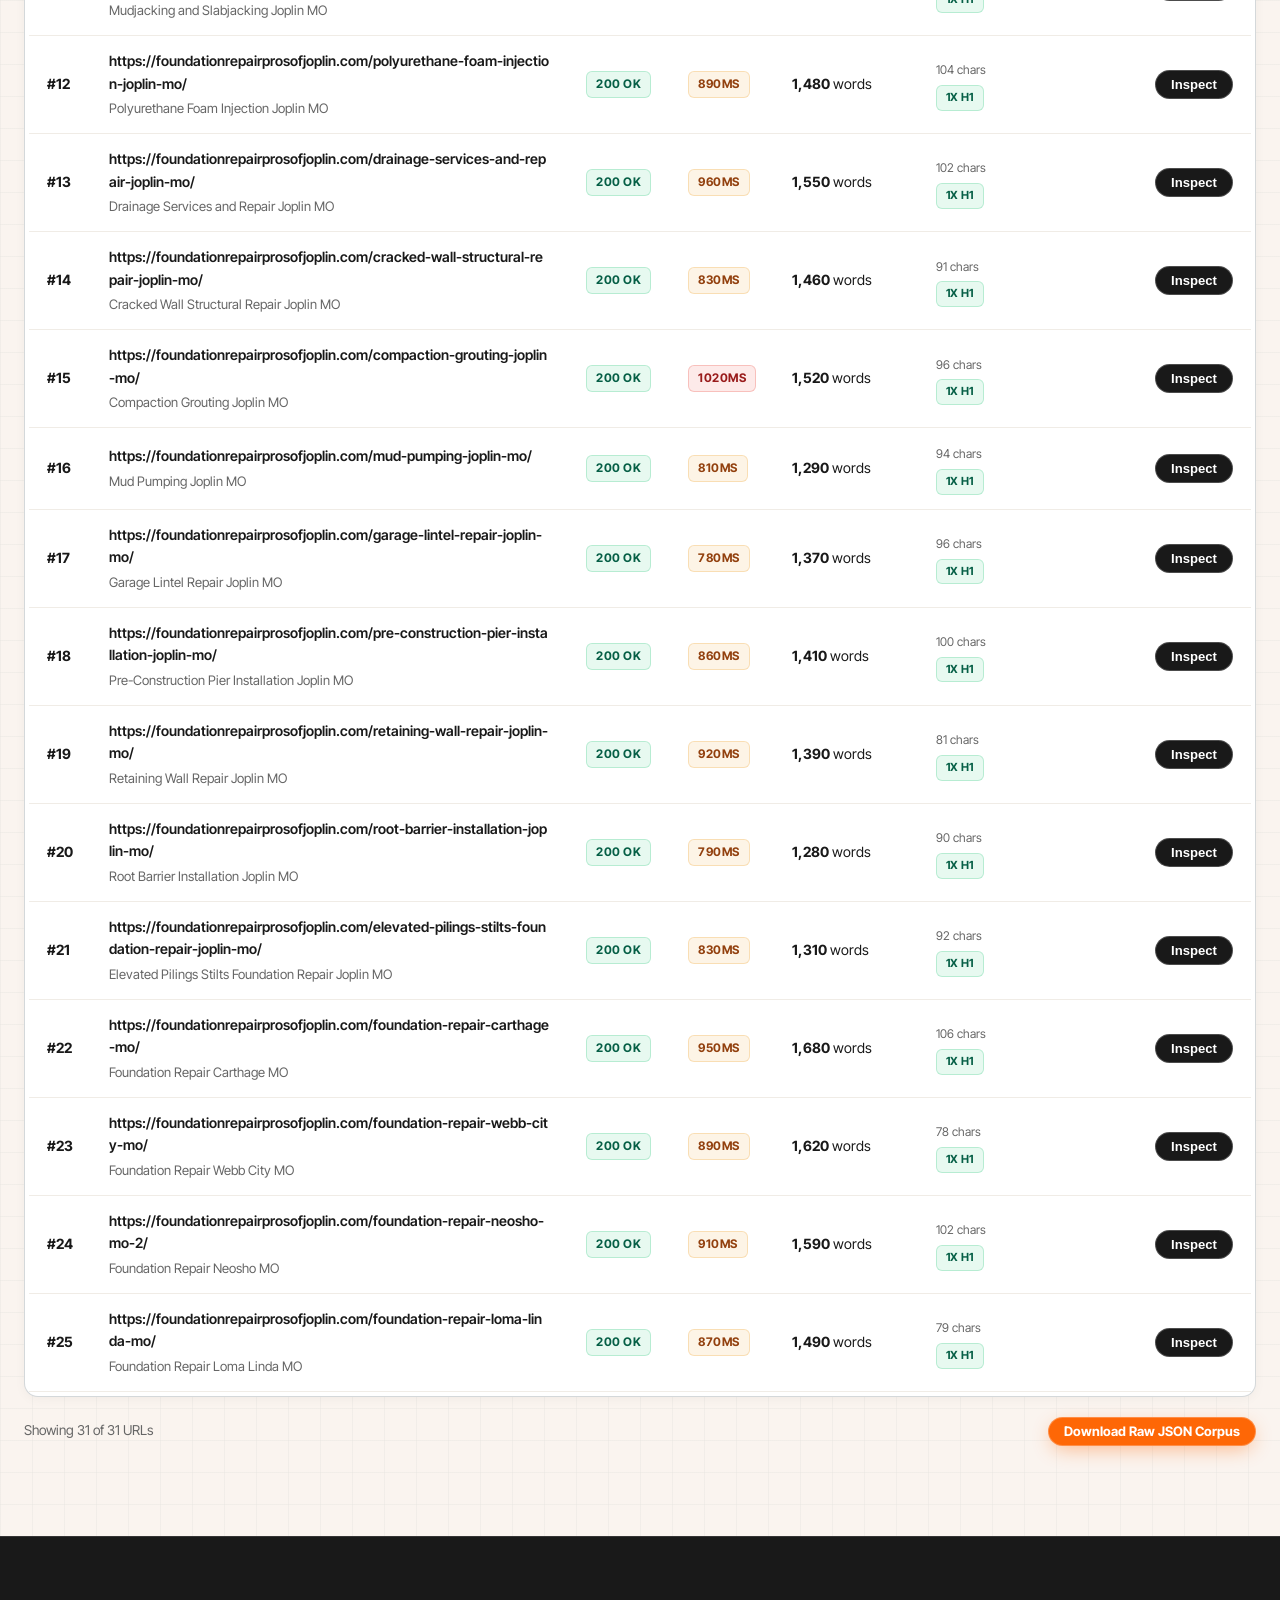
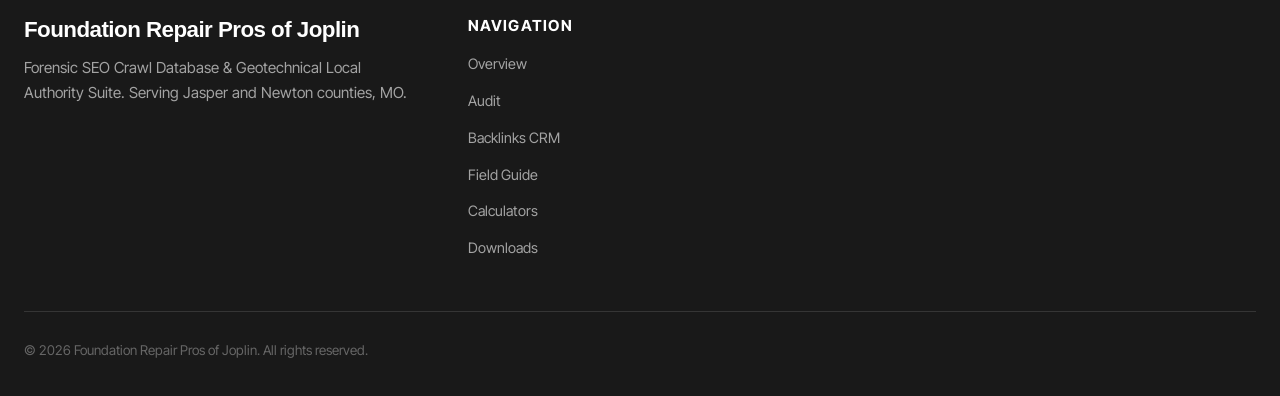
==== commit e5b1aed2: "feat: apply Kherk Roldan SEO theme with Clash Grotesk fonts and electric orange palette across entir" ====
--- a/audit.html
+++ b/audit.html
@@ -6,7 +6,10 @@
   <title>31-Page Forensic SEO Crawl Database | Foundation Repair Pros of Joplin</title>
   <meta name="description" content="Searchable, filterable 31-page live crawl database and technical remediation matrix for foundationrepairprosofjoplin.com.">
   <link rel="preconnect" href="https://fonts.googleapis.com">
-  <link rel="stylesheet" href="https://fonts.googleapis.com/css2?family=IBM+Plex+Mono:wght@400;500;600&family=Jost:wght@400;500;600;700;800;900&display=swap">
+  <link rel="preconnect" href="https://fonts.gstatic.com" crossorigin>
+  <link rel="preconnect" href="https://api.fontshare.com">
+  <link rel="stylesheet" href="https://api.fontshare.com/v2/css?f[]=clash-grotesk@300,400,500,600,700&display=swap">
+  <link rel="stylesheet" href="https://fonts.googleapis.com/css2?family=IBM+Plex+Mono:wght@400;500;600&family=Inter+Tight:ital,wght@0,300..900;1,300..900&family=Manrope:wght@400;500;600;700;800&display=swap">
   <link rel="stylesheet" href="css/main.css">
   <link rel="icon" type="image/png" href="https://foundationrepairprosofjoplin.com/wp-content/uploads/2022/09/Foundation-Repair-Pros-of-Joplin-Logo-1-150x143.png">
 </head>
--- a/css/main.css
+++ b/css/main.css
@@ -1,49 +1,55 @@
 /* ==========================================================================
    Foundation Repair Pros of Joplin — Engineering & Property Intelligence Suite
-   SOP Machine Blueprint Design System (Industrial Blueprint & High-Precision Forensic)
+   Kherk Roldan SEO Design System (Clash Grotesk + Inter Tight + Electric Orange)
+   Direct Architecture from https://kherkroldanseo.com/
    ========================================================================== */
 
+@import url('https://api.fontshare.com/v2/css?f[]=clash-grotesk@300,400,500,600,700&display=swap');
+@import url('https://fonts.googleapis.com/css2?family=IBM+Plex+Mono:wght@400;500;600&family=Inter+Tight:ital,wght@0,300..900;1,300..900&family=Manrope:wght@400;500;600;700;800&display=swap');
+
 :root {
-  /* SOP Machine Blueprint Design System */
-  --navy-deep: #0b1c22;
-  --ink: #0b1c22;               /* Deep Petroleum Navy */
-  --ink-2: #081a21;             /* Terminal Black/Navy */
-  --ink-3: #10262d;             /* Petroleum Surface */
-  --paper: #dfe4e5;             /* Blueprint Light Grid Canvas */
-  --paper-2: #f3f5f6;           /* Crisp Panel Background */
-  --paper-card: #ffffff;        /* Pure White High-Contrast Card */
-  --text: #1b1b1b;              /* Stark Pitch Charcoal Ink (100% Legibility) */
-  --muted: #5b6a70;             /* Cool Technical Graphite */
-  --muted-light: #9fb0b4;       /* Text on Deep Petroleum */
+  /* Kherk Roldan SEO Design System Tokens */
+  --navy-deep: #141414;
+  --ink: #191919;               /* Pitch Charcoal Black (#191919 from kherkroldanseo.com) */
+  --ink-2: #111111;             /* Pure Deep Dark */
+  --ink-3: #222222;             /* Surface Charcoal */
+  --paper: #FAF4EF;             /* Warm Editorial Sand / Linen Canvas (#FAF4EF from kherkroldanseo.com) */
+  --paper-2: #F5EFEB;           /* Crisp Sand Surface */
+  --paper-card: #FFFFFF;        /* Pure White High-Contrast Card */
+  --text: #191919;              /* Pitch Charcoal Ink (100% Legibility) */
+  --muted: #666666;             /* Warm Medium Gray (#737373 / #666666) */
+  --muted-light: #A3A3A3;       /* Subtext on Deep Dark */
   
-  /* High-Visibility Signal Accents */
-  --gold: #e9880b;              /* Safety Hazard Amber (Primary Accent) */
-  --gold-2: #f59e0b;            /* Bright Amber Shimmer */
-  --bmg-blue: #2f67f6;          /* Engineering Cobalt */
-  --bmg-navy: #0b1c22;          /* Petroleum Deep */
-  --teal: #0f766e;              /* Signal KV Teal */
-  --green: #16a34a;             /* Success Green */
-  --amber: #e9880b;             /* Safety Amber */
-  --red: #b4233a;               /* Alert Red */
+  /* Signature Brand Accent: Kherk Roldan Electric Orange */
+  --gold: #FE6706;              /* Electric Tangerine Orange (#FE6706 from kherkroldanseo.com) */
+  --gold-2: #FF7B24;            /* Bright Orange Shimmer */
+  --gold-tint: #FFF0E6;         /* Soft Peach Pill Tint (#FFF0E6 from kherkroldanseo.com) */
+  --bmg-blue: #2563EB;          /* Engineering Cobalt */
+  --bmg-navy: #191919;          /* Deep Dark */
+  --teal: #0D9488;              /* Signal KV Teal */
+  --green: #10B981;             /* Success Green */
+  --amber: #FE6706;             /* Electric Orange Accent */
+  --red: #DC2626;               /* Alert Red */
   
   /* Structural Hairlines */
   --line: rgba(255, 255, 255, 0.12);
   --line-strong: rgba(255, 255, 255, 0.22);
-  --line-dark: rgba(19, 43, 52, 0.18);
-  --line-dark-hover: rgba(19, 43, 52, 0.35);
+  --line-dark: #E8E5E1;         /* Kherk Roldan Crisp Border (#E8E5E1 from kherkroldanseo.com) */
+  --line-dark-hover: #FE6706;
   
   /* Precision Radii & Elevation */
-  --radius-sm: 6px;
+  --radius-sm: 8px;
   --radius: 14px;
   --radius-lg: 18px;
   --radius-pill: 9999px;
-  --shadow: 0 20px 55px rgba(12, 30, 36, 0.16);
-  --shadow-card: 0 4px 18px rgba(12, 30, 36, 0.06);
-  --shadow-hover: 0 12px 30px rgba(12, 30, 36, 0.14);
+  --shadow: 0 20px 55px rgba(25, 25, 25, 0.10);
+  --shadow-card: 0 2px 12px rgba(0, 0, 0, 0.04);
+  --shadow-hover: 0 12px 30px rgba(254, 103, 6, 0.12), 0 4px 12px rgba(0, 0, 0, 0.06);
   
-  /* Typography: Jost (Architectural Geometric) & IBM Plex Mono */
-  --serif: "Jost", -apple-system, BlinkMacSystemFont, "Segoe UI", Roboto, sans-serif;
-  --sans: "Jost", -apple-system, BlinkMacSystemFont, "Segoe UI", Roboto, sans-serif;
+  /* Typography: Clash Grotesk & Inter Tight / Manrope */
+  --serif: "Clash Grotesk", -apple-system, BlinkMacSystemFont, "Segoe UI", sans-serif;
+  --heading: "Clash Grotesk", -apple-system, BlinkMacSystemFont, "Segoe UI", sans-serif;
+  --sans: "Inter Tight", "Manrope", "Inter", -apple-system, BlinkMacSystemFont, "Segoe UI", Roboto, sans-serif;
   --mono: "IBM Plex Mono", ui-monospace, SFMono-Regular, Menlo, monospace;
   --max: 1280px;
 }
@@ -65,11 +71,11 @@
   font-size: 15.5px;
   line-height: 1.6;
   color: var(--text);
-  background-color: #dfe4e5;
+  background-color: var(--paper);
   background-image:
-    linear-gradient(rgba(19, 43, 52, 0.035) 1px, transparent 1px),
-    linear-gradient(90deg, rgba(19, 43, 52, 0.035) 1px, transparent 1px);
-  background-size: 24px 24px;
+    linear-gradient(rgba(232, 229, 225, 0.45) 1px, transparent 1px),
+    linear-gradient(90deg, rgba(232, 229, 225, 0.45) 1px, transparent 1px);
+  background-size: 32px 32px;
   -webkit-font-smoothing: antialiased;
   -moz-osx-font-smoothing: grayscale;
 }
@@ -87,8 +93,8 @@
 
 h1, h2, h3, h4 {
   font-family: var(--serif);
-  font-weight: 500;
-  letter-spacing: -0.02em;
+  font-weight: 600;
+  letter-spacing: -0.025em;
   line-height: 1.15;
   margin: 0 0 0.5em;
   color: var(--text);
@@ -113,8 +119,8 @@
    TOP ANNOUNCEMENT BAR
    ========================================================================== */
 .top-strip {
-  background: #081a21;
-  color: #9fb0b4;
+  background: #111111;
+  color: #a3a3a3;
   font-family: var(--mono);
   font-size: 0.8rem;
   min-height: 40px;
@@ -181,14 +187,14 @@
    SITE HEADER & NAVIGATION
    ========================================================================== */
 .site-header {
-  background: rgba(11, 28, 34, 0.98);
+  background: rgba(20, 20, 20, 0.98);
   backdrop-filter: blur(14px);
   -webkit-backdrop-filter: blur(14px);
   border-bottom: 1px solid rgba(255, 255, 255, 0.08);
   position: sticky;
   top: 0;
   z-index: 1000;
-  box-shadow: 0 4px 24px rgba(11, 28, 34, 0.4);
+  box-shadow: 0 4px 24px rgba(0, 0, 0, 0.35);
 }
 .nav {
   display: flex;
@@ -284,8 +290,8 @@
 }
 .nav-links a.active:not(.btn) {
   color: var(--gold) !important;
-  background: rgba(233, 136, 11, 0.15) !important;
-  border: 1px solid rgba(233, 136, 11, 0.4) !important;
+  background: rgba(254, 103, 6, 0.14) !important;
+  border: 1px solid rgba(254, 103, 6, 0.4) !important;
   font-weight: 600;
 }
 
@@ -294,14 +300,14 @@
 .nav-links a.btn-gold,
 .nav-links a.btn {
   background: var(--gold) !important;
-  color: #0b1c22 !important;
-  font-weight: 800 !important;
+  color: #ffffff !important;
+  font-weight: 700 !important;
   font-size: 0.86rem !important;
   height: 38px !important;
   padding: 0 18px !important;
   border-radius: 999px !important;
   border: 1px solid rgba(255, 255, 255, 0.3) !important;
-  box-shadow: 0 4px 16px -2px rgba(233, 136, 11, 0.45) !important;
+  box-shadow: 0 4px 16px -2px rgba(254, 103, 6, 0.45) !important;
   margin-left: 8px;
   white-space: nowrap !important;
   line-height: 1 !important;
@@ -313,10 +319,10 @@
 .nav-links .btn-gold:hover,
 .nav-links a.btn-gold:hover,
 .nav-links a.btn:hover {
-  background: #f59e0b !important;
-  color: #0b1c22 !important;
+  background: #e05600 !important;
+  color: #ffffff !important;
   transform: translateY(-1px);
-  box-shadow: 0 6px 20px -2px rgba(233, 136, 11, 0.65) !important;
+  box-shadow: 0 6px 20px -2px rgba(254, 103, 6, 0.65) !important;
 }
 
 /* Luxury Buttons */
@@ -341,15 +347,15 @@
 }
 .btn-gold {
   background: var(--gold);
-  color: #0b1c22 !important;
-  box-shadow: 0 6px 20px -4px rgba(233, 136, 11, 0.45);
+  color: #ffffff !important;
+  box-shadow: 0 6px 20px -4px rgba(254, 103, 6, 0.45);
   border-color: rgba(255,255,255,0.25);
-  font-weight: 800;
+  font-weight: 700;
 }
 .btn-gold:hover {
-  background: #f59e0b;
-  color: #0b1c22 !important;
-  box-shadow: 0 10px 24px -4px rgba(233, 136, 11, 0.65);
+  background: #e05600;
+  color: #ffffff !important;
+  box-shadow: 0 10px 24px -4px rgba(254, 103, 6, 0.65);
 }
 .btn-ghost {
   border-color: rgba(255, 255, 255, 0.25);
@@ -401,13 +407,13 @@
 }
 
 /* ==========================================================================
-   HERO SECTION (SOP MACHINE BLUEPRINT PALETTE)
+   HERO SECTION (KHERK ROLDAN SEO CHARCOAL & VIBRANT ORANGE PALETTE)
    ========================================================================== */
 .hero {
-  background: #081a21;
+  background: radial-gradient(circle at 85% 20%, rgba(254, 103, 6, 0.16) 0%, transparent 60%), #141414;
   color: #ffffff;
   padding: 80px 0 90px;
-  border-bottom: 1px solid rgba(19, 43, 52, 0.25);
+  border-bottom: 1px solid rgba(255, 255, 255, 0.08);
   position: relative;
   overflow: hidden;
 }
@@ -426,10 +432,10 @@
   text-transform: uppercase;
   font-weight: 800;
   color: var(--gold);
-  background: rgba(233, 136, 11, 0.12);
+  background: rgba(254, 103, 6, 0.12);
   padding: 6px 14px;
   border-radius: 999px;
-  border: 1px solid rgba(233, 136, 11, 0.35);
+  border: 1px solid rgba(254, 103, 6, 0.35);
   font-family: var(--mono);
   margin-bottom: 22px;
 }
@@ -894,44 +900,44 @@
   font-size: 0.9rem;
   text-align: left;
   background: #ffffff !important;
-  color: #1b1b1b !important;
+  color: #191919 !important;
 }
 table th, table.data-table th {
-  background: #f3f5f6 !important;
-  color: #5b6a70 !important;
-  font-family: var(--mono);
+  background: #f8f6f2 !important;
+  color: #555555 !important;
+  font-family: var(--heading);
   font-weight: 700;
-  font-size: 0.78rem;
-  letter-spacing: 0.06em;
+  font-size: 0.8rem;
+  letter-spacing: 0.04em;
   text-transform: uppercase;
   padding: 14px 18px;
-  border-bottom: 1px solid rgba(19, 43, 52, 0.15) !important;
+  border-bottom: 1px solid var(--line-dark) !important;
   white-space: nowrap;
 }
 table td, table.data-table td {
   padding: 14px 18px;
-  border-bottom: 1px solid rgba(19, 43, 52, 0.08) !important;
+  border-bottom: 1px solid #f0ece6 !important;
   vertical-align: middle;
-  color: #1b1b1b !important;
+  color: #191919 !important;
   background: #ffffff !important;
 }
 table tr:hover td, table.data-table tr:hover td {
-  background: #f8fafc !important;
+  background: #fff8f3 !important;
 }
 table tr:last-child td, table.data-table tr:last-child td {
   border-bottom: none;
 }
 table td a {
-  color: #0b1c22 !important;
+  color: #191919 !important;
   font-weight: 600;
   text-decoration: none;
 }
 table td a:hover {
-  color: #2f67f6 !important;
+  color: var(--gold) !important;
   text-decoration: underline;
 }
 table td strong {
-  color: #1b1b1b !important;
+  color: #191919 !important;
 }
 
 /* ==========================================================================
